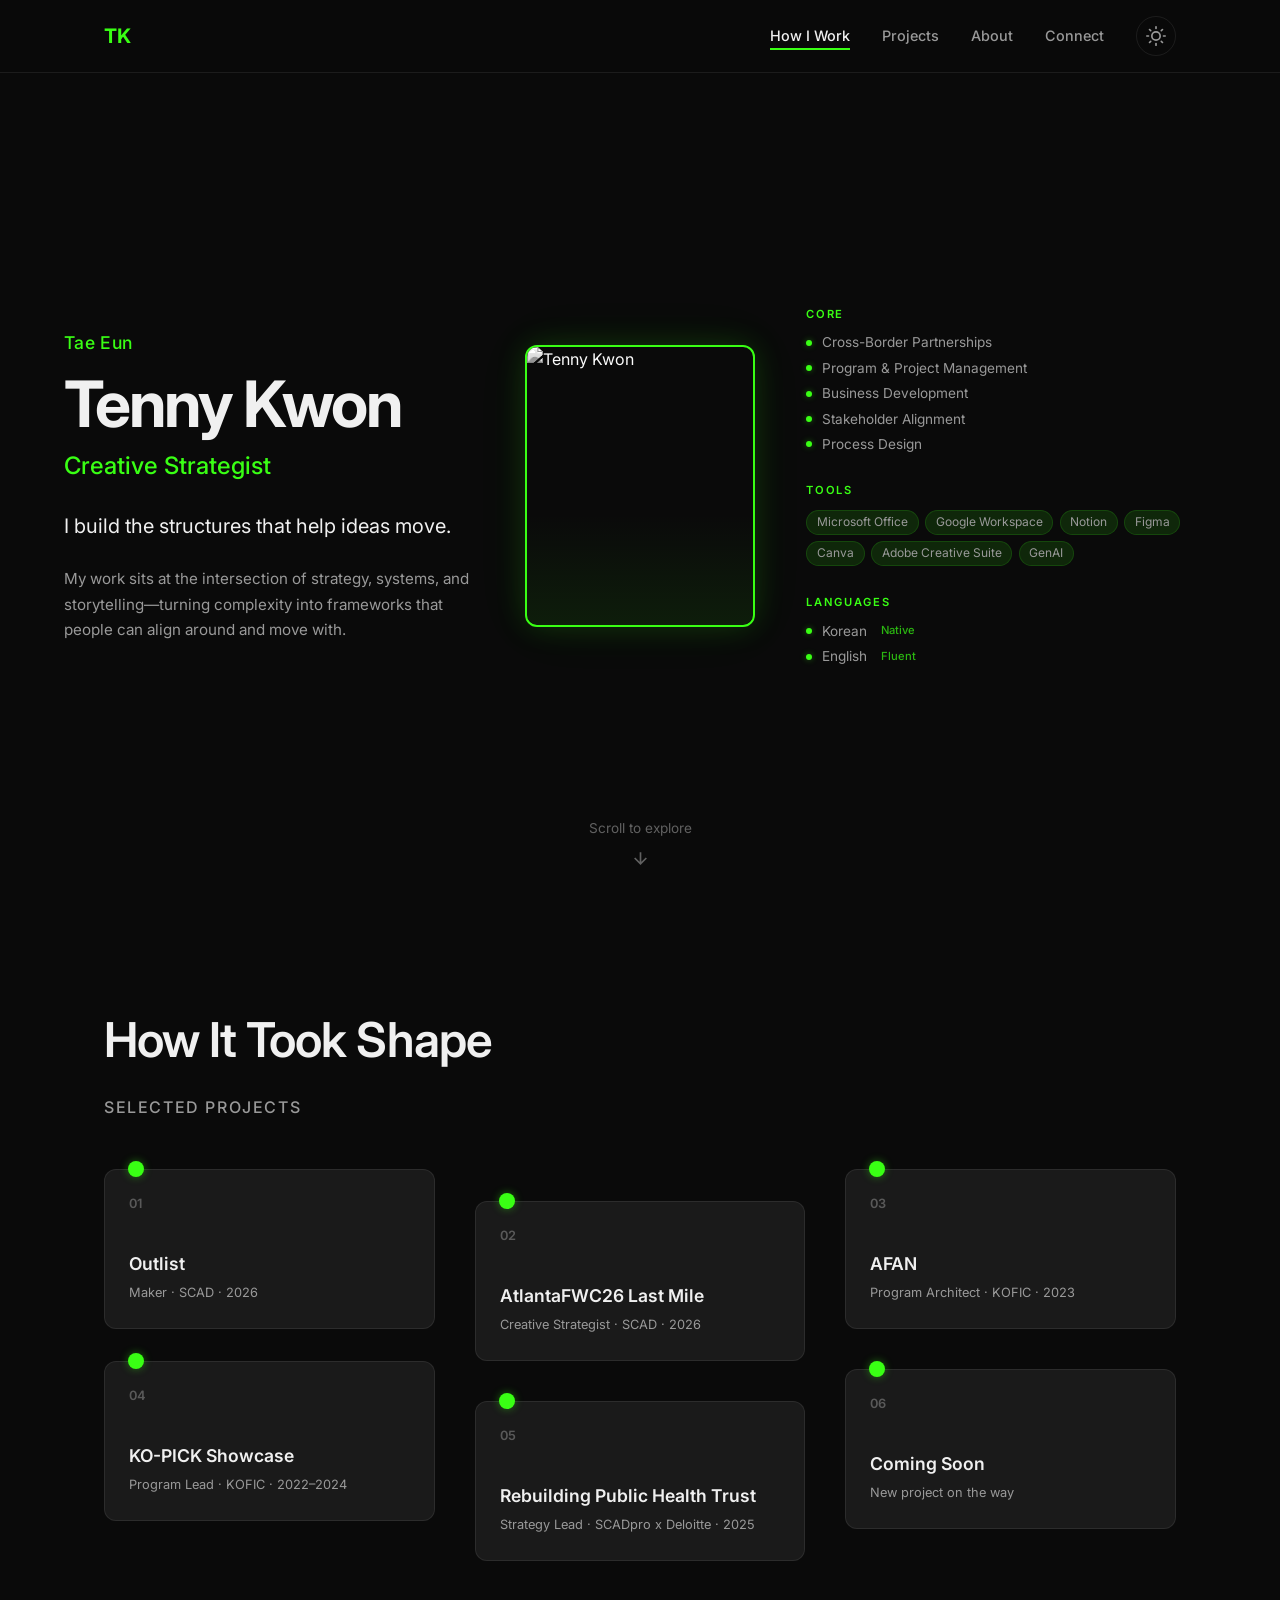
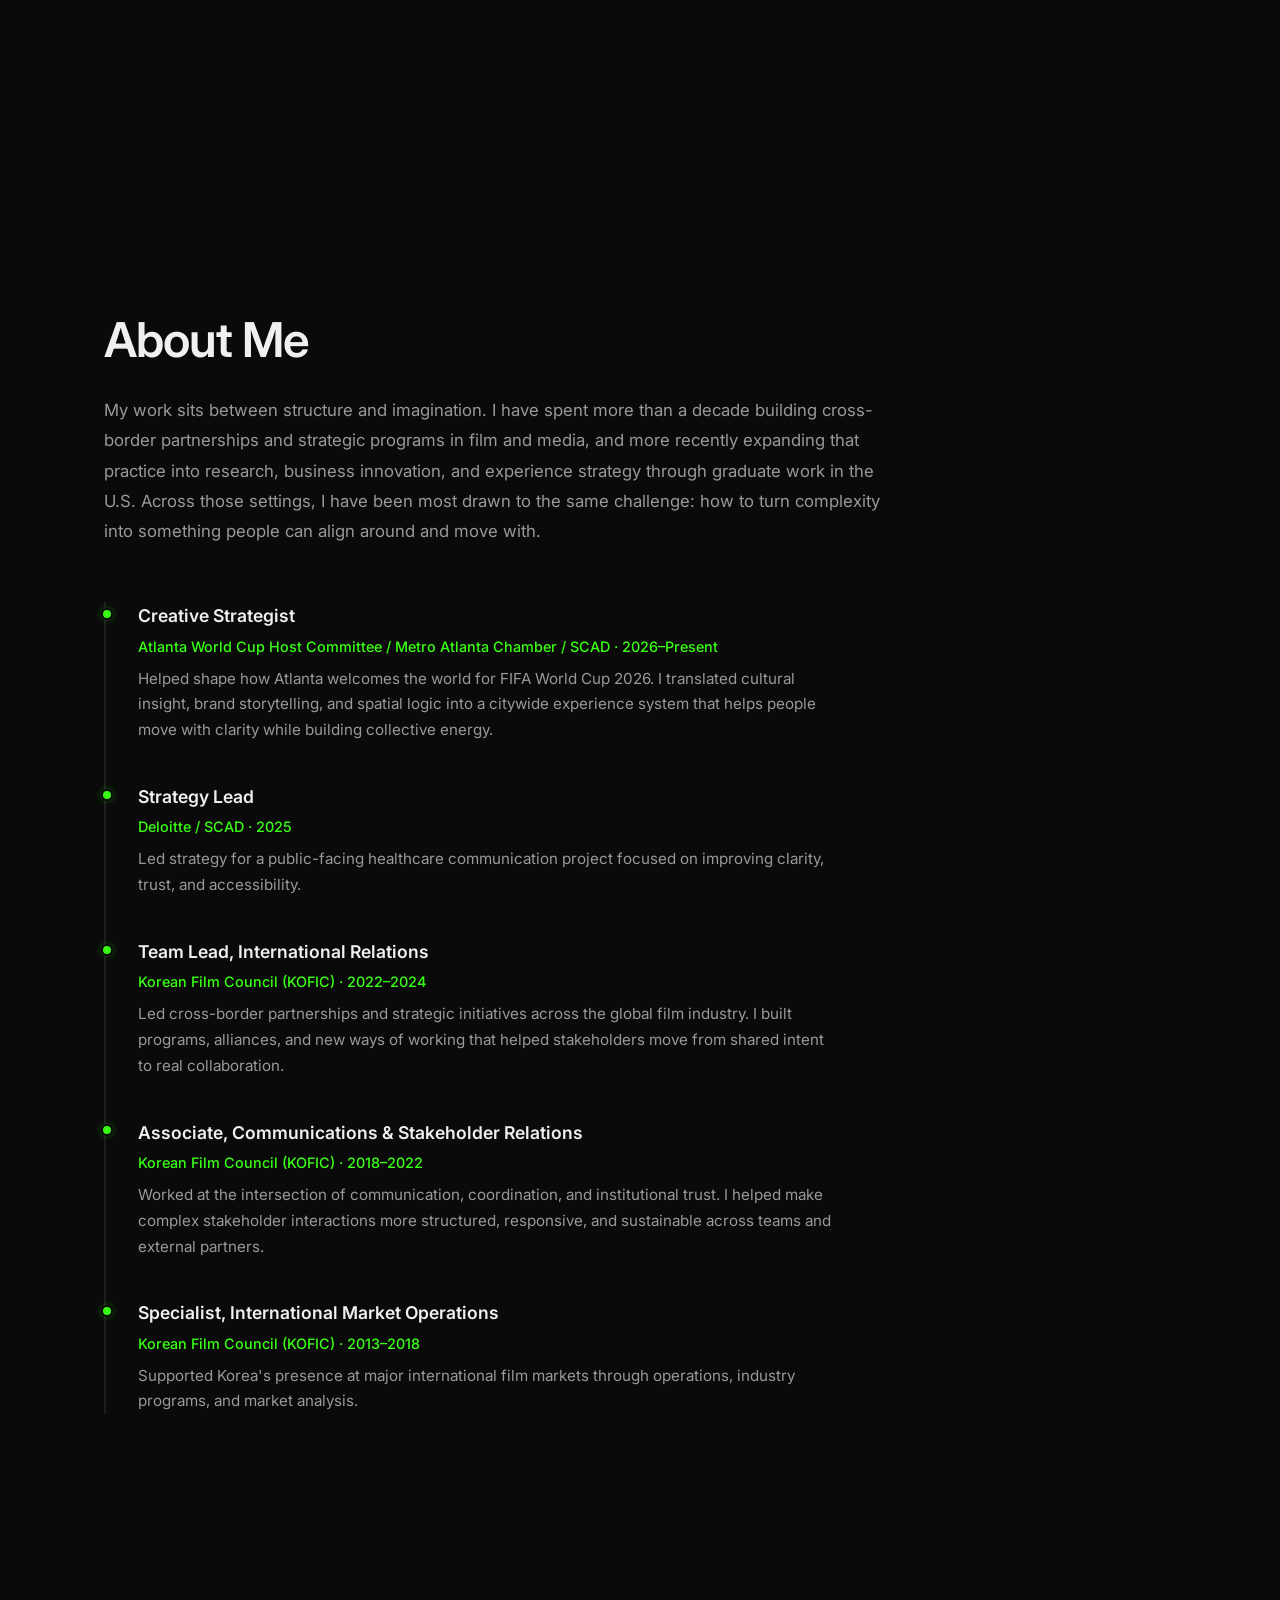
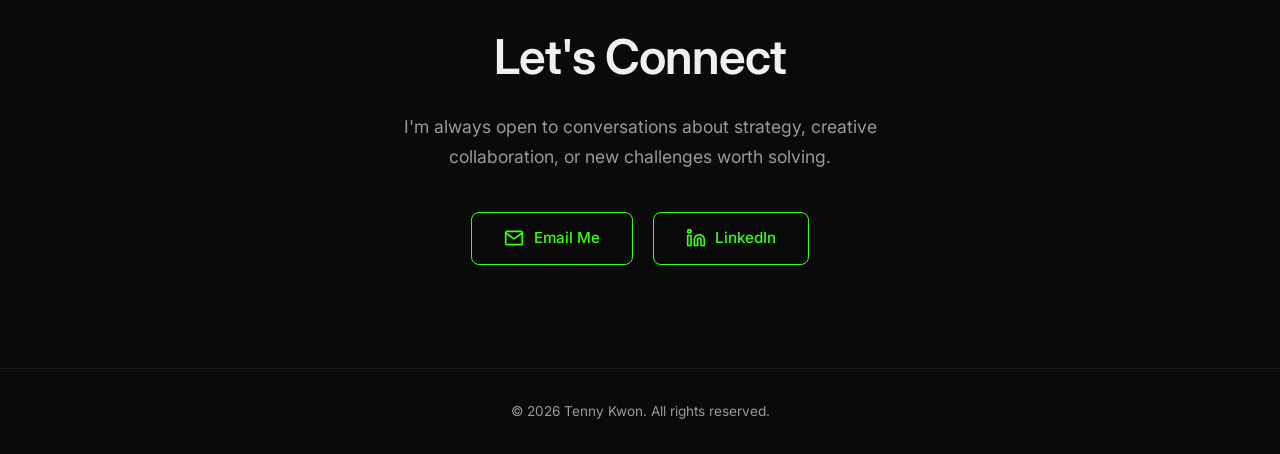
==== index.html @ 4251e23f "Add profile photo and skills section to hero layout Redesign hero as three-column grid: identity (le" ====
<!DOCTYPE html>
<html lang="en" data-theme="dark">
<head>
  <meta charset="UTF-8">
  <meta name="viewport" content="width=device-width, initial-scale=1.0">
  <title>Tenny Kwon — Creative Strategist</title>
  <meta name="description" content="Tenny (Tae Eun) Kwon is a Creative Strategist who builds the structures that help ideas move.">
  <meta property="og:title" content="Tenny Kwon — Creative Strategist">
  <meta property="og:description" content="I build the structures that help ideas move.">
  <meta property="og:type" content="website">
  <link rel="preconnect" href="https://fonts.googleapis.com">
  <link rel="preconnect" href="https://fonts.gstatic.com" crossorigin>
  <link href="https://fonts.googleapis.com/css2?family=Inter:wght@300;400;500;600;700&display=swap" rel="stylesheet">
  <link rel="stylesheet" href="styles/main.css">
</head>
<body>

  <!-- Navigation -->
  <nav class="nav" id="nav">
    <div class="nav__container">
      <a href="#hero" class="nav__logo">TK</a>
      <button class="nav__hamburger" aria-label="Toggle menu" aria-expanded="false">
        <span></span>
        <span></span>
        <span></span>
      </button>
      <div class="nav__menu">
        <ul class="nav__links">
          <li><a href="#hero">How I Work</a></li>
          <li><a href="#projects">Projects</a></li>
          <li><a href="#about">About</a></li>
          <li><a href="#connect">Connect</a></li>
        </ul>
        <button class="nav__theme-toggle" aria-label="Toggle dark/light mode">
          <svg class="icon-sun" xmlns="http://www.w3.org/2000/svg" width="20" height="20" viewBox="0 0 24 24" fill="none" stroke="currentColor" stroke-width="2" stroke-linecap="round" stroke-linejoin="round"><circle cx="12" cy="12" r="5"/><line x1="12" y1="1" x2="12" y2="3"/><line x1="12" y1="21" x2="12" y2="23"/><line x1="4.22" y1="4.22" x2="5.64" y2="5.64"/><line x1="18.36" y1="18.36" x2="19.78" y2="19.78"/><line x1="1" y1="12" x2="3" y2="12"/><line x1="21" y1="12" x2="23" y2="12"/><line x1="4.22" y1="19.78" x2="5.64" y2="18.36"/><line x1="18.36" y1="5.64" x2="19.78" y2="4.22"/></svg>
          <svg class="icon-moon" xmlns="http://www.w3.org/2000/svg" width="20" height="20" viewBox="0 0 24 24" fill="none" stroke="currentColor" stroke-width="2" stroke-linecap="round" stroke-linejoin="round"><path d="M21 12.79A9 9 0 1 1 11.21 3 7 7 0 0 0 21 12.79z"/></svg>
        </button>
      </div>
    </div>
  </nav>

  <!-- Network Canvas (behind everything) -->
  <div class="network-page">
    <canvas id="network-canvas"></canvas>

    <!-- Tooltip for skill dots (positioned by JS) -->
    <div class="skill-tooltip" id="skill-tooltip" aria-hidden="true"></div>

    <!-- Zone 1: Hero + Profile + Skills -->
    <section id="hero" class="zone zone--hero">
      <div class="hero__container">
        <!-- Left: Identity -->
        <div class="hero-text">
          <p class="hero__greeting">Tae Eun</p>
          <h1 class="hero__name">Tenny Kwon</h1>
          <h2 class="hero__title">Creative Strategist</h2>
          <p class="hero__tagline">I build the structures that help ideas move.</p>
          <p class="hero__intro">My work sits at the intersection of strategy, systems, and storytelling&mdash;turning complexity into frameworks that people can align around and move with.</p>
        </div>

        <!-- Center: Profile Photo -->
        <div class="hero__photo">
          <div class="hero__photo-frame">
            <img src="assets/images/profile.jpg" alt="Tenny Kwon" class="hero__photo-img">
          </div>
        </div>

        <!-- Right: Skills -->
        <div class="hero__skills">
          <div class="hero__skill-group">
            <h3 class="hero__skill-heading">Core</h3>
            <ul class="hero__skill-list">
              <li data-skill="crossborder"><span class="hero__skill-dot"></span>Cross-Border Partnerships</li>
              <li data-skill="program"><span class="hero__skill-dot"></span>Program &amp; Project Management</li>
              <li data-skill="bizdev"><span class="hero__skill-dot"></span>Business Development</li>
              <li data-skill="alignment"><span class="hero__skill-dot"></span>Stakeholder Alignment</li>
              <li data-skill="process"><span class="hero__skill-dot"></span>Process Design</li>
            </ul>
          </div>

          <div class="hero__skill-group">
            <h3 class="hero__skill-heading">Tools</h3>
            <ul class="hero__skill-list hero__skill-list--tools">
              <li>Microsoft Office</li>
              <li>Google Workspace</li>
              <li>Notion</li>
              <li>Figma</li>
              <li>Canva</li>
              <li>Adobe Creative Suite</li>
              <li>GenAI</li>
            </ul>
          </div>

          <div class="hero__skill-group">
            <h3 class="hero__skill-heading">Languages</h3>
            <ul class="hero__skill-list hero__skill-list--languages">
              <li><span class="hero__skill-dot"></span>Korean <span class="hero__skill-level">Native</span></li>
              <li><span class="hero__skill-dot"></span>English <span class="hero__skill-level">Fluent</span></li>
            </ul>
          </div>
        </div>
      </div>

      <div class="hero__scroll-hint">
        <span>Scroll to explore</span>
        <svg width="20" height="20" viewBox="0 0 24 24" fill="none" stroke="currentColor" stroke-width="2"><path d="M12 5v14M19 12l-7 7-7-7"/></svg>
      </div>
    </section>

    <!-- Zone 2: Projects as Network Nodes -->
    <section id="projects" class="zone zone--projects">
      <div class="container">
        <h2 class="section__title">How It Took Shape</h2>
        <p class="section__subtitle">Selected Projects</p>

        <div class="project-nodes">
          <a href="projects/outlist.html" class="project-node" data-project="proj-outlist">
            <div class="project-node__dot"></div>
            <div class="project-node__card">
              <span class="project-node__number">01</span>
              <h3 class="project-node__title">Outlist</h3>
              <p class="project-node__meta">Maker &middot; SCAD &middot; 2026</p>
            </div>
            <div class="project-node__overlay">
              <p class="project-node__tagline">Building a Decision Engine with AI-Assisted Prototyping</p>
            </div>
          </a>

          <a href="projects/atlanta-fwc26.html" class="project-node" data-project="proj-atlanta">
            <div class="project-node__dot"></div>
            <div class="project-node__card">
              <span class="project-node__number">02</span>
              <h3 class="project-node__title">AtlantaFWC26 Last Mile</h3>
              <p class="project-node__meta">Creative Strategist &middot; SCAD &middot; 2026</p>
            </div>
            <div class="project-node__overlay">
              <p class="project-node__tagline">Designing the Epicenter System</p>
            </div>
          </a>

          <a href="projects/afan.html" class="project-node" data-project="proj-afan">
            <div class="project-node__dot"></div>
            <div class="project-node__card">
              <span class="project-node__number">03</span>
              <h3 class="project-node__title">AFAN</h3>
              <p class="project-node__meta">Program Architect &middot; KOFIC &middot; 2023</p>
            </div>
            <div class="project-node__overlay">
              <p class="project-node__tagline">Governance as a Creative Act</p>
            </div>
          </a>

          <a href="projects/ko-pick.html" class="project-node" data-project="proj-kopick">
            <div class="project-node__dot"></div>
            <div class="project-node__card">
              <span class="project-node__number">04</span>
              <h3 class="project-node__title">KO-PICK Showcase</h3>
              <p class="project-node__meta">Program Lead &middot; KOFIC &middot; 2022&ndash;2024</p>
            </div>
            <div class="project-node__overlay">
              <p class="project-node__tagline">From Spectacle to Matchmaking</p>
            </div>
          </a>

          <a href="projects/public-health-trust.html" class="project-node" data-project="proj-health">
            <div class="project-node__dot"></div>
            <div class="project-node__card">
              <span class="project-node__number">05</span>
              <h3 class="project-node__title">Rebuilding Public Health Trust</h3>
              <p class="project-node__meta">Strategy Lead &middot; SCADpro x Deloitte &middot; 2025</p>
            </div>
            <div class="project-node__overlay">
              <p class="project-node__tagline">Designing a Communication Framework for Post-Pandemic Recovery</p>
            </div>
          </a>

          <a href="projects/coming-soon.html" class="project-node project-node--placeholder" data-project="proj-soon">
            <div class="project-node__dot"></div>
            <div class="project-node__card">
              <span class="project-node__number">06</span>
              <h3 class="project-node__title">Coming Soon</h3>
              <p class="project-node__meta">New project on the way</p>
            </div>
            <div class="project-node__overlay">
              <p class="project-node__tagline">Stay tuned for more</p>
            </div>
          </a>
        </div>
      </div>
    </section>

    <!-- Zone 3: About -->
    <section id="about" class="zone zone--about">
      <div class="container">
        <h2 class="section__title">About Me</h2>
        <p class="about__bio">My work sits between structure and imagination. I have spent more than a decade building cross-border partnerships and strategic programs in film and media, and more recently expanding that practice into research, business innovation, and experience strategy through graduate work in the U.S. Across those settings, I have been most drawn to the same challenge: how to turn complexity into something people can align around and move with.</p>

        <div class="timeline">
          <div class="timeline__item">
            <div class="timeline__marker"></div>
            <div class="timeline__content">
              <h3 class="timeline__role">Creative Strategist</h3>
              <p class="timeline__org">Atlanta World Cup Host Committee / Metro Atlanta Chamber / SCAD &middot; 2026&ndash;Present</p>
              <p class="timeline__description">Helped shape how Atlanta welcomes the world for FIFA World Cup 2026. I translated cultural insight, brand storytelling, and spatial logic into a citywide experience system that helps people move with clarity while building collective energy.</p>
            </div>
          </div>

          <div class="timeline__item">
            <div class="timeline__marker"></div>
            <div class="timeline__content">
              <h3 class="timeline__role">Strategy Lead</h3>
              <p class="timeline__org">Deloitte / SCAD &middot; 2025</p>
              <p class="timeline__description">Led strategy for a public-facing healthcare communication project focused on improving clarity, trust, and accessibility.</p>
            </div>
          </div>

          <div class="timeline__item">
            <div class="timeline__marker"></div>
            <div class="timeline__content">
              <h3 class="timeline__role">Team Lead, International Relations</h3>
              <p class="timeline__org">Korean Film Council (KOFIC) &middot; 2022&ndash;2024</p>
              <p class="timeline__description">Led cross-border partnerships and strategic initiatives across the global film industry. I built programs, alliances, and new ways of working that helped stakeholders move from shared intent to real collaboration.</p>
            </div>
          </div>

          <div class="timeline__item">
            <div class="timeline__marker"></div>
            <div class="timeline__content">
              <h3 class="timeline__role">Associate, Communications &amp; Stakeholder Relations</h3>
              <p class="timeline__org">Korean Film Council (KOFIC) &middot; 2018&ndash;2022</p>
              <p class="timeline__description">Worked at the intersection of communication, coordination, and institutional trust. I helped make complex stakeholder interactions more structured, responsive, and sustainable across teams and external partners.</p>
            </div>
          </div>

          <div class="timeline__item">
            <div class="timeline__marker"></div>
            <div class="timeline__content">
              <h3 class="timeline__role">Specialist, International Market Operations</h3>
              <p class="timeline__org">Korean Film Council (KOFIC) &middot; 2013&ndash;2018</p>
              <p class="timeline__description">Supported Korea's presence at major international film markets through operations, industry programs, and market analysis.</p>
            </div>
          </div>
        </div>
      </div>
    </section>

    <!-- Zone 3 cont: Connect -->
    <section id="connect" class="zone zone--connect">
      <div class="container">
        <h2 class="section__title">Let's Connect</h2>
        <p class="connect__text">I'm always open to conversations about strategy, creative collaboration, or new challenges worth solving.</p>
        <div class="connect__links">
          <a href="mailto:kw.tenny@gmail.com" class="connect__link">
            <svg xmlns="http://www.w3.org/2000/svg" width="20" height="20" viewBox="0 0 24 24" fill="none" stroke="currentColor" stroke-width="2" stroke-linecap="round" stroke-linejoin="round"><path d="M4 4h16c1.1 0 2 .9 2 2v12c0 1.1-.9 2-2 2H4c-1.1 0-2-.9-2-2V6c0-1.1.9-2 2-2z"/><polyline points="22,6 12,13 2,6"/></svg>
            Email Me
          </a>
          <a href="https://www.linkedin.com/in/tennykwon/" target="_blank" rel="noopener noreferrer" class="connect__link">
            <svg xmlns="http://www.w3.org/2000/svg" width="20" height="20" viewBox="0 0 24 24" fill="none" stroke="currentColor" stroke-width="2" stroke-linecap="round" stroke-linejoin="round"><path d="M16 8a6 6 0 0 1 6 6v7h-4v-7a2 2 0 0 0-2-2 2 2 0 0 0-2 2v7h-4v-7a6 6 0 0 1 6-6z"/><rect x="2" y="9" width="4" height="12"/><circle cx="4" cy="4" r="2"/></svg>
            LinkedIn
          </a>
        </div>
      </div>
    </section>
  </div>

  <!-- Footer -->
  <footer class="footer">
    <div class="container">
      <p>&copy; 2026 Tenny Kwon. All rights reserved.</p>
    </div>
  </footer>

  <script src="js/main.js" defer></script>
</body>
</html>
---- styles/main.css ----
/* ============================================
   TENNY KWON — PORTFOLIO (Network Graph)
   styles/main.css
   ============================================ */

/* --- CSS Custom Properties (Theming) --- */
:root {
  --bg-primary: #0A0A0A;
  --bg-secondary: #111111;
  --bg-card: #1A1A1A;
  --text-primary: #F0F0F0;
  --text-secondary: #999999;
  --accent: #39FF14;
  --accent-rgb: 57, 255, 20;
  --accent-dim: rgba(57, 255, 20, 0.12);
  --accent-hover: rgba(57, 255, 20, 0.25);
  --border: rgba(255, 255, 255, 0.08);
  --nav-bg: rgba(10, 10, 10, 0.88);
  --overlay-bg: rgba(0, 0, 0, 0.88);
  --font-primary: 'Inter', system-ui, -apple-system, sans-serif;
  --container-padding: clamp(1.25rem, 5vw, 6rem);
  --radius: 12px;
  --radius-sm: 8px;
  --transition: 0.3s ease;
}

[data-theme="light"] {
  --bg-primary: #FAFAFA;
  --bg-secondary: #F0F0F0;
  --bg-card: #FFFFFF;
  --text-primary: #1A1A1A;
  --text-secondary: #666666;
  --accent: #1DB954;
  --accent-rgb: 29, 185, 84;
  --accent-dim: rgba(29, 185, 84, 0.1);
  --accent-hover: rgba(29, 185, 84, 0.2);
  --border: rgba(0, 0, 0, 0.08);
  --nav-bg: rgba(250, 250, 250, 0.88);
  --overlay-bg: rgba(0, 0, 0, 0.82);
}

/* --- Reset --- */
*, *::before, *::after {
  box-sizing: border-box;
  margin: 0;
  padding: 0;
}

html {
  scroll-behavior: smooth;
  scroll-padding-top: 80px;
}

body {
  font-family: var(--font-primary);
  background-color: var(--bg-primary);
  color: var(--text-primary);
  line-height: 1.6;
  font-size: 16px;
  -webkit-font-smoothing: antialiased;
  -moz-osx-font-smoothing: grayscale;
  transition: background-color 0.4s ease, color 0.4s ease;
}

a { color: inherit; text-decoration: none; }
ul { list-style: none; }
img { max-width: 100%; display: block; }

.container {
  max-width: 1200px;
  margin: 0 auto;
  padding-left: var(--container-padding);
  padding-right: var(--container-padding);
}

.section__title {
  font-size: clamp(2rem, 4vw, 3rem);
  font-weight: 600;
  letter-spacing: -0.02em;
  margin-bottom: 1rem;
}

.section__subtitle {
  font-size: 1rem;
  color: var(--text-secondary);
  margin-bottom: 3rem;
  text-transform: uppercase;
  letter-spacing: 0.1em;
  font-weight: 500;
}

/* ============================================
   NAVIGATION
   ============================================ */
.nav {
  position: fixed;
  top: 0;
  left: 0;
  width: 100%;
  z-index: 100;
  background: var(--nav-bg);
  backdrop-filter: blur(16px);
  -webkit-backdrop-filter: blur(16px);
  border-bottom: 1px solid var(--border);
  transition: transform 0.3s ease, background-color 0.4s ease, border-color 0.4s ease;
}

.nav--hidden { transform: translateY(-100%); }

.nav__container {
  max-width: 1200px;
  margin: 0 auto;
  padding: 0 var(--container-padding);
  display: flex;
  align-items: center;
  justify-content: space-between;
  height: 72px;
}

.nav__logo {
  font-size: 1.25rem;
  font-weight: 700;
  color: var(--accent);
  letter-spacing: -0.02em;
}

.nav__menu { display: flex; align-items: center; gap: 2rem; }
.nav__links { display: flex; gap: 2rem; }

.nav__links a {
  font-size: 0.9rem;
  font-weight: 500;
  color: var(--text-secondary);
  position: relative;
  padding: 0.25rem 0;
  transition: color var(--transition);
}

.nav__links a::after {
  content: '';
  position: absolute;
  bottom: -2px;
  left: 0;
  width: 0;
  height: 2px;
  background: var(--accent);
  transition: width var(--transition);
}

.nav__links a:hover,
.nav__links a.active { color: var(--text-primary); }

.nav__links a.active::after,
.nav__links a:hover::after { width: 100%; }

.nav__theme-toggle {
  background: none;
  border: 1px solid var(--border);
  border-radius: 50%;
  width: 40px;
  height: 40px;
  cursor: pointer;
  display: flex;
  align-items: center;
  justify-content: center;
  color: var(--text-secondary);
  transition: color var(--transition), border-color var(--transition);
}

.nav__theme-toggle:hover { color: var(--accent); border-color: var(--accent); }
.nav__theme-toggle:focus-visible { outline: 2px solid var(--accent); outline-offset: 2px; }

[data-theme="dark"] .icon-moon { display: none; }
[data-theme="dark"] .icon-sun { display: block; }
[data-theme="light"] .icon-sun { display: none; }
[data-theme="light"] .icon-moon { display: block; }

.nav__hamburger {
  display: none;
  flex-direction: column;
  justify-content: center;
  gap: 5px;
  background: none;
  border: none;
  cursor: pointer;
  padding: 8px;
  z-index: 1001;
}

.nav__hamburger span {
  display: block;
  width: 24px;
  height: 2px;
  background: var(--text-primary);
  transition: transform 0.3s ease, opacity 0.3s ease;
}

.nav__hamburger--active span:nth-child(1) { transform: translateY(7px) rotate(45deg); }
.nav__hamburger--active span:nth-child(2) { opacity: 0; }
.nav__hamburger--active span:nth-child(3) { transform: translateY(-7px) rotate(-45deg); }

/* ============================================
   NETWORK PAGE
   ============================================ */
.network-page {
  position: relative;
  min-height: 100vh;
}

#network-canvas {
  position: absolute;
  top: 0;
  left: 0;
  width: 100%;
  height: 100%;
  z-index: 0;
  pointer-events: none;
}

/* ============================================
   ZONE 1: HERO
   ============================================ */
.zone {
  position: relative;
  z-index: 1;
}

.zone--hero {
  min-height: 100vh;
  display: flex;
  align-items: center;
  padding-top: 72px;
}

.hero__container {
  display: grid;
  grid-template-columns: 1fr auto 1fr;
  align-items: center;
  gap: clamp(2rem, 4vw, 4rem);
  width: 100%;
  max-width: 1300px;
  margin: 0 auto;
  padding: clamp(2rem, 5vw, 4rem) var(--container-padding);
}

.hero-text {
  max-width: 450px;
}

.hero__greeting {
  font-size: 1.1rem;
  color: var(--accent);
  font-weight: 500;
  margin-bottom: 0.75rem;
  letter-spacing: 0.02em;
}

.hero__name {
  font-size: clamp(2.5rem, 5vw, 4.5rem);
  font-weight: 700;
  letter-spacing: -0.03em;
  line-height: 1.1;
  margin-bottom: 0.5rem;
}

.hero__title {
  font-size: clamp(1.15rem, 2vw, 1.5rem);
  font-weight: 500;
  color: var(--accent);
  margin-bottom: 1.5rem;
}

.hero__tagline {
  font-size: clamp(1rem, 1.8vw, 1.25rem);
  font-weight: 400;
  margin-bottom: 1.5rem;
  max-width: 700px;
}

.hero__intro {
  font-size: 0.95rem;
  color: var(--text-secondary);
  max-width: 500px;
  line-height: 1.7;
}

/* --- Profile Photo --- */
.hero__photo {
  display: flex;
  align-items: center;
  justify-content: center;
}

.hero__photo-frame {
  position: relative;
  width: clamp(180px, 18vw, 280px);
  height: clamp(220px, 22vw, 340px);
  border-radius: var(--radius);
  overflow: hidden;
  border: 2px solid var(--accent);
  box-shadow: 0 0 30px rgba(var(--accent-rgb), 0.15), 0 0 60px rgba(var(--accent-rgb), 0.05);
}

.hero__photo-frame::after {
  content: '';
  position: absolute;
  inset: 0;
  border-radius: var(--radius);
  background: linear-gradient(180deg, transparent 60%, rgba(var(--accent-rgb), 0.08) 100%);
  pointer-events: none;
}

.hero__photo-img {
  width: 100%;
  height: 100%;
  object-fit: cover;
  filter: grayscale(100%) contrast(1.1);
  transition: filter 0.5s ease;
}

.hero__photo-frame:hover .hero__photo-img {
  filter: grayscale(0%) contrast(1);
}

/* --- Skills Column --- */
.hero__skills {
  display: flex;
  flex-direction: column;
  gap: 1.75rem;
}

.hero__skill-group {
  position: relative;
}

.hero__skill-heading {
  font-size: 0.7rem;
  font-weight: 600;
  text-transform: uppercase;
  letter-spacing: 0.15em;
  color: var(--accent);
  margin-bottom: 0.6rem;
}

.hero__skill-list {
  display: flex;
  flex-direction: column;
  gap: 0.4rem;
}

.hero__skill-list li {
  display: flex;
  align-items: center;
  gap: 0.6rem;
  font-size: 0.85rem;
  color: var(--text-secondary);
  font-weight: 400;
  line-height: 1.4;
  transition: color 0.3s ease;
}

.hero__skill-list li:hover {
  color: var(--text-primary);
}

.hero__skill-dot {
  display: inline-block;
  width: 6px;
  height: 6px;
  border-radius: 50%;
  background: var(--accent);
  box-shadow: 0 0 6px rgba(var(--accent-rgb), 0.4);
  flex-shrink: 0;
  animation: skillPulse 3s ease-in-out infinite;
}

.hero__skill-list li:nth-child(1) .hero__skill-dot { animation-delay: 0s; }
.hero__skill-list li:nth-child(2) .hero__skill-dot { animation-delay: 0.4s; }
.hero__skill-list li:nth-child(3) .hero__skill-dot { animation-delay: 0.8s; }
.hero__skill-list li:nth-child(4) .hero__skill-dot { animation-delay: 1.2s; }
.hero__skill-list li:nth-child(5) .hero__skill-dot { animation-delay: 1.6s; }

@keyframes skillPulse {
  0%, 100% { box-shadow: 0 0 6px rgba(var(--accent-rgb), 0.4); }
  50% { box-shadow: 0 0 12px rgba(var(--accent-rgb), 0.8); }
}

/* Tools: inline tags */
.hero__skill-list--tools {
  flex-direction: row;
  flex-wrap: wrap;
  gap: 0.4rem;
}

.hero__skill-list--tools li {
  font-size: 0.75rem;
  padding: 0.2rem 0.6rem;
  background: var(--accent-dim);
  border: 1px solid rgba(var(--accent-rgb), 0.15);
  border-radius: 20px;
  color: var(--text-secondary);
  gap: 0;
}

.hero__skill-list--tools li:hover {
  border-color: var(--accent);
  color: var(--accent);
}

/* Languages */
.hero__skill-level {
  font-size: 0.7rem;
  color: var(--accent);
  font-weight: 500;
  opacity: 0.7;
  margin-left: 0.25rem;
}

.hero__scroll-hint {
  position: absolute;
  bottom: 2rem;
  left: 50%;
  transform: translateX(-50%);
  display: flex;
  flex-direction: column;
  align-items: center;
  gap: 0.5rem;
  color: var(--text-secondary);
  font-size: 0.85rem;
  opacity: 0.6;
  animation: bounce 2s infinite;
}

@keyframes bounce {
  0%, 100% { transform: translateX(-50%) translateY(0); }
  50% { transform: translateX(-50%) translateY(8px); }
}

/* Skill dot tooltip */
.skill-tooltip {
  position: absolute;
  z-index: 50;
  background: var(--bg-card);
  color: var(--accent);
  border: 1px solid var(--border);
  padding: 0.4rem 0.75rem;
  border-radius: var(--radius-sm);
  font-size: 0.8rem;
  font-weight: 500;
  white-space: nowrap;
  pointer-events: none;
  opacity: 0;
  transition: opacity 0.2s ease;
  backdrop-filter: blur(8px);
}

.skill-tooltip.visible {
  opacity: 1;
}

/* ============================================
   ZONE 2: PROJECTS
   ============================================ */
.zone--projects {
  padding: clamp(4rem, 8vw, 8rem) 0;
  min-height: 100vh;
}

.project-nodes {
  display: grid;
  grid-template-columns: repeat(3, 1fr);
  gap: 3rem 2.5rem;
  margin-top: 2rem;
}

/* Stagger rows for organic feel */
.project-nodes .project-node:nth-child(2) { transform: translateY(2rem); }
.project-nodes .project-node:nth-child(4) { transform: translateY(-1rem); }
.project-nodes .project-node:nth-child(5) { transform: translateY(1.5rem); }
.project-nodes .project-node:nth-child(6) { transform: translateY(-0.5rem); }

.project-node {
  position: relative;
  display: block;
  text-decoration: none;
  transition: transform var(--transition);
}

.project-node:hover { transform: translateY(-4px) !important; }
.project-node:focus-visible { outline: 2px solid var(--accent); outline-offset: 4px; border-radius: var(--radius); }

/* Anchor dot on each card */
.project-node__dot {
  position: absolute;
  top: -8px;
  left: 24px;
  width: 16px;
  height: 16px;
  border-radius: 50%;
  background: var(--accent);
  box-shadow: 0 0 8px rgba(var(--accent-rgb), 0.4);
  z-index: 2;
  transition: box-shadow var(--transition);
}

.project-node:hover .project-node__dot {
  box-shadow: 0 0 16px rgba(var(--accent-rgb), 0.8);
}

.project-node__card {
  background: var(--bg-card);
  border: 1px solid var(--border);
  border-radius: var(--radius);
  padding: 1.5rem;
  min-height: 160px;
  display: flex;
  flex-direction: column;
  justify-content: flex-end;
  transition: border-color var(--transition), background-color 0.4s ease;
}

.project-node:hover .project-node__card {
  border-color: var(--accent);
}

.project-node__number {
  font-size: 0.8rem;
  font-weight: 600;
  color: var(--text-secondary);
  opacity: 0.5;
  margin-bottom: auto;
}

.project-node__title {
  font-size: 1.1rem;
  font-weight: 600;
  margin-bottom: 0.35rem;
}

.project-node__meta {
  font-size: 0.8rem;
  color: var(--text-secondary);
}

.project-node__overlay {
  position: absolute;
  inset: 0;
  top: 8px;
  background: var(--overlay-bg);
  display: flex;
  align-items: center;
  justify-content: center;
  padding: 1.5rem;
  opacity: 0;
  transition: opacity 0.35s ease;
  border-radius: var(--radius);
  z-index: 3;
}

.project-node:hover .project-node__overlay { opacity: 1; }

.project-node__tagline {
  font-size: 1rem;
  font-weight: 500;
  color: #fff;
  text-align: center;
  line-height: 1.5;
}

/* ============================================
   ZONE 3: ABOUT
   ============================================ */
.zone--about {
  padding: clamp(4rem, 8vw, 8rem) 0;
}

.about__bio {
  font-size: 1.05rem;
  color: var(--text-secondary);
  line-height: 1.8;
  max-width: 800px;
  margin-bottom: 3.5rem;
}

.timeline {
  position: relative;
  padding-left: 2rem;
  border-left: 2px solid var(--border);
  transition: border-color 0.4s ease;
}

.timeline__item {
  position: relative;
  padding-bottom: 2.5rem;
}

.timeline__item:last-child { padding-bottom: 0; }

.timeline__marker {
  position: absolute;
  left: -2rem;
  top: 0.35rem;
  width: 12px;
  height: 12px;
  border-radius: 50%;
  background: var(--accent);
  border: 2px solid var(--bg-primary);
  transform: translateX(calc(-50% + 1px));
  box-shadow: 0 0 6px rgba(var(--accent-rgb), 0.3);
  transition: background-color var(--transition), border-color 0.4s ease;
}

.timeline__role {
  font-size: 1.1rem;
  font-weight: 600;
  margin-bottom: 0.25rem;
}

.timeline__org {
  font-size: 0.9rem;
  color: var(--accent);
  font-weight: 500;
  margin-bottom: 0.5rem;
}

.timeline__description {
  font-size: 0.95rem;
  color: var(--text-secondary);
  line-height: 1.7;
  max-width: 700px;
}

/* ============================================
   CONNECT
   ============================================ */
.zone--connect {
  padding: clamp(4rem, 8vw, 8rem) 0;
  text-align: center;
}

.connect__text {
  font-size: 1.1rem;
  color: var(--text-secondary);
  max-width: 550px;
  margin: 0 auto 2.5rem;
  line-height: 1.7;
}

.connect__links {
  display: flex;
  gap: 1.25rem;
  justify-content: center;
  flex-wrap: wrap;
}

.connect__link {
  display: inline-flex;
  align-items: center;
  gap: 0.6rem;
  padding: 0.85rem 2rem;
  border: 1px solid var(--accent);
  border-radius: var(--radius-sm);
  font-size: 0.95rem;
  font-weight: 500;
  color: var(--accent);
  transition: background-color var(--transition), color var(--transition);
}

.connect__link:hover { background: var(--accent); color: var(--bg-primary); }
.connect__link:focus-visible { outline: 2px solid var(--accent); outline-offset: 4px; }
.connect__link svg { flex-shrink: 0; }

/* ============================================
   FOOTER
   ============================================ */
.footer {
  position: relative;
  z-index: 1;
  padding: 2rem 0;
  border-top: 1px solid var(--border);
  transition: border-color 0.4s ease;
}

.footer .container { text-align: center; }
.footer p { font-size: 0.85rem; color: var(--text-secondary); }

/* ============================================
   PROJECT DETAIL PAGES
   ============================================ */
.project-detail {
  padding-top: calc(72px + 3rem);
  padding-bottom: 5rem;
}

.project-detail__back {
  display: inline-flex;
  align-items: center;
  gap: 0.5rem;
  font-size: 0.9rem;
  font-weight: 500;
  color: var(--text-secondary);
  margin-bottom: 2.5rem;
  transition: color var(--transition);
}

.project-detail__back:hover { color: var(--accent); }

.project-detail__title {
  font-size: clamp(2rem, 5vw, 3.5rem);
  font-weight: 700;
  letter-spacing: -0.02em;
  margin-bottom: 1rem;
  line-height: 1.15;
}

.project-detail__meta { display: flex; flex-wrap: wrap; gap: 1rem; margin-bottom: 1.5rem; }

.project-detail__tag {
  font-size: 0.85rem;
  font-weight: 500;
  padding: 0.35rem 0.85rem;
  background: var(--accent-dim);
  color: var(--accent);
  border-radius: 20px;
}

.project-detail__hook {
  font-size: 1.2rem;
  font-weight: 500;
  color: var(--accent);
  margin-bottom: 1rem;
  font-style: italic;
}

.project-detail__section-title {
  font-size: 1.15rem;
  font-weight: 500;
  color: var(--accent);
  margin-bottom: 2rem;
}

.project-detail__content {
  margin-top: 3rem;
  max-width: 800px;
}

.project-detail__content h2 {
  font-size: 1.5rem;
  font-weight: 600;
  margin-top: 3rem;
  margin-bottom: 1rem;
}

.project-detail__content h2:first-child { margin-top: 0; }

.project-detail__content p {
  font-size: 1rem;
  color: var(--text-secondary);
  line-height: 1.8;
  margin-bottom: 1rem;
}

.project-nav {
  display: flex;
  justify-content: space-between;
  margin-top: 4rem;
  padding-top: 2rem;
  border-top: 1px solid var(--border);
  gap: 1rem;
}

.project-nav__link {
  font-size: 0.95rem;
  font-weight: 500;
  color: var(--text-secondary);
  transition: color var(--transition);
}

.project-nav__link:hover { color: var(--accent); }
.project-nav__link--next { margin-left: auto; text-align: right; }
.project-nav__label { font-size: 0.8rem; color: var(--text-secondary); display: block; margin-bottom: 0.25rem; }
.project-nav__title { color: var(--text-primary); }

/* ============================================
   REDUCED MOTION
   ============================================ */
@media (prefers-reduced-motion: reduce) {
  html { scroll-behavior: auto; }
  .hero__scroll-hint { animation: none; }
  .project-node, .nav { transition: none; }
}

/* ============================================
   RESPONSIVE
   ============================================ */
@media (max-width: 768px) {
  .nav__hamburger { display: flex; }

  .nav__menu {
    position: fixed;
    top: 0;
    right: -100%;
    width: 100%;
    height: 100vh;
    background: var(--bg-primary);
    flex-direction: column;
    justify-content: center;
    align-items: center;
    gap: 2rem;
    transition: right 0.35s ease, background-color 0.4s ease;
    z-index: 999;
  }

  .nav__menu--open { right: 0; }

  .nav__links { flex-direction: column; align-items: center; gap: 1.5rem; }
  .nav__links a { font-size: 1.5rem; }

  .hero__container {
    grid-template-columns: 1fr;
    text-align: center;
    gap: 2.5rem;
  }

  .hero-text { max-width: 100%; }
  .hero__name { font-size: clamp(2.25rem, 8vw, 3.5rem); }
  .hero__intro { margin: 0 auto; }

  .hero__photo-frame {
    width: 200px;
    height: 240px;
    margin: 0 auto;
  }

  .hero__skills {
    text-align: left;
    max-width: 320px;
    margin: 0 auto;
  }

  .project-nodes {
    grid-template-columns: 1fr;
    gap: 2rem;
  }

  .project-nodes .project-node:nth-child(n) {
    transform: none !important;
  }

  .project-nav { flex-direction: column; }
  .project-nav__link--next { text-align: left; }
}

@media (max-width: 480px) {
  .nav__container { height: 60px; }
  html { scroll-padding-top: 60px; }
  .zone--hero { padding-top: 60px; }
  .project-detail { padding-top: calc(60px + 2rem); }

  .connect__links { flex-direction: column; align-items: center; }
  .connect__link { width: 100%; max-width: 280px; justify-content: center; }
}
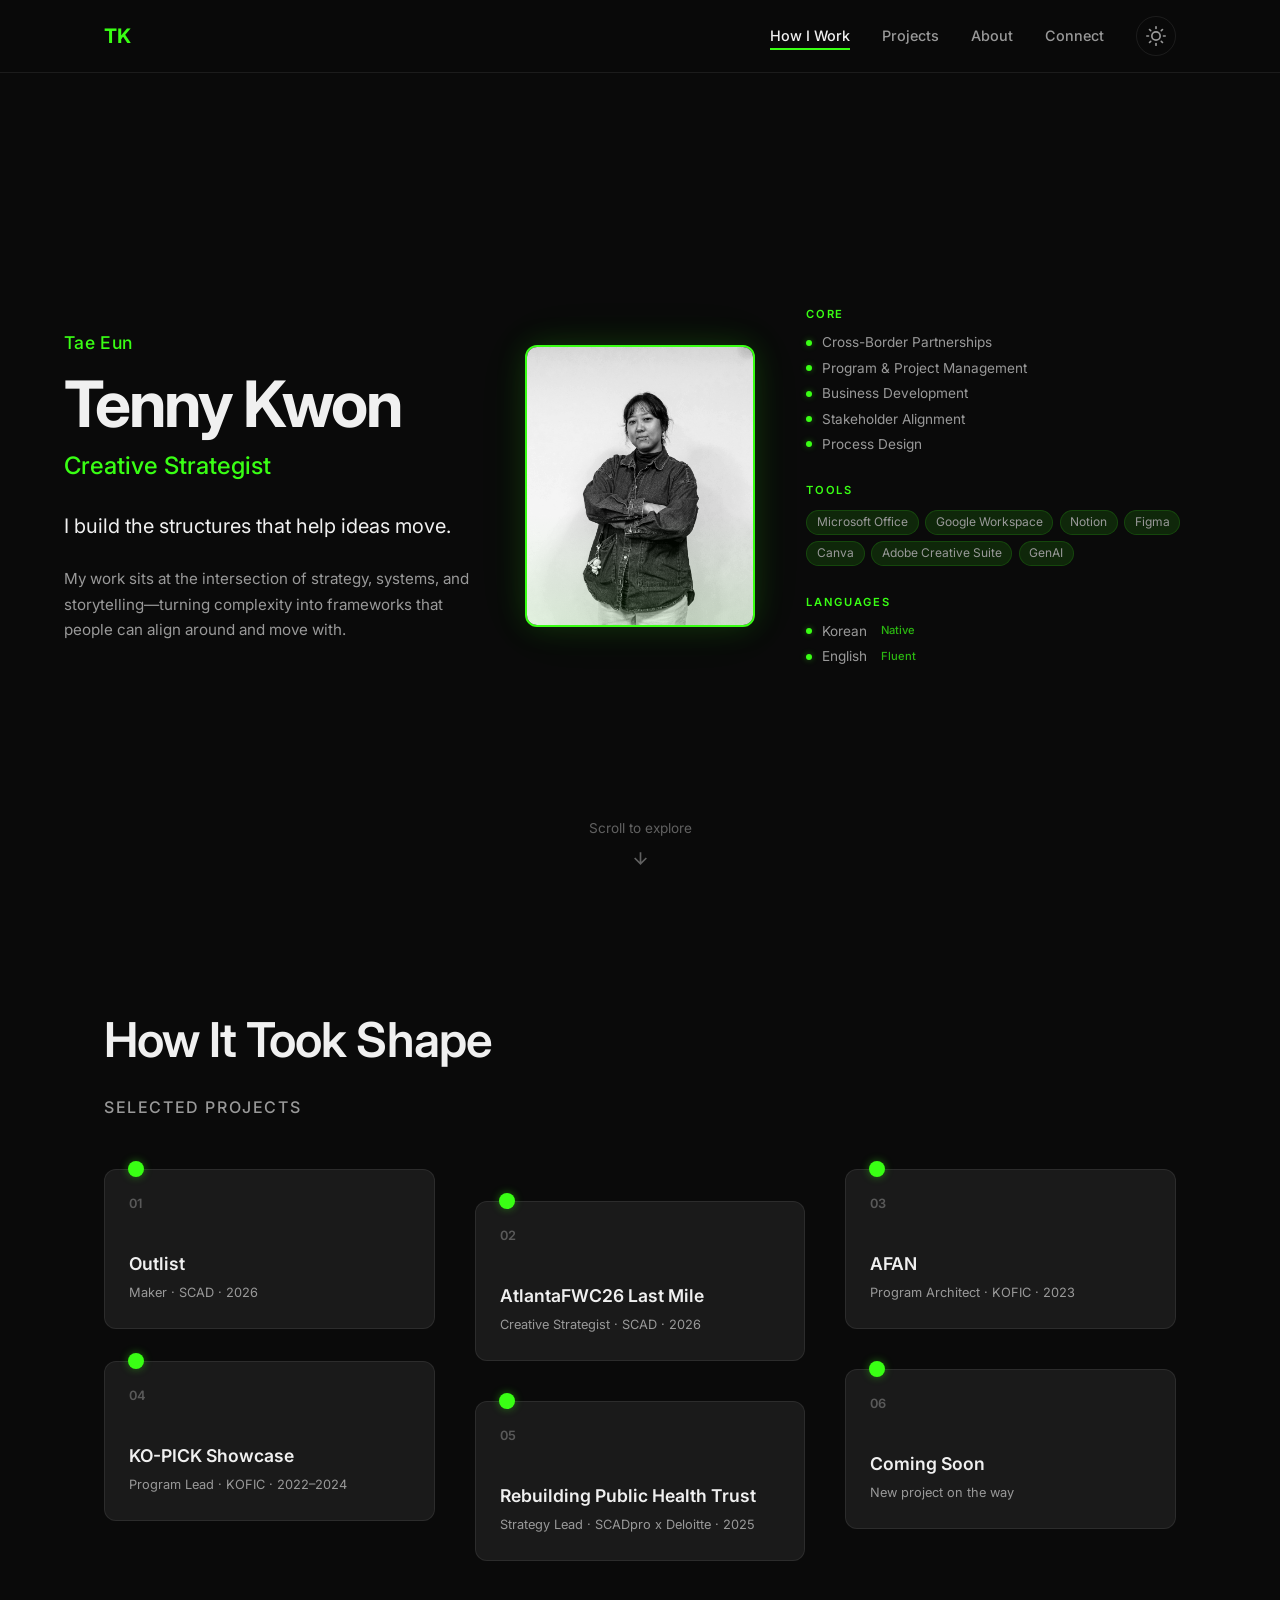
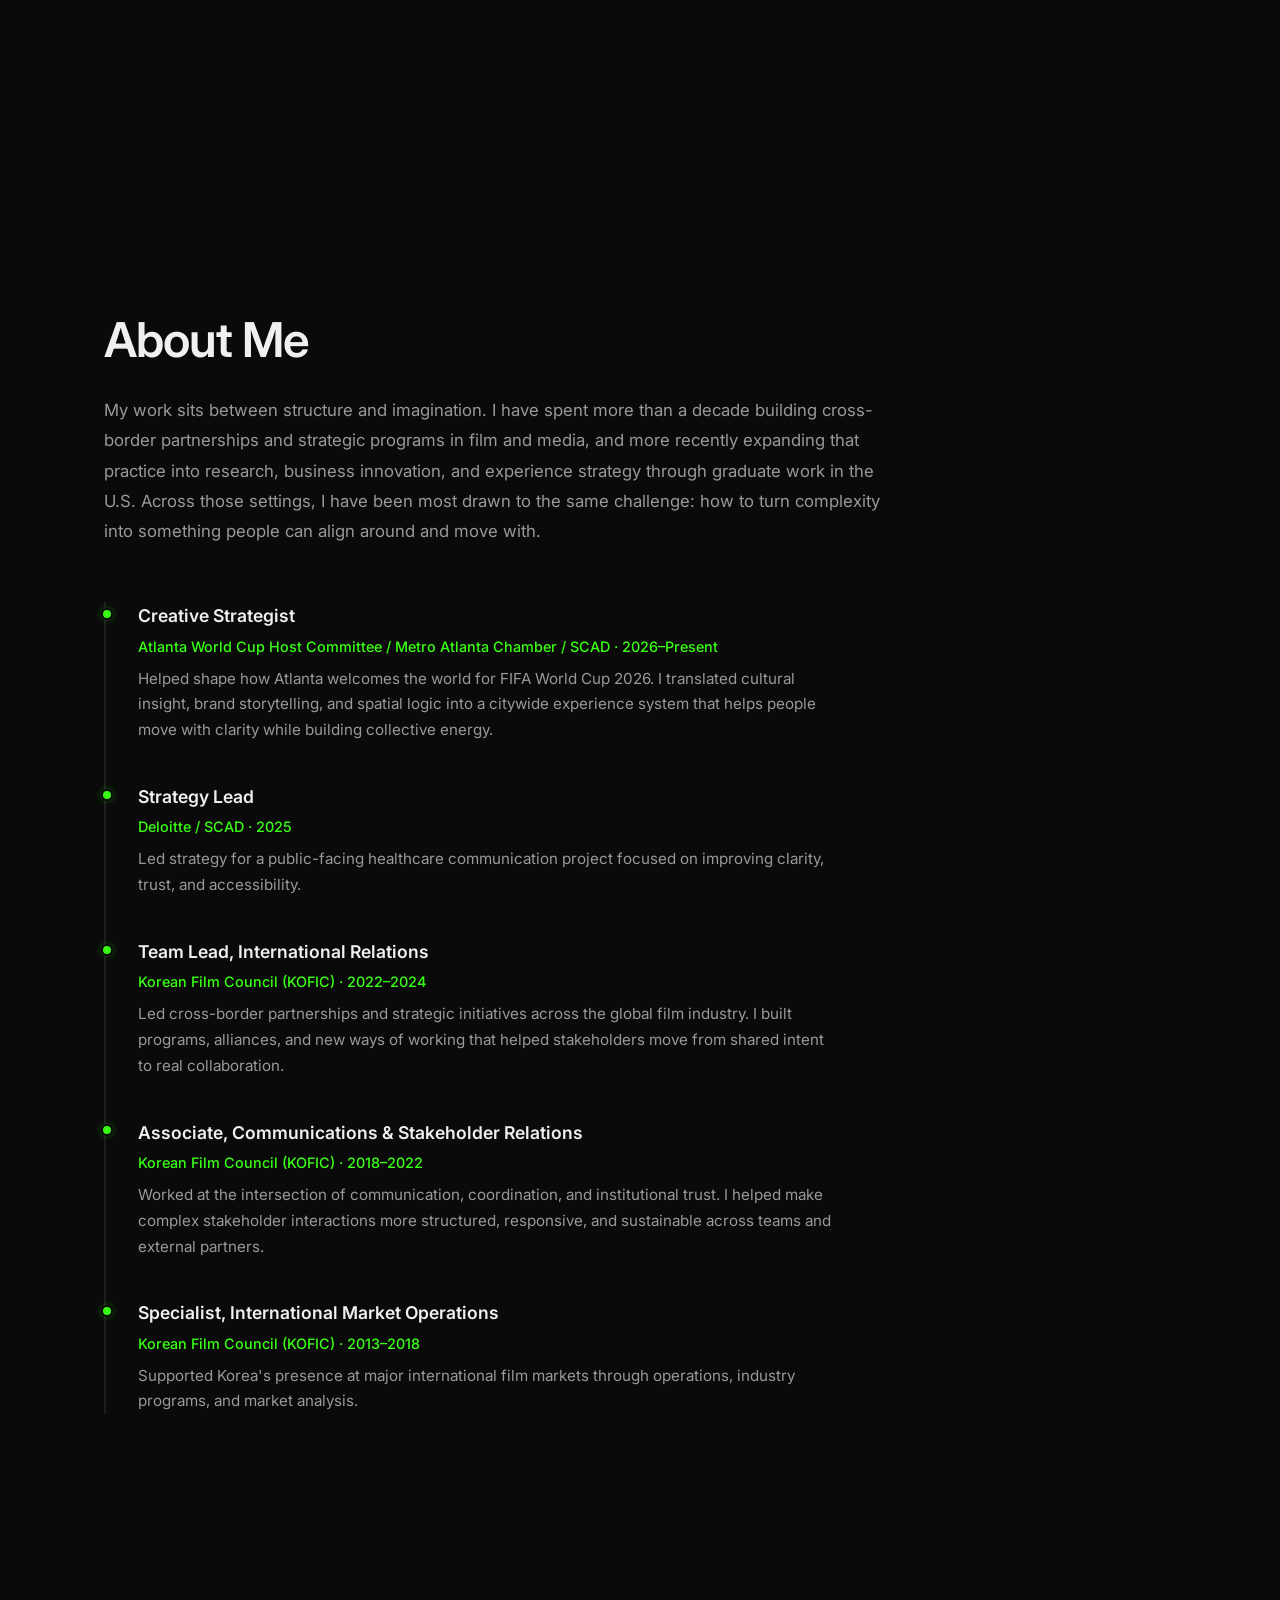
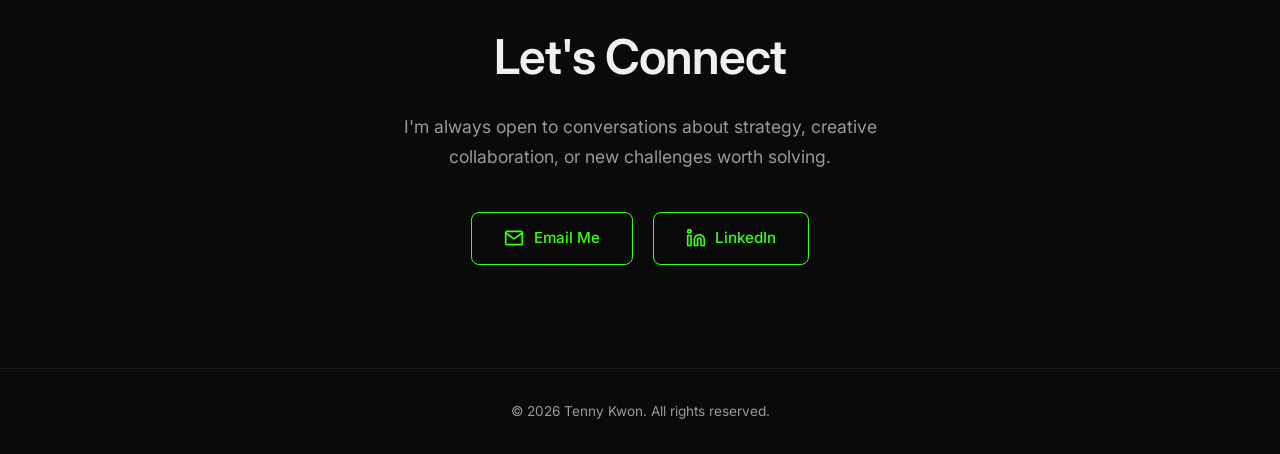
==== commit b7561b4f: "Fix profile image path to match uploaded .png file https://claude.ai/code/session_019t5DAiZWZsJdv2Hy" ====
--- a/index.html
+++ b/index.html
@@ -61,7 +61,7 @@
         <!-- Center: Profile Photo -->
         <div class="hero__photo">
           <div class="hero__photo-frame">
-            <img src="assets/images/profile.jpg" alt="Tenny Kwon" class="hero__photo-img">
+            <img src="assets/images/profile.png" alt="Tenny Kwon" class="hero__photo-img">
           </div>
         </div>
 
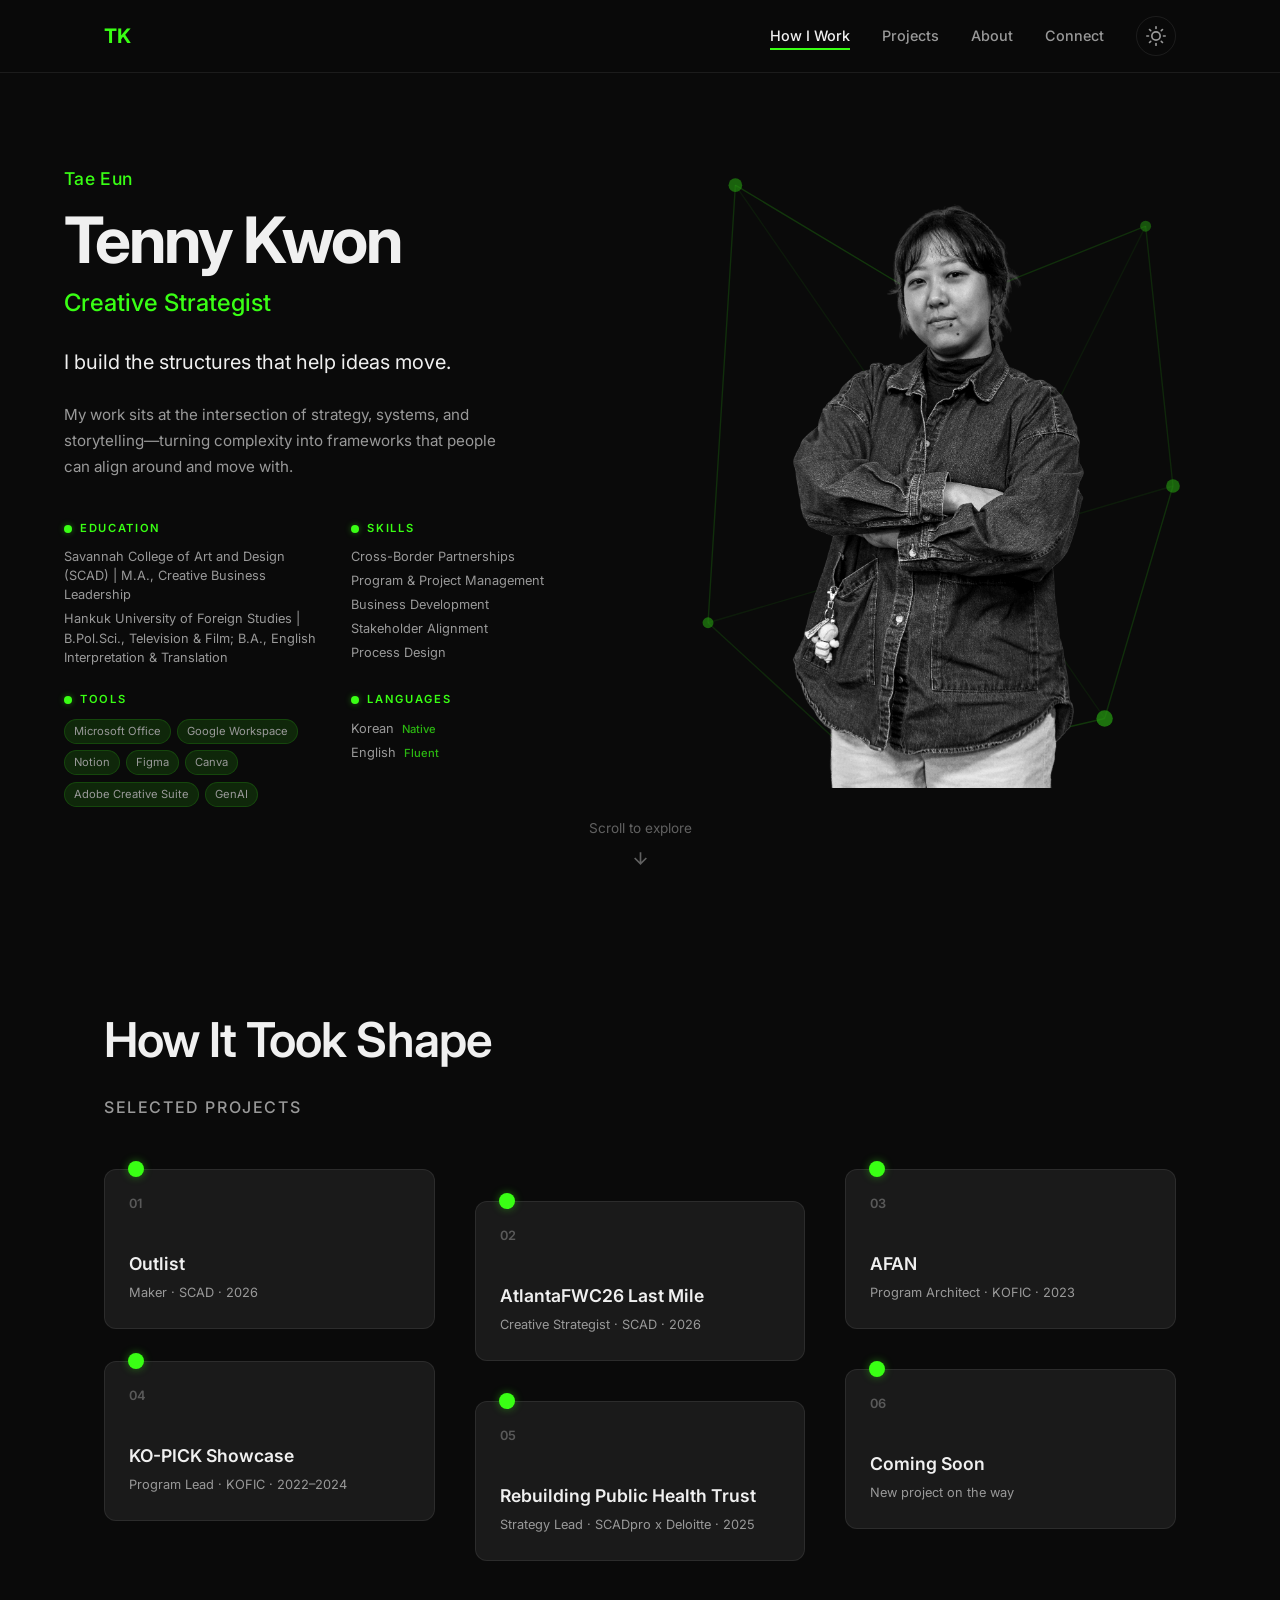
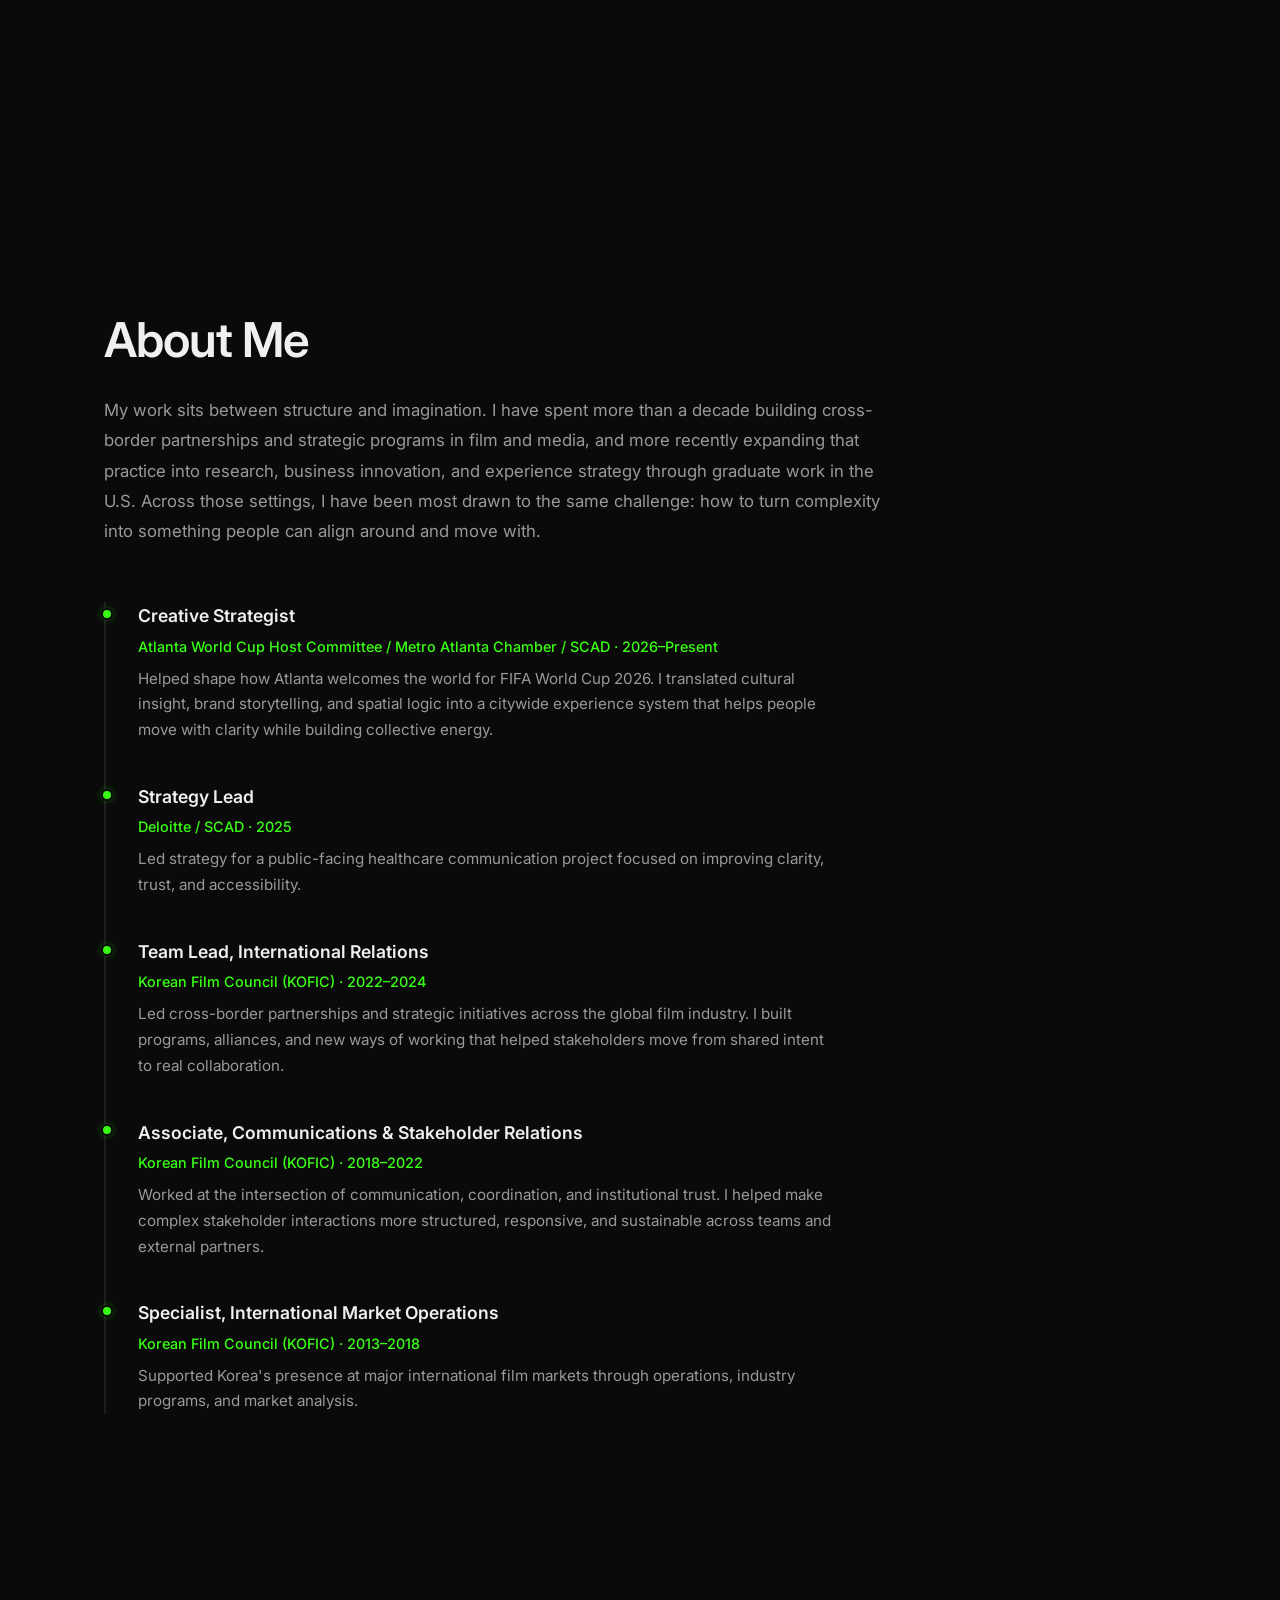
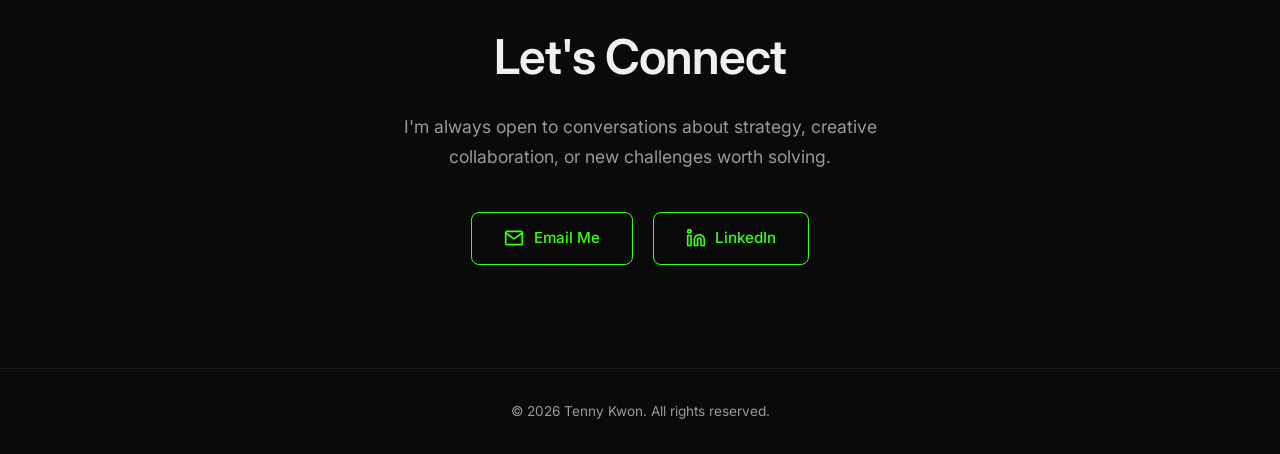
==== commit 75dea294: "Redesign hero section: 2-column layout with 2x2 category grid - Replace 3-column grid with 2-column:" ====
--- a/index.html
+++ b/index.html
@@ -46,58 +46,70 @@
     <!-- Tooltip for skill dots (positioned by JS) -->
     <div class="skill-tooltip" id="skill-tooltip" aria-hidden="true"></div>
 
-    <!-- Zone 1: Hero + Profile + Skills -->
+    <!-- Zone 1: Hero + Profile + Categories -->
     <section id="hero" class="zone zone--hero">
       <div class="hero__container">
-        <!-- Left: Identity -->
-        <div class="hero-text">
-          <p class="hero__greeting">Tae Eun</p>
-          <h1 class="hero__name">Tenny Kwon</h1>
-          <h2 class="hero__title">Creative Strategist</h2>
-          <p class="hero__tagline">I build the structures that help ideas move.</p>
-          <p class="hero__intro">My work sits at the intersection of strategy, systems, and storytelling&mdash;turning complexity into frameworks that people can align around and move with.</p>
-        </div>
-
-        <!-- Center: Profile Photo -->
+        <!-- Left: Identity + 2x2 Category Grid -->
+        <div class="hero__left">
+          <div class="hero-text">
+            <p class="hero__greeting">Tae Eun</p>
+            <h1 class="hero__name">Tenny Kwon</h1>
+            <h2 class="hero__title">Creative Strategist</h2>
+            <p class="hero__tagline">I build the structures that help ideas move.</p>
+            <p class="hero__intro">My work sits at the intersection of strategy, systems, and storytelling&mdash;turning complexity into frameworks that people can align around and move with.</p>
+          </div>
+
+          <div class="hero__categories">
+            <!-- Education -->
+            <div class="hero__category">
+              <h3 class="hero__category-heading"><span class="hero__category-dot"></span>Education</h3>
+              <ul class="hero__category-list">
+                <li>Savannah College of Art and Design (SCAD) | M.A., Creative Business Leadership</li>
+                <li>Hankuk University of Foreign Studies | B.Pol.Sci., Television &amp; Film; B.A., English Interpretation &amp; Translation</li>
+              </ul>
+            </div>
+
+            <!-- Skills -->
+            <div class="hero__category">
+              <h3 class="hero__category-heading"><span class="hero__category-dot"></span>Skills</h3>
+              <ul class="hero__category-list">
+                <li data-skill="crossborder">Cross-Border Partnerships</li>
+                <li data-skill="program">Program &amp; Project Management</li>
+                <li data-skill="bizdev">Business Development</li>
+                <li data-skill="alignment">Stakeholder Alignment</li>
+                <li data-skill="process">Process Design</li>
+              </ul>
+            </div>
+
+            <!-- Tools -->
+            <div class="hero__category">
+              <h3 class="hero__category-heading"><span class="hero__category-dot"></span>Tools</h3>
+              <ul class="hero__category-list hero__category-list--tools">
+                <li>Microsoft Office</li>
+                <li>Google Workspace</li>
+                <li>Notion</li>
+                <li>Figma</li>
+                <li>Canva</li>
+                <li>Adobe Creative Suite</li>
+                <li>GenAI</li>
+              </ul>
+            </div>
+
+            <!-- Languages -->
+            <div class="hero__category">
+              <h3 class="hero__category-heading"><span class="hero__category-dot"></span>Languages</h3>
+              <ul class="hero__category-list">
+                <li>Korean <span class="hero__skill-level">Native</span></li>
+                <li>English <span class="hero__skill-level">Fluent</span></li>
+              </ul>
+            </div>
+          </div>
+        </div>
+
+        <!-- Right: Profile Photo with network lines behind -->
         <div class="hero__photo">
-          <div class="hero__photo-frame">
-            <img src="assets/images/profile.png" alt="Tenny Kwon" class="hero__photo-img">
-          </div>
-        </div>
-
-        <!-- Right: Skills -->
-        <div class="hero__skills">
-          <div class="hero__skill-group">
-            <h3 class="hero__skill-heading">Core</h3>
-            <ul class="hero__skill-list">
-              <li data-skill="crossborder"><span class="hero__skill-dot"></span>Cross-Border Partnerships</li>
-              <li data-skill="program"><span class="hero__skill-dot"></span>Program &amp; Project Management</li>
-              <li data-skill="bizdev"><span class="hero__skill-dot"></span>Business Development</li>
-              <li data-skill="alignment"><span class="hero__skill-dot"></span>Stakeholder Alignment</li>
-              <li data-skill="process"><span class="hero__skill-dot"></span>Process Design</li>
-            </ul>
-          </div>
-
-          <div class="hero__skill-group">
-            <h3 class="hero__skill-heading">Tools</h3>
-            <ul class="hero__skill-list hero__skill-list--tools">
-              <li>Microsoft Office</li>
-              <li>Google Workspace</li>
-              <li>Notion</li>
-              <li>Figma</li>
-              <li>Canva</li>
-              <li>Adobe Creative Suite</li>
-              <li>GenAI</li>
-            </ul>
-          </div>
-
-          <div class="hero__skill-group">
-            <h3 class="hero__skill-heading">Languages</h3>
-            <ul class="hero__skill-list hero__skill-list--languages">
-              <li><span class="hero__skill-dot"></span>Korean <span class="hero__skill-level">Native</span></li>
-              <li><span class="hero__skill-dot"></span>English <span class="hero__skill-level">Fluent</span></li>
-            </ul>
-          </div>
+          <div class="hero__photo-network"></div>
+          <img src="assets/images/profile.jpg.png" alt="Tenny Kwon" class="hero__photo-img">
         </div>
       </div>
 
--- a/styles/main.css
+++ b/styles/main.css
@@ -234,13 +234,19 @@
 
 .hero__container {
   display: grid;
-  grid-template-columns: 1fr auto 1fr;
+  grid-template-columns: 1fr 1fr;
   align-items: center;
   gap: clamp(2rem, 4vw, 4rem);
   width: 100%;
   max-width: 1300px;
   margin: 0 auto;
   padding: clamp(2rem, 5vw, 4rem) var(--container-padding);
+}
+
+.hero__left {
+  display: flex;
+  flex-direction: column;
+  gap: 2.5rem;
 }
 
 .hero-text {
@@ -284,56 +290,17 @@
   line-height: 1.7;
 }
 
-/* --- Profile Photo --- */
-.hero__photo {
-  display: flex;
-  align-items: center;
-  justify-content: center;
-}
-
-.hero__photo-frame {
-  position: relative;
-  width: clamp(180px, 18vw, 280px);
-  height: clamp(220px, 22vw, 340px);
-  border-radius: var(--radius);
-  overflow: hidden;
-  border: 2px solid var(--accent);
-  box-shadow: 0 0 30px rgba(var(--accent-rgb), 0.15), 0 0 60px rgba(var(--accent-rgb), 0.05);
-}
-
-.hero__photo-frame::after {
-  content: '';
-  position: absolute;
-  inset: 0;
-  border-radius: var(--radius);
-  background: linear-gradient(180deg, transparent 60%, rgba(var(--accent-rgb), 0.08) 100%);
-  pointer-events: none;
-}
-
-.hero__photo-img {
-  width: 100%;
-  height: 100%;
-  object-fit: cover;
-  filter: grayscale(100%) contrast(1.1);
-  transition: filter 0.5s ease;
-}
-
-.hero__photo-frame:hover .hero__photo-img {
-  filter: grayscale(0%) contrast(1);
-}
-
-/* --- Skills Column --- */
-.hero__skills {
-  display: flex;
-  flex-direction: column;
-  gap: 1.75rem;
-}
-
-.hero__skill-group {
-  position: relative;
-}
-
-.hero__skill-heading {
+/* --- 2x2 Category Grid --- */
+.hero__categories {
+  display: grid;
+  grid-template-columns: 1fr 1fr;
+  gap: 1.5rem;
+}
+
+.hero__category-heading {
+  display: flex;
+  align-items: center;
+  gap: 0.5rem;
   font-size: 0.7rem;
   font-weight: 600;
   text-transform: uppercase;
@@ -342,31 +309,10 @@
   margin-bottom: 0.6rem;
 }
 
-.hero__skill-list {
-  display: flex;
-  flex-direction: column;
-  gap: 0.4rem;
-}
-
-.hero__skill-list li {
-  display: flex;
-  align-items: center;
-  gap: 0.6rem;
-  font-size: 0.85rem;
-  color: var(--text-secondary);
-  font-weight: 400;
-  line-height: 1.4;
-  transition: color 0.3s ease;
-}
-
-.hero__skill-list li:hover {
-  color: var(--text-primary);
-}
-
-.hero__skill-dot {
+.hero__category-dot {
   display: inline-block;
-  width: 6px;
-  height: 6px;
+  width: 8px;
+  height: 8px;
   border-radius: 50%;
   background: var(--accent);
   box-shadow: 0 0 6px rgba(var(--accent-rgb), 0.4);
@@ -374,46 +320,99 @@
   animation: skillPulse 3s ease-in-out infinite;
 }
 
-.hero__skill-list li:nth-child(1) .hero__skill-dot { animation-delay: 0s; }
-.hero__skill-list li:nth-child(2) .hero__skill-dot { animation-delay: 0.4s; }
-.hero__skill-list li:nth-child(3) .hero__skill-dot { animation-delay: 0.8s; }
-.hero__skill-list li:nth-child(4) .hero__skill-dot { animation-delay: 1.2s; }
-.hero__skill-list li:nth-child(5) .hero__skill-dot { animation-delay: 1.6s; }
+.hero__category:nth-child(2) .hero__category-dot { animation-delay: 0.5s; }
+.hero__category:nth-child(3) .hero__category-dot { animation-delay: 1s; }
+.hero__category:nth-child(4) .hero__category-dot { animation-delay: 1.5s; }
 
 @keyframes skillPulse {
   0%, 100% { box-shadow: 0 0 6px rgba(var(--accent-rgb), 0.4); }
   50% { box-shadow: 0 0 12px rgba(var(--accent-rgb), 0.8); }
 }
 
+.hero__category-list {
+  display: flex;
+  flex-direction: column;
+  gap: 0.3rem;
+}
+
+.hero__category-list li {
+  font-size: 0.8rem;
+  color: var(--text-secondary);
+  font-weight: 400;
+  line-height: 1.5;
+  transition: color 0.3s ease;
+}
+
+.hero__category-list li:hover {
+  color: var(--text-primary);
+}
+
 /* Tools: inline tags */
-.hero__skill-list--tools {
+.hero__category-list--tools {
   flex-direction: row;
   flex-wrap: wrap;
   gap: 0.4rem;
 }
 
-.hero__skill-list--tools li {
-  font-size: 0.75rem;
-  padding: 0.2rem 0.6rem;
+.hero__category-list--tools li {
+  font-size: 0.7rem;
+  padding: 0.2rem 0.55rem;
   background: var(--accent-dim);
   border: 1px solid rgba(var(--accent-rgb), 0.15);
   border-radius: 20px;
   color: var(--text-secondary);
-  gap: 0;
-}
-
-.hero__skill-list--tools li:hover {
+}
+
+.hero__category-list--tools li:hover {
   border-color: var(--accent);
   color: var(--accent);
 }
 
-/* Languages */
+/* Languages level label */
 .hero__skill-level {
   font-size: 0.7rem;
   color: var(--accent);
   font-weight: 500;
   opacity: 0.7;
   margin-left: 0.25rem;
+}
+
+/* --- Profile Photo (no frame) --- */
+.hero__photo {
+  position: relative;
+  display: flex;
+  align-items: center;
+  justify-content: center;
+}
+
+.hero__photo-img {
+  position: relative;
+  z-index: 1;
+  width: clamp(300px, 32vw, 500px);
+  height: auto;
+  filter: grayscale(100%) contrast(1.1);
+  transition: filter 0.5s ease;
+}
+
+.hero__photo:hover .hero__photo-img {
+  filter: grayscale(0%) contrast(1);
+}
+
+/* --- Network lines behind photo --- */
+.hero__photo-network {
+  position: absolute;
+  inset: -40px;
+  z-index: 0;
+  opacity: 0.6;
+  background-image: url("data:image/svg+xml,%3Csvg xmlns='http://www.w3.org/2000/svg' viewBox='0 0 400 500'%3E%3Cline x1='50' y1='30' x2='200' y2='120' stroke='%2339FF14' stroke-width='1' opacity='0.3'/%3E%3Cline x1='200' y1='120' x2='350' y2='60' stroke='%2339FF14' stroke-width='1' opacity='0.25'/%3E%3Cline x1='350' y1='60' x2='370' y2='250' stroke='%2339FF14' stroke-width='1' opacity='0.2'/%3E%3Cline x1='370' y1='250' x2='320' y2='420' stroke='%2339FF14' stroke-width='1' opacity='0.25'/%3E%3Cline x1='320' y1='420' x2='150' y2='460' stroke='%2339FF14' stroke-width='1' opacity='0.3'/%3E%3Cline x1='150' y1='460' x2='30' y2='350' stroke='%2339FF14' stroke-width='1' opacity='0.2'/%3E%3Cline x1='30' y1='350' x2='50' y2='30' stroke='%2339FF14' stroke-width='1' opacity='0.25'/%3E%3Cline x1='200' y1='120' x2='150' y2='460' stroke='%2339FF14' stroke-width='1' opacity='0.15'/%3E%3Cline x1='350' y1='60' x2='150' y2='460' stroke='%2339FF14' stroke-width='1' opacity='0.1'/%3E%3Cline x1='30' y1='350' x2='370' y2='250' stroke='%2339FF14' stroke-width='1' opacity='0.12'/%3E%3Cline x1='50' y1='30' x2='320' y2='420' stroke='%2339FF14' stroke-width='1' opacity='0.1'/%3E%3Ccircle cx='50' cy='30' r='5' fill='%2339FF14' opacity='0.6'/%3E%3Ccircle cx='200' cy='120' r='6' fill='%2339FF14' opacity='0.7'/%3E%3Ccircle cx='350' cy='60' r='4' fill='%2339FF14' opacity='0.5'/%3E%3Ccircle cx='370' cy='250' r='5' fill='%2339FF14' opacity='0.6'/%3E%3Ccircle cx='320' cy='420' r='6' fill='%2339FF14' opacity='0.7'/%3E%3Ccircle cx='150' cy='460' r='5' fill='%2339FF14' opacity='0.5'/%3E%3Ccircle cx='30' cy='350' r='4' fill='%2339FF14' opacity='0.6'/%3E%3Ccircle cx='190' cy='290' r='3' fill='%2339FF14' opacity='0.4'/%3E%3C/svg%3E");
+  background-size: contain;
+  background-repeat: no-repeat;
+  background-position: center;
+  pointer-events: none;
+}
+
+[data-theme="light"] .hero__photo-network {
+  background-image: url("data:image/svg+xml,%3Csvg xmlns='http://www.w3.org/2000/svg' viewBox='0 0 400 500'%3E%3Cline x1='50' y1='30' x2='200' y2='120' stroke='%231DB954' stroke-width='1' opacity='0.3'/%3E%3Cline x1='200' y1='120' x2='350' y2='60' stroke='%231DB954' stroke-width='1' opacity='0.25'/%3E%3Cline x1='350' y1='60' x2='370' y2='250' stroke='%231DB954' stroke-width='1' opacity='0.2'/%3E%3Cline x1='370' y1='250' x2='320' y2='420' stroke='%231DB954' stroke-width='1' opacity='0.25'/%3E%3Cline x1='320' y1='420' x2='150' y2='460' stroke='%231DB954' stroke-width='1' opacity='0.3'/%3E%3Cline x1='150' y1='460' x2='30' y2='350' stroke='%231DB954' stroke-width='1' opacity='0.2'/%3E%3Cline x1='30' y1='350' x2='50' y2='30' stroke='%231DB954' stroke-width='1' opacity='0.25'/%3E%3Cline x1='200' y1='120' x2='150' y2='460' stroke='%231DB954' stroke-width='1' opacity='0.15'/%3E%3Cline x1='350' y1='60' x2='150' y2='460' stroke='%231DB954' stroke-width='1' opacity='0.1'/%3E%3Cline x1='30' y1='350' x2='370' y2='250' stroke='%231DB954' stroke-width='1' opacity='0.12'/%3E%3Cline x1='50' y1='30' x2='320' y2='420' stroke='%231DB954' stroke-width='1' opacity='0.1'/%3E%3Ccircle cx='50' cy='30' r='5' fill='%231DB954' opacity='0.6'/%3E%3Ccircle cx='200' cy='120' r='6' fill='%231DB954' opacity='0.7'/%3E%3Ccircle cx='350' cy='60' r='4' fill='%231DB954' opacity='0.5'/%3E%3Ccircle cx='370' cy='250' r='5' fill='%231DB954' opacity='0.6'/%3E%3Ccircle cx='320' cy='420' r='6' fill='%231DB954' opacity='0.7'/%3E%3Ccircle cx='150' cy='460' r='5' fill='%231DB954' opacity='0.5'/%3E%3Ccircle cx='30' cy='350' r='4' fill='%231DB954' opacity='0.6'/%3E%3Ccircle cx='190' cy='290' r='3' fill='%231DB954' opacity='0.4'/%3E%3C/svg%3E");
 }
 
 .hero__scroll-hint {
@@ -822,19 +821,20 @@
     gap: 2.5rem;
   }
 
+  .hero__left { order: 2; }
+  .hero__photo { order: 1; }
+
   .hero-text { max-width: 100%; }
   .hero__name { font-size: clamp(2.25rem, 8vw, 3.5rem); }
   .hero__intro { margin: 0 auto; }
 
-  .hero__photo-frame {
-    width: 200px;
-    height: 240px;
-    margin: 0 auto;
+  .hero__photo-img {
+    width: clamp(220px, 50vw, 320px);
   }
 
-  .hero__skills {
+  .hero__categories {
     text-align: left;
-    max-width: 320px;
+    max-width: 400px;
     margin: 0 auto;
   }
 
@@ -857,6 +857,8 @@
   .zone--hero { padding-top: 60px; }
   .project-detail { padding-top: calc(60px + 2rem); }
 
+  .hero__categories { grid-template-columns: 1fr; }
+
   .connect__links { flex-direction: column; align-items: center; }
   .connect__link { width: 100%; max-width: 280px; justify-content: center; }
 }
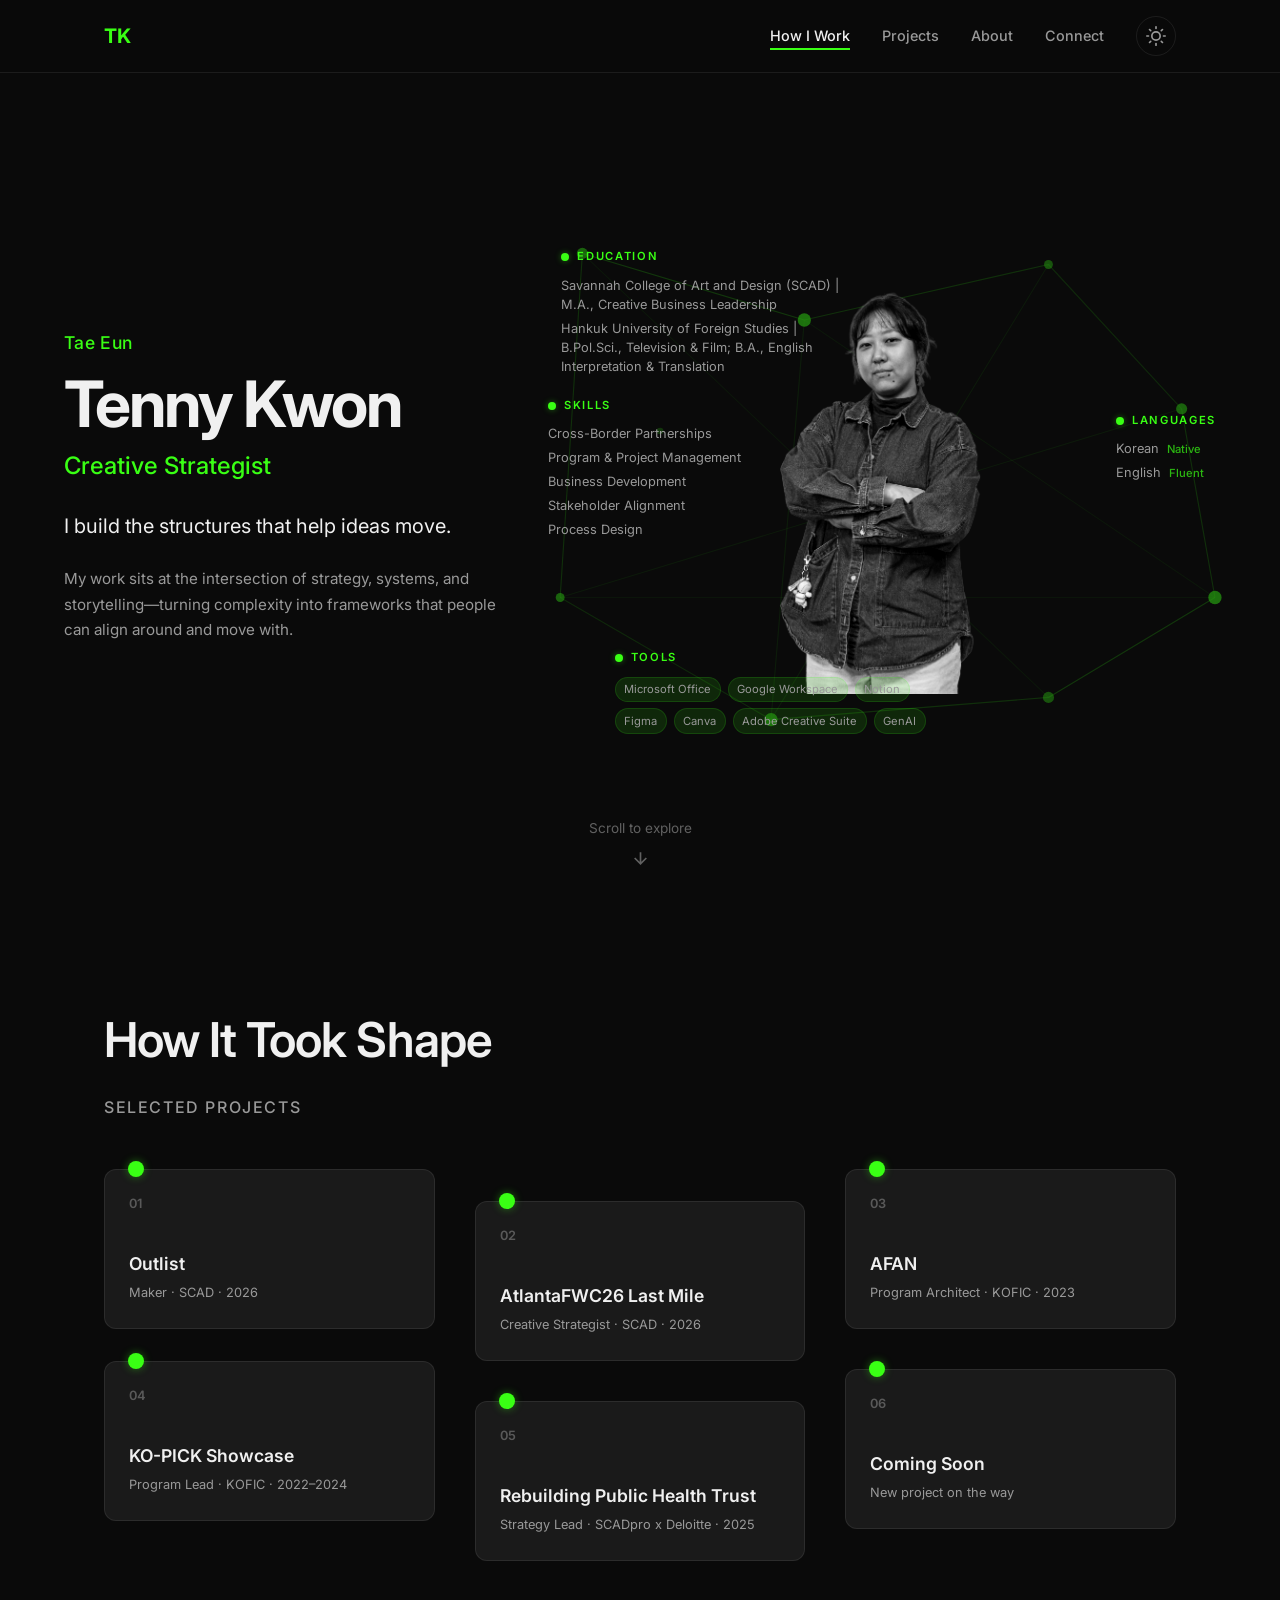
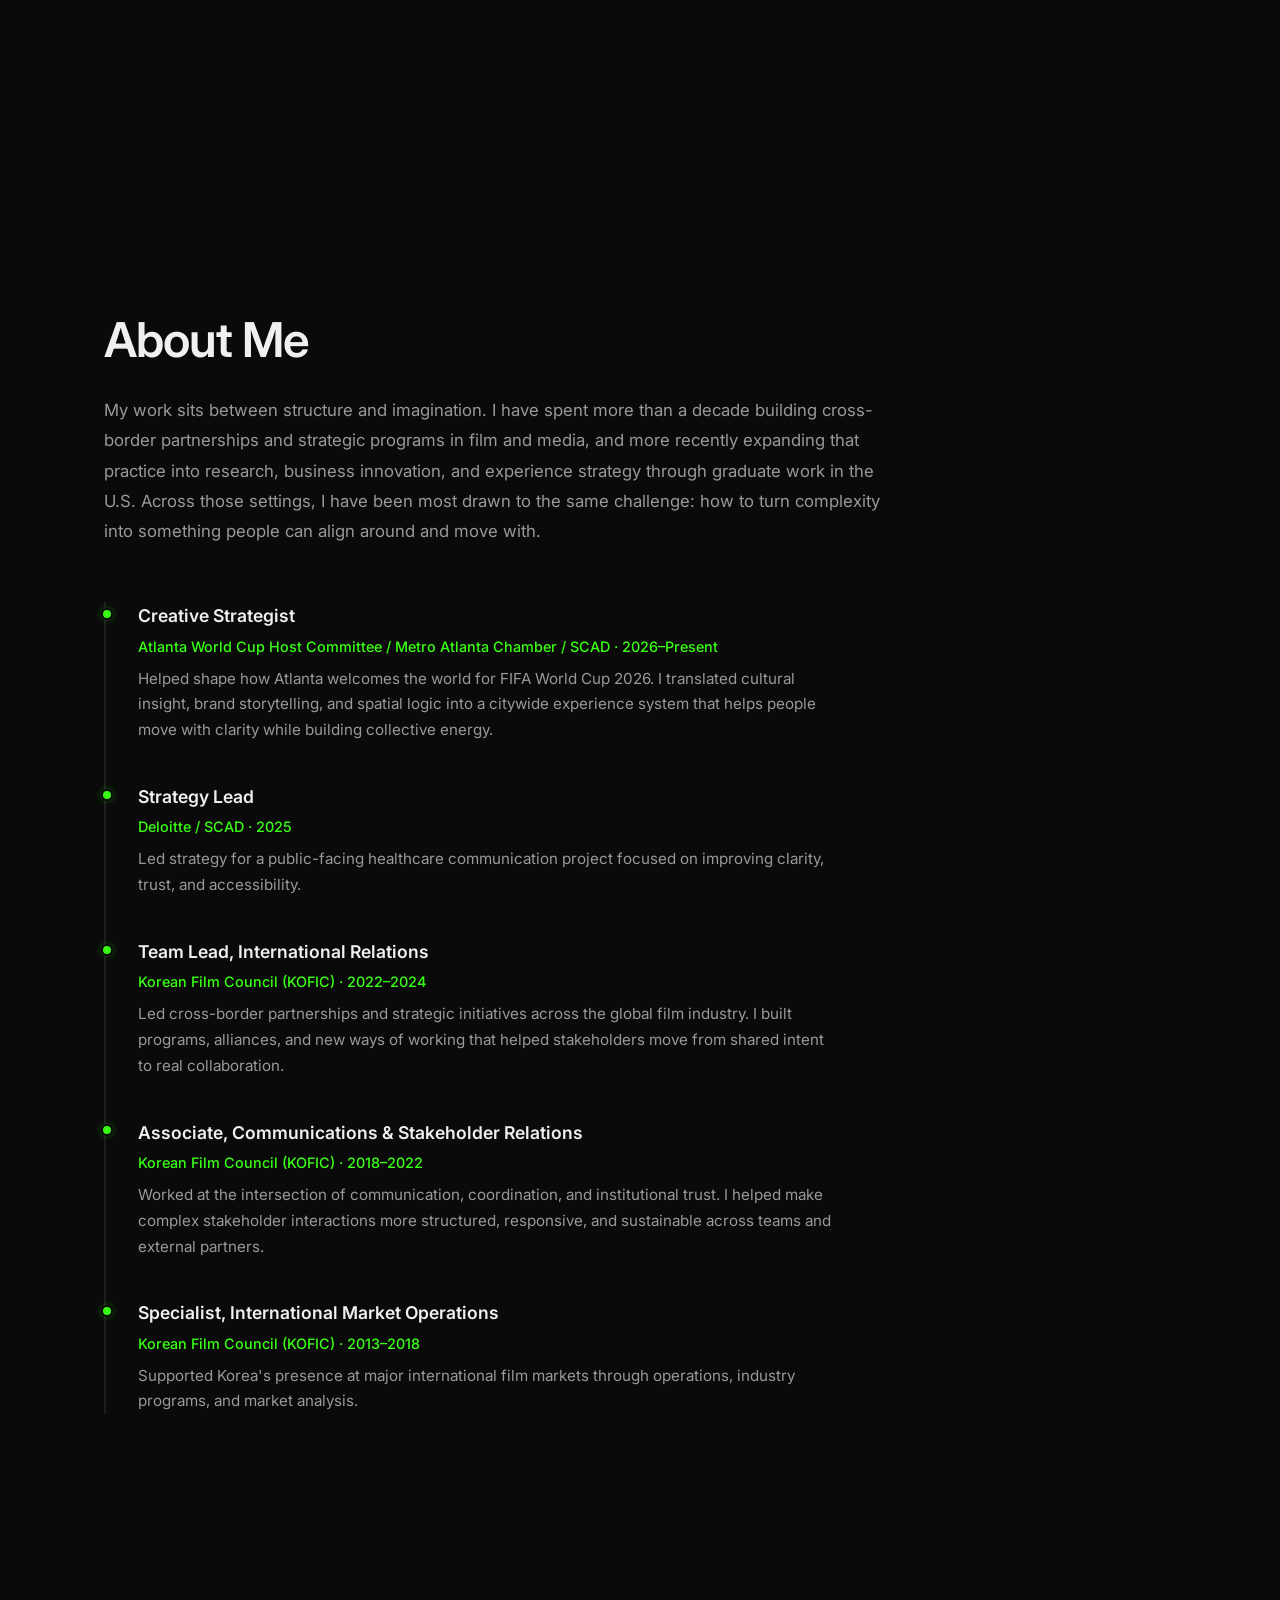
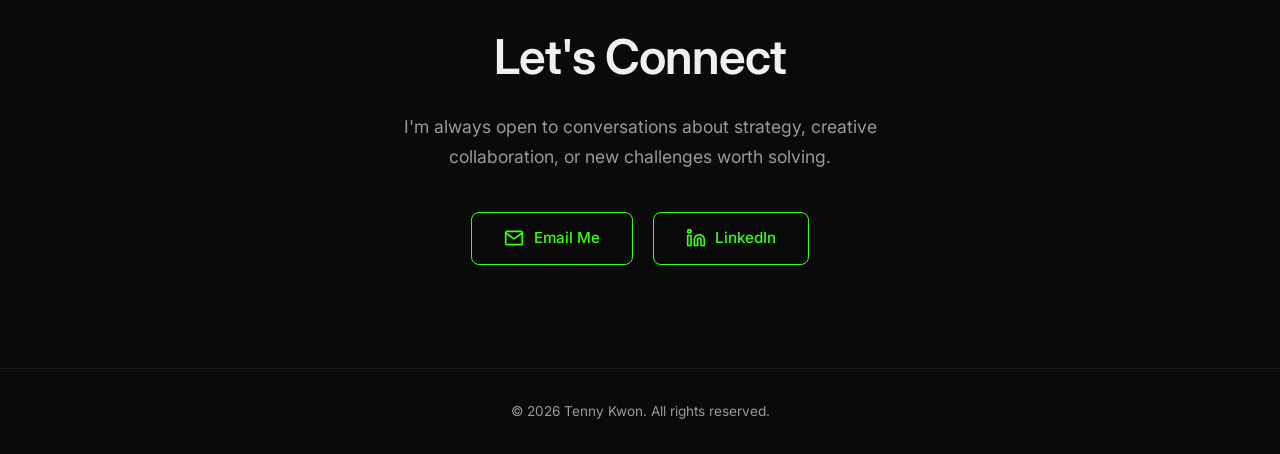
==== commit b03e91e2: "Scatter categories around photo with wider network lines - Position Education, Skills, Tools, Langua" ====
--- a/index.html
+++ b/index.html
@@ -49,67 +49,63 @@
     <!-- Zone 1: Hero + Profile + Categories -->
     <section id="hero" class="zone zone--hero">
       <div class="hero__container">
-        <!-- Left: Identity + 2x2 Category Grid -->
-        <div class="hero__left">
-          <div class="hero-text">
-            <p class="hero__greeting">Tae Eun</p>
-            <h1 class="hero__name">Tenny Kwon</h1>
-            <h2 class="hero__title">Creative Strategist</h2>
-            <p class="hero__tagline">I build the structures that help ideas move.</p>
-            <p class="hero__intro">My work sits at the intersection of strategy, systems, and storytelling&mdash;turning complexity into frameworks that people can align around and move with.</p>
-          </div>
-
-          <div class="hero__categories">
-            <!-- Education -->
-            <div class="hero__category">
-              <h3 class="hero__category-heading"><span class="hero__category-dot"></span>Education</h3>
-              <ul class="hero__category-list">
-                <li>Savannah College of Art and Design (SCAD) | M.A., Creative Business Leadership</li>
-                <li>Hankuk University of Foreign Studies | B.Pol.Sci., Television &amp; Film; B.A., English Interpretation &amp; Translation</li>
-              </ul>
-            </div>
-
-            <!-- Skills -->
-            <div class="hero__category">
-              <h3 class="hero__category-heading"><span class="hero__category-dot"></span>Skills</h3>
-              <ul class="hero__category-list">
-                <li data-skill="crossborder">Cross-Border Partnerships</li>
-                <li data-skill="program">Program &amp; Project Management</li>
-                <li data-skill="bizdev">Business Development</li>
-                <li data-skill="alignment">Stakeholder Alignment</li>
-                <li data-skill="process">Process Design</li>
-              </ul>
-            </div>
-
-            <!-- Tools -->
-            <div class="hero__category">
-              <h3 class="hero__category-heading"><span class="hero__category-dot"></span>Tools</h3>
-              <ul class="hero__category-list hero__category-list--tools">
-                <li>Microsoft Office</li>
-                <li>Google Workspace</li>
-                <li>Notion</li>
-                <li>Figma</li>
-                <li>Canva</li>
-                <li>Adobe Creative Suite</li>
-                <li>GenAI</li>
-              </ul>
-            </div>
-
-            <!-- Languages -->
-            <div class="hero__category">
-              <h3 class="hero__category-heading"><span class="hero__category-dot"></span>Languages</h3>
-              <ul class="hero__category-list">
-                <li>Korean <span class="hero__skill-level">Native</span></li>
-                <li>English <span class="hero__skill-level">Fluent</span></li>
-              </ul>
-            </div>
-          </div>
-        </div>
-
-        <!-- Right: Profile Photo with network lines behind -->
-        <div class="hero__photo">
+        <!-- Left: Identity text -->
+        <div class="hero-text">
+          <p class="hero__greeting">Tae Eun</p>
+          <h1 class="hero__name">Tenny Kwon</h1>
+          <h2 class="hero__title">Creative Strategist</h2>
+          <p class="hero__tagline">I build the structures that help ideas move.</p>
+          <p class="hero__intro">My work sits at the intersection of strategy, systems, and storytelling&mdash;turning complexity into frameworks that people can align around and move with.</p>
+        </div>
+
+        <!-- Right: Photo + scattered categories -->
+        <div class="hero__right">
           <div class="hero__photo-network"></div>
           <img src="assets/images/profile.jpg.png" alt="Tenny Kwon" class="hero__photo-img">
+
+          <!-- Education: top-left -->
+          <div class="hero__category hero__category--education">
+            <h3 class="hero__category-heading"><span class="hero__category-dot"></span>Education</h3>
+            <ul class="hero__category-list">
+              <li>Savannah College of Art and Design (SCAD) | M.A., Creative Business Leadership</li>
+              <li>Hankuk University of Foreign Studies | B.Pol.Sci., Television &amp; Film; B.A., English Interpretation &amp; Translation</li>
+            </ul>
+          </div>
+
+          <!-- Skills: left of photo, middle -->
+          <div class="hero__category hero__category--skills">
+            <h3 class="hero__category-heading"><span class="hero__category-dot"></span>Skills</h3>
+            <ul class="hero__category-list">
+              <li data-skill="crossborder">Cross-Border Partnerships</li>
+              <li data-skill="program">Program &amp; Project Management</li>
+              <li data-skill="bizdev">Business Development</li>
+              <li data-skill="alignment">Stakeholder Alignment</li>
+              <li data-skill="process">Process Design</li>
+            </ul>
+          </div>
+
+          <!-- Tools: bottom center -->
+          <div class="hero__category hero__category--tools">
+            <h3 class="hero__category-heading"><span class="hero__category-dot"></span>Tools</h3>
+            <ul class="hero__category-list hero__category-list--tools">
+              <li>Microsoft Office</li>
+              <li>Google Workspace</li>
+              <li>Notion</li>
+              <li>Figma</li>
+              <li>Canva</li>
+              <li>Adobe Creative Suite</li>
+              <li>GenAI</li>
+            </ul>
+          </div>
+
+          <!-- Languages: far right -->
+          <div class="hero__category hero__category--languages">
+            <h3 class="hero__category-heading"><span class="hero__category-dot"></span>Languages</h3>
+            <ul class="hero__category-list">
+              <li>Korean <span class="hero__skill-level">Native</span></li>
+              <li>English <span class="hero__skill-level">Fluent</span></li>
+            </ul>
+          </div>
         </div>
       </div>
 
--- a/styles/main.css
+++ b/styles/main.css
@@ -234,19 +234,13 @@
 
 .hero__container {
   display: grid;
-  grid-template-columns: 1fr 1fr;
-  align-items: center;
-  gap: clamp(2rem, 4vw, 4rem);
+  grid-template-columns: 1fr 1.5fr;
+  align-items: center;
+  gap: clamp(1.5rem, 3vw, 3rem);
   width: 100%;
-  max-width: 1300px;
+  max-width: 1400px;
   margin: 0 auto;
   padding: clamp(2rem, 5vw, 4rem) var(--container-padding);
-}
-
-.hero__left {
-  display: flex;
-  flex-direction: column;
-  gap: 2.5rem;
 }
 
 .hero-text {
@@ -290,11 +284,53 @@
   line-height: 1.7;
 }
 
-/* --- 2x2 Category Grid --- */
-.hero__categories {
-  display: grid;
-  grid-template-columns: 1fr 1fr;
-  gap: 1.5rem;
+/* --- Right side: photo + scattered categories --- */
+.hero__right {
+  position: relative;
+  display: flex;
+  align-items: center;
+  justify-content: center;
+  min-height: clamp(450px, 55vh, 700px);
+}
+
+/* --- Profile Photo (no frame, smaller) --- */
+.hero__photo-img {
+  position: relative;
+  z-index: 1;
+  width: clamp(200px, 22vw, 320px);
+  height: auto;
+  filter: grayscale(100%) contrast(1.1);
+  transition: filter 0.5s ease;
+}
+
+.hero__right:hover .hero__photo-img {
+  filter: grayscale(0%) contrast(1);
+}
+
+/* --- Network lines behind photo (wider) --- */
+.hero__photo-network {
+  position: absolute;
+  top: -30px;
+  bottom: -30px;
+  left: -80px;
+  right: -80px;
+  z-index: 0;
+  opacity: 0.6;
+  background-image: url("data:image/svg+xml,%3Csvg xmlns='http://www.w3.org/2000/svg' viewBox='0 0 700 500'%3E%3Cline x1='80' y1='40' x2='280' y2='100' stroke='%2339FF14' stroke-width='1' opacity='0.3'/%3E%3Cline x1='280' y1='100' x2='500' y2='50' stroke='%2339FF14' stroke-width='1' opacity='0.25'/%3E%3Cline x1='500' y1='50' x2='620' y2='180' stroke='%2339FF14' stroke-width='1' opacity='0.2'/%3E%3Cline x1='620' y1='180' x2='650' y2='350' stroke='%2339FF14' stroke-width='1' opacity='0.25'/%3E%3Cline x1='650' y1='350' x2='500' y2='440' stroke='%2339FF14' stroke-width='1' opacity='0.3'/%3E%3Cline x1='500' y1='440' x2='250' y2='460' stroke='%2339FF14' stroke-width='1' opacity='0.25'/%3E%3Cline x1='250' y1='460' x2='60' y2='350' stroke='%2339FF14' stroke-width='1' opacity='0.2'/%3E%3Cline x1='60' y1='350' x2='80' y2='40' stroke='%2339FF14' stroke-width='1' opacity='0.25'/%3E%3Cline x1='280' y1='100' x2='250' y2='460' stroke='%2339FF14' stroke-width='1' opacity='0.12'/%3E%3Cline x1='500' y1='50' x2='250' y2='460' stroke='%2339FF14' stroke-width='1' opacity='0.1'/%3E%3Cline x1='60' y1='350' x2='650' y2='350' stroke='%2339FF14' stroke-width='1' opacity='0.08'/%3E%3Cline x1='80' y1='40' x2='500' y2='440' stroke='%2339FF14' stroke-width='1' opacity='0.08'/%3E%3Cline x1='620' y1='180' x2='60' y2='350' stroke='%2339FF14' stroke-width='1' opacity='0.1'/%3E%3Cline x1='280' y1='100' x2='650' y2='350' stroke='%2339FF14' stroke-width='1' opacity='0.08'/%3E%3Ccircle cx='80' cy='40' r='5' fill='%2339FF14' opacity='0.6'/%3E%3Ccircle cx='280' cy='100' r='6' fill='%2339FF14' opacity='0.7'/%3E%3Ccircle cx='500' cy='50' r='4' fill='%2339FF14' opacity='0.5'/%3E%3Ccircle cx='620' cy='180' r='5' fill='%2339FF14' opacity='0.6'/%3E%3Ccircle cx='650' cy='350' r='6' fill='%2339FF14' opacity='0.7'/%3E%3Ccircle cx='500' cy='440' r='5' fill='%2339FF14' opacity='0.5'/%3E%3Ccircle cx='250' cy='460' r='6' fill='%2339FF14' opacity='0.6'/%3E%3Ccircle cx='60' cy='350' r='4' fill='%2339FF14' opacity='0.6'/%3E%3Ccircle cx='350' cy='250' r='3' fill='%2339FF14' opacity='0.3'/%3E%3Ccircle cx='150' cy='200' r='3' fill='%2339FF14' opacity='0.3'/%3E%3C/svg%3E");
+  background-size: 100% 100%;
+  background-repeat: no-repeat;
+  background-position: center;
+  pointer-events: none;
+}
+
+[data-theme="light"] .hero__photo-network {
+  background-image: url("data:image/svg+xml,%3Csvg xmlns='http://www.w3.org/2000/svg' viewBox='0 0 700 500'%3E%3Cline x1='80' y1='40' x2='280' y2='100' stroke='%231DB954' stroke-width='1' opacity='0.3'/%3E%3Cline x1='280' y1='100' x2='500' y2='50' stroke='%231DB954' stroke-width='1' opacity='0.25'/%3E%3Cline x1='500' y1='50' x2='620' y2='180' stroke='%231DB954' stroke-width='1' opacity='0.2'/%3E%3Cline x1='620' y1='180' x2='650' y2='350' stroke='%231DB954' stroke-width='1' opacity='0.25'/%3E%3Cline x1='650' y1='350' x2='500' y2='440' stroke='%231DB954' stroke-width='1' opacity='0.3'/%3E%3Cline x1='500' y1='440' x2='250' y2='460' stroke='%231DB954' stroke-width='1' opacity='0.25'/%3E%3Cline x1='250' y1='460' x2='60' y2='350' stroke='%231DB954' stroke-width='1' opacity='0.2'/%3E%3Cline x1='60' y1='350' x2='80' y2='40' stroke='%231DB954' stroke-width='1' opacity='0.25'/%3E%3Cline x1='280' y1='100' x2='250' y2='460' stroke='%231DB954' stroke-width='1' opacity='0.12'/%3E%3Cline x1='500' y1='50' x2='250' y2='460' stroke='%231DB954' stroke-width='1' opacity='0.1'/%3E%3Cline x1='60' y1='350' x2='650' y2='350' stroke='%231DB954' stroke-width='1' opacity='0.08'/%3E%3Cline x1='80' y1='40' x2='500' y2='440' stroke='%231DB954' stroke-width='1' opacity='0.08'/%3E%3Cline x1='620' y1='180' x2='60' y2='350' stroke='%231DB954' stroke-width='1' opacity='0.1'/%3E%3Cline x1='280' y1='100' x2='650' y2='350' stroke='%231DB954' stroke-width='1' opacity='0.08'/%3E%3Ccircle cx='80' cy='40' r='5' fill='%231DB954' opacity='0.6'/%3E%3Ccircle cx='280' cy='100' r='6' fill='%231DB954' opacity='0.7'/%3E%3Ccircle cx='500' cy='50' r='4' fill='%231DB954' opacity='0.5'/%3E%3Ccircle cx='620' cy='180' r='5' fill='%231DB954' opacity='0.6'/%3E%3Ccircle cx='650' cy='350' r='6' fill='%231DB954' opacity='0.7'/%3E%3Ccircle cx='500' cy='440' r='5' fill='%231DB954' opacity='0.5'/%3E%3Ccircle cx='250' cy='460' r='6' fill='%231DB954' opacity='0.6'/%3E%3Ccircle cx='60' cy='350' r='4' fill='%231DB954' opacity='0.6'/%3E%3Ccircle cx='350' cy='250' r='3' fill='%231DB954' opacity='0.3'/%3E%3Ccircle cx='150' cy='200' r='3' fill='%231DB954' opacity='0.3'/%3E%3C/svg%3E");
+}
+
+/* --- Scattered categories (positioned around photo) --- */
+.hero__category {
+  position: absolute;
+  z-index: 2;
 }
 
 .hero__category-heading {
@@ -320,9 +356,9 @@
   animation: skillPulse 3s ease-in-out infinite;
 }
 
-.hero__category:nth-child(2) .hero__category-dot { animation-delay: 0.5s; }
-.hero__category:nth-child(3) .hero__category-dot { animation-delay: 1s; }
-.hero__category:nth-child(4) .hero__category-dot { animation-delay: 1.5s; }
+.hero__category--skills .hero__category-dot { animation-delay: 0.5s; }
+.hero__category--tools .hero__category-dot { animation-delay: 1s; }
+.hero__category--languages .hero__category-dot { animation-delay: 1.5s; }
 
 @keyframes skillPulse {
   0%, 100% { box-shadow: 0 0 6px rgba(var(--accent-rgb), 0.4); }
@@ -345,6 +381,29 @@
 
 .hero__category-list li:hover {
   color: var(--text-primary);
+}
+
+/* Category positions */
+.hero__category--education {
+  top: 2%;
+  left: 2%;
+  max-width: 280px;
+}
+
+.hero__category--skills {
+  top: 32%;
+  left: 0;
+}
+
+.hero__category--tools {
+  bottom: 0;
+  left: 10%;
+  max-width: 320px;
+}
+
+.hero__category--languages {
+  top: 35%;
+  right: 0;
 }
 
 /* Tools: inline tags */
@@ -375,44 +434,6 @@
   font-weight: 500;
   opacity: 0.7;
   margin-left: 0.25rem;
-}
-
-/* --- Profile Photo (no frame) --- */
-.hero__photo {
-  position: relative;
-  display: flex;
-  align-items: center;
-  justify-content: center;
-}
-
-.hero__photo-img {
-  position: relative;
-  z-index: 1;
-  width: clamp(300px, 32vw, 500px);
-  height: auto;
-  filter: grayscale(100%) contrast(1.1);
-  transition: filter 0.5s ease;
-}
-
-.hero__photo:hover .hero__photo-img {
-  filter: grayscale(0%) contrast(1);
-}
-
-/* --- Network lines behind photo --- */
-.hero__photo-network {
-  position: absolute;
-  inset: -40px;
-  z-index: 0;
-  opacity: 0.6;
-  background-image: url("data:image/svg+xml,%3Csvg xmlns='http://www.w3.org/2000/svg' viewBox='0 0 400 500'%3E%3Cline x1='50' y1='30' x2='200' y2='120' stroke='%2339FF14' stroke-width='1' opacity='0.3'/%3E%3Cline x1='200' y1='120' x2='350' y2='60' stroke='%2339FF14' stroke-width='1' opacity='0.25'/%3E%3Cline x1='350' y1='60' x2='370' y2='250' stroke='%2339FF14' stroke-width='1' opacity='0.2'/%3E%3Cline x1='370' y1='250' x2='320' y2='420' stroke='%2339FF14' stroke-width='1' opacity='0.25'/%3E%3Cline x1='320' y1='420' x2='150' y2='460' stroke='%2339FF14' stroke-width='1' opacity='0.3'/%3E%3Cline x1='150' y1='460' x2='30' y2='350' stroke='%2339FF14' stroke-width='1' opacity='0.2'/%3E%3Cline x1='30' y1='350' x2='50' y2='30' stroke='%2339FF14' stroke-width='1' opacity='0.25'/%3E%3Cline x1='200' y1='120' x2='150' y2='460' stroke='%2339FF14' stroke-width='1' opacity='0.15'/%3E%3Cline x1='350' y1='60' x2='150' y2='460' stroke='%2339FF14' stroke-width='1' opacity='0.1'/%3E%3Cline x1='30' y1='350' x2='370' y2='250' stroke='%2339FF14' stroke-width='1' opacity='0.12'/%3E%3Cline x1='50' y1='30' x2='320' y2='420' stroke='%2339FF14' stroke-width='1' opacity='0.1'/%3E%3Ccircle cx='50' cy='30' r='5' fill='%2339FF14' opacity='0.6'/%3E%3Ccircle cx='200' cy='120' r='6' fill='%2339FF14' opacity='0.7'/%3E%3Ccircle cx='350' cy='60' r='4' fill='%2339FF14' opacity='0.5'/%3E%3Ccircle cx='370' cy='250' r='5' fill='%2339FF14' opacity='0.6'/%3E%3Ccircle cx='320' cy='420' r='6' fill='%2339FF14' opacity='0.7'/%3E%3Ccircle cx='150' cy='460' r='5' fill='%2339FF14' opacity='0.5'/%3E%3Ccircle cx='30' cy='350' r='4' fill='%2339FF14' opacity='0.6'/%3E%3Ccircle cx='190' cy='290' r='3' fill='%2339FF14' opacity='0.4'/%3E%3C/svg%3E");
-  background-size: contain;
-  background-repeat: no-repeat;
-  background-position: center;
-  pointer-events: none;
-}
-
-[data-theme="light"] .hero__photo-network {
-  background-image: url("data:image/svg+xml,%3Csvg xmlns='http://www.w3.org/2000/svg' viewBox='0 0 400 500'%3E%3Cline x1='50' y1='30' x2='200' y2='120' stroke='%231DB954' stroke-width='1' opacity='0.3'/%3E%3Cline x1='200' y1='120' x2='350' y2='60' stroke='%231DB954' stroke-width='1' opacity='0.25'/%3E%3Cline x1='350' y1='60' x2='370' y2='250' stroke='%231DB954' stroke-width='1' opacity='0.2'/%3E%3Cline x1='370' y1='250' x2='320' y2='420' stroke='%231DB954' stroke-width='1' opacity='0.25'/%3E%3Cline x1='320' y1='420' x2='150' y2='460' stroke='%231DB954' stroke-width='1' opacity='0.3'/%3E%3Cline x1='150' y1='460' x2='30' y2='350' stroke='%231DB954' stroke-width='1' opacity='0.2'/%3E%3Cline x1='30' y1='350' x2='50' y2='30' stroke='%231DB954' stroke-width='1' opacity='0.25'/%3E%3Cline x1='200' y1='120' x2='150' y2='460' stroke='%231DB954' stroke-width='1' opacity='0.15'/%3E%3Cline x1='350' y1='60' x2='150' y2='460' stroke='%231DB954' stroke-width='1' opacity='0.1'/%3E%3Cline x1='30' y1='350' x2='370' y2='250' stroke='%231DB954' stroke-width='1' opacity='0.12'/%3E%3Cline x1='50' y1='30' x2='320' y2='420' stroke='%231DB954' stroke-width='1' opacity='0.1'/%3E%3Ccircle cx='50' cy='30' r='5' fill='%231DB954' opacity='0.6'/%3E%3Ccircle cx='200' cy='120' r='6' fill='%231DB954' opacity='0.7'/%3E%3Ccircle cx='350' cy='60' r='4' fill='%231DB954' opacity='0.5'/%3E%3Ccircle cx='370' cy='250' r='5' fill='%231DB954' opacity='0.6'/%3E%3Ccircle cx='320' cy='420' r='6' fill='%231DB954' opacity='0.7'/%3E%3Ccircle cx='150' cy='460' r='5' fill='%231DB954' opacity='0.5'/%3E%3Ccircle cx='30' cy='350' r='4' fill='%231DB954' opacity='0.6'/%3E%3Ccircle cx='190' cy='290' r='3' fill='%231DB954' opacity='0.4'/%3E%3C/svg%3E");
 }
 
 .hero__scroll-hint {
@@ -821,21 +842,37 @@
     gap: 2.5rem;
   }
 
-  .hero__left { order: 2; }
-  .hero__photo { order: 1; }
-
-  .hero-text { max-width: 100%; }
+  .hero-text { max-width: 100%; order: 2; }
+  .hero__right { order: 1; }
   .hero__name { font-size: clamp(2.25rem, 8vw, 3.5rem); }
   .hero__intro { margin: 0 auto; }
 
+  .hero__right {
+    position: static;
+    display: flex;
+    flex-direction: column;
+    align-items: center;
+    gap: 2rem;
+    min-height: auto;
+  }
+
   .hero__photo-img {
-    width: clamp(220px, 50vw, 320px);
+    width: clamp(180px, 40vw, 260px);
   }
 
-  .hero__categories {
+  .hero__photo-network {
+    display: none;
+  }
+
+  .hero__category {
+    position: static;
+    max-width: 100% !important;
     text-align: left;
-    max-width: 400px;
-    margin: 0 auto;
+  }
+
+  .hero__right > .hero__category {
+    width: 100%;
+    max-width: 320px;
   }
 
   .project-nodes {
@@ -857,8 +894,6 @@
   .zone--hero { padding-top: 60px; }
   .project-detail { padding-top: calc(60px + 2rem); }
 
-  .hero__categories { grid-template-columns: 1fr; }
-
   .connect__links { flex-direction: column; align-items: center; }
   .connect__link { width: 100%; max-width: 280px; justify-content: center; }
 }
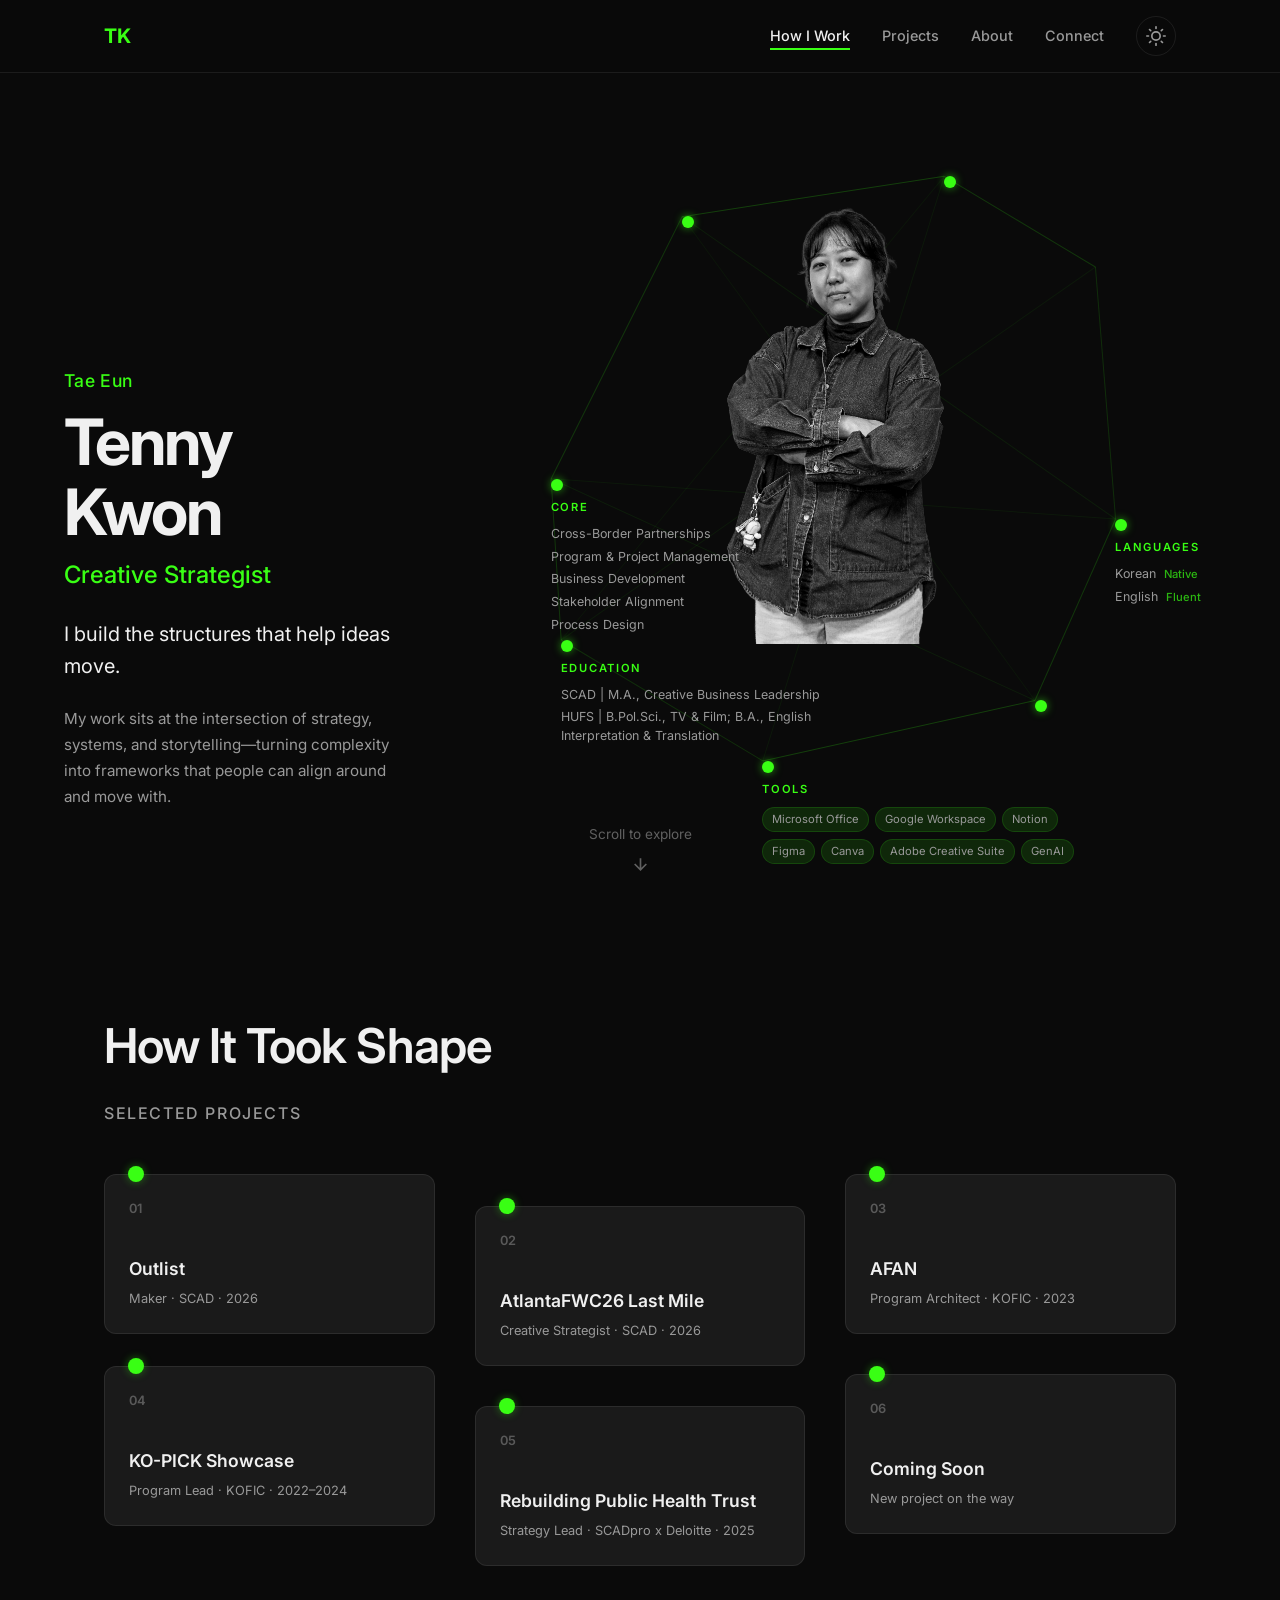
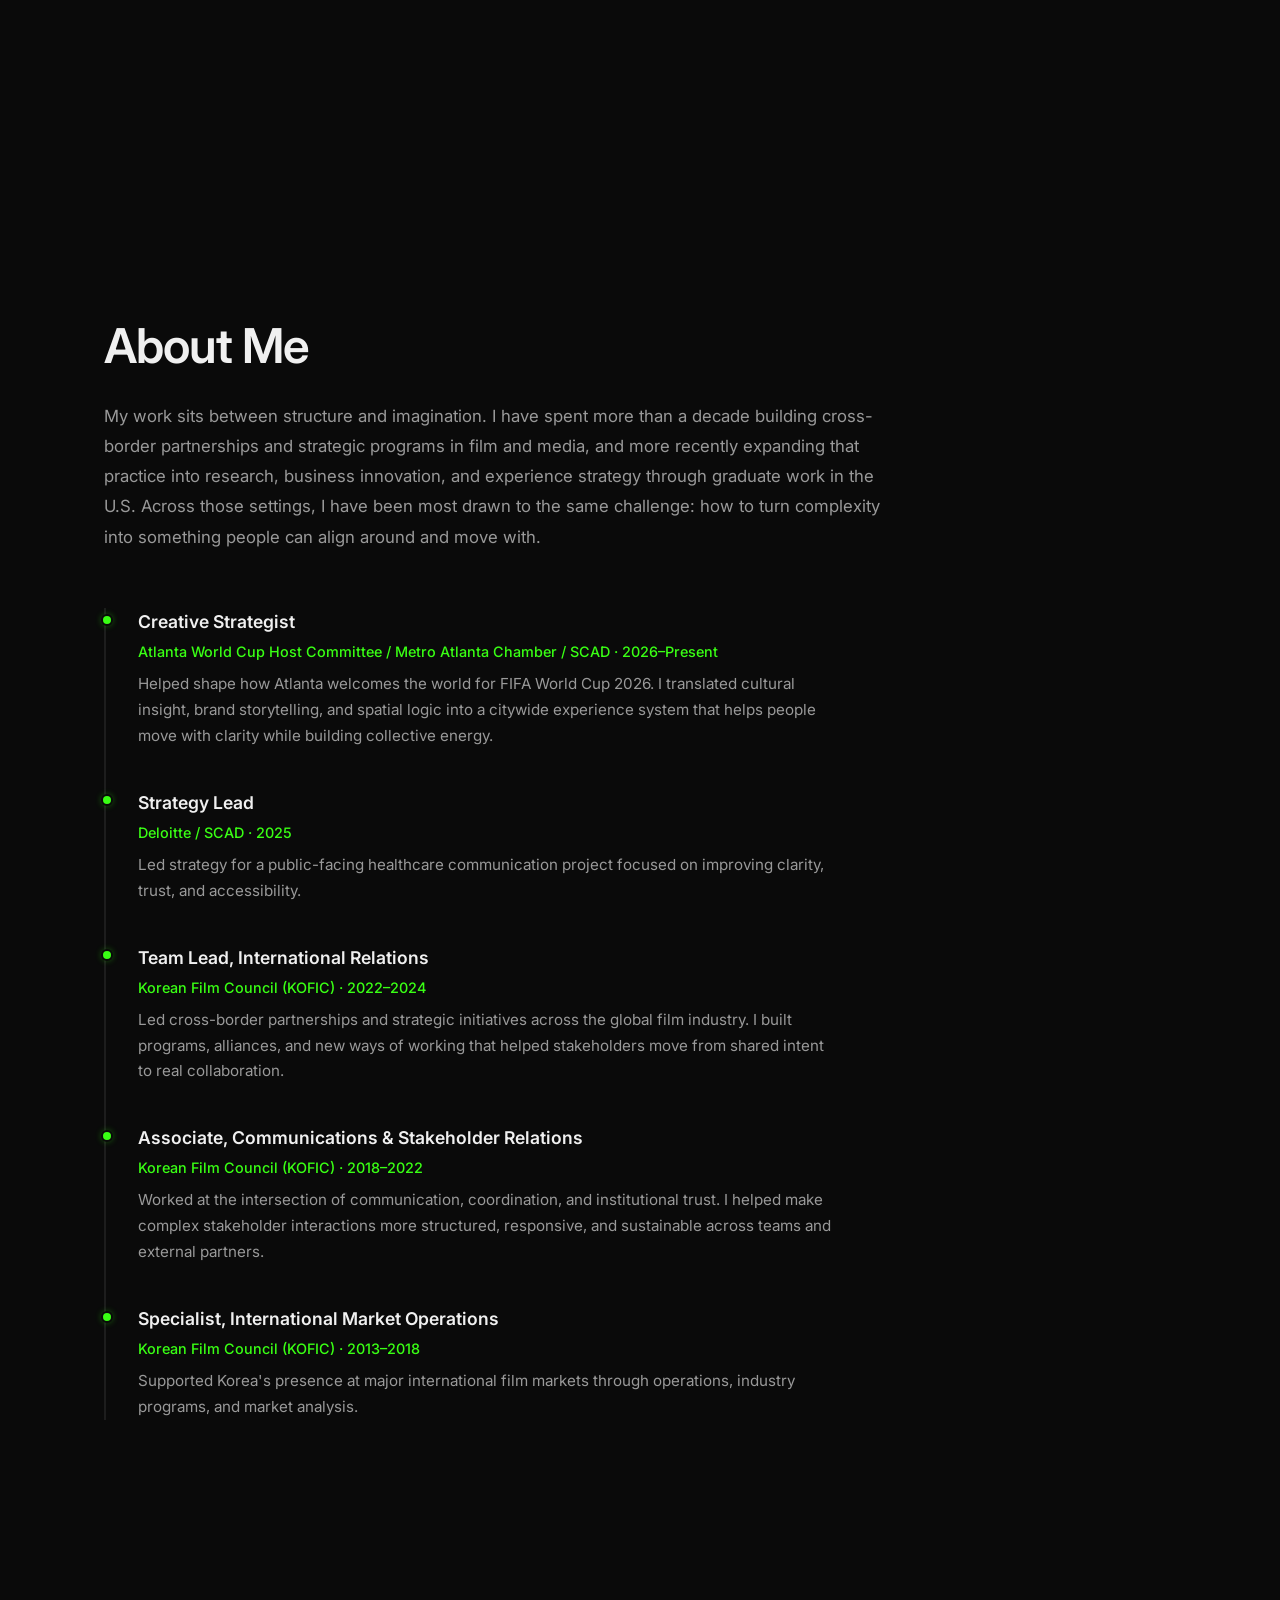
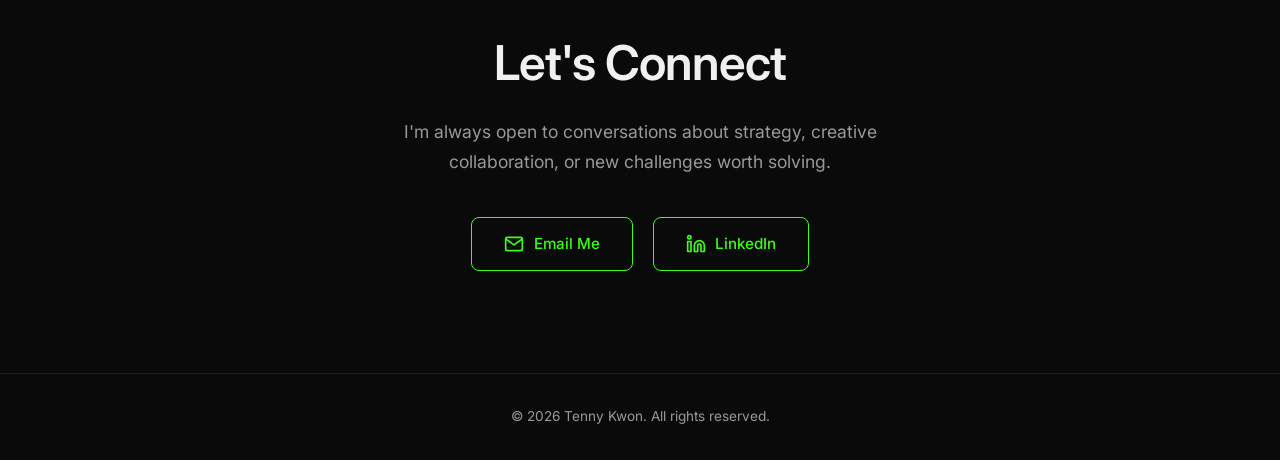
==== commit a605952c: "Redesign hero to match reference: 30/70 layout with 7 network dot-nodes - Left 30%: identity text, b" ====
--- a/index.html
+++ b/index.html
@@ -49,62 +49,110 @@
     <!-- Zone 1: Hero + Profile + Categories -->
     <section id="hero" class="zone zone--hero">
       <div class="hero__container">
-        <!-- Left: Identity text -->
+        <!-- Left 30%: Identity text -->
         <div class="hero-text">
           <p class="hero__greeting">Tae Eun</p>
-          <h1 class="hero__name">Tenny Kwon</h1>
+          <h1 class="hero__name">Tenny<br>Kwon</h1>
           <h2 class="hero__title">Creative Strategist</h2>
           <p class="hero__tagline">I build the structures that help ideas move.</p>
           <p class="hero__intro">My work sits at the intersection of strategy, systems, and storytelling&mdash;turning complexity into frameworks that people can align around and move with.</p>
         </div>
 
-        <!-- Right: Photo + scattered categories -->
-        <div class="hero__right">
-          <div class="hero__photo-network"></div>
+        <!-- Right 70%: Network + Photo + 7 Dot-Nodes -->
+        <div class="hero__network">
+          <!-- SVG network lines (behind everything) -->
+          <svg class="hero__network-lines" viewBox="0 0 800 700" preserveAspectRatio="xMidYMid meet" aria-hidden="true">
+            <!-- Outer constellation -->
+            <line x1="270" y1="80" x2="530" y2="40" stroke="currentColor" stroke-width="1" opacity="0.3"/>
+            <line x1="530" y1="40" x2="680" y2="130" stroke="currentColor" stroke-width="1" opacity="0.25"/>
+            <line x1="680" y1="130" x2="700" y2="380" stroke="currentColor" stroke-width="1" opacity="0.2"/>
+            <line x1="700" y1="380" x2="620" y2="560" stroke="currentColor" stroke-width="1" opacity="0.25"/>
+            <line x1="620" y1="560" x2="350" y2="620" stroke="currentColor" stroke-width="1" opacity="0.3"/>
+            <line x1="350" y1="620" x2="150" y2="500" stroke="currentColor" stroke-width="1" opacity="0.2"/>
+            <line x1="150" y1="500" x2="140" y2="340" stroke="currentColor" stroke-width="1" opacity="0.25"/>
+            <line x1="140" y1="340" x2="270" y2="80" stroke="currentColor" stroke-width="1" opacity="0.25"/>
+            <!-- Cross lines -->
+            <line x1="270" y1="80" x2="700" y2="380" stroke="currentColor" stroke-width="1" opacity="0.1"/>
+            <line x1="530" y1="40" x2="350" y2="620" stroke="currentColor" stroke-width="1" opacity="0.08"/>
+            <line x1="140" y1="340" x2="620" y2="560" stroke="currentColor" stroke-width="1" opacity="0.1"/>
+            <line x1="150" y1="500" x2="680" y2="130" stroke="currentColor" stroke-width="1" opacity="0.08"/>
+            <line x1="270" y1="80" x2="620" y2="560" stroke="currentColor" stroke-width="1" opacity="0.06"/>
+            <line x1="530" y1="40" x2="150" y2="500" stroke="currentColor" stroke-width="1" opacity="0.06"/>
+            <line x1="140" y1="340" x2="700" y2="380" stroke="currentColor" stroke-width="1" opacity="0.08"/>
+          </svg>
+
+          <!-- Photo -->
           <img src="assets/images/profile.jpg.png" alt="Tenny Kwon" class="hero__photo-img">
 
-          <!-- Education: top-left -->
-          <div class="hero__category hero__category--education">
-            <h3 class="hero__category-heading"><span class="hero__category-dot"></span>Education</h3>
-            <ul class="hero__category-list">
-              <li>Savannah College of Art and Design (SCAD) | M.A., Creative Business Leadership</li>
-              <li>Hankuk University of Foreign Studies | B.Pol.Sci., Television &amp; Film; B.A., English Interpretation &amp; Translation</li>
-            </ul>
-          </div>
-
-          <!-- Skills: left of photo, middle -->
-          <div class="hero__category hero__category--skills">
-            <h3 class="hero__category-heading"><span class="hero__category-dot"></span>Skills</h3>
-            <ul class="hero__category-list">
-              <li data-skill="crossborder">Cross-Border Partnerships</li>
-              <li data-skill="program">Program &amp; Project Management</li>
-              <li data-skill="bizdev">Business Development</li>
-              <li data-skill="alignment">Stakeholder Alignment</li>
-              <li data-skill="process">Process Design</li>
-            </ul>
-          </div>
-
-          <!-- Tools: bottom center -->
-          <div class="hero__category hero__category--tools">
-            <h3 class="hero__category-heading"><span class="hero__category-dot"></span>Tools</h3>
-            <ul class="hero__category-list hero__category-list--tools">
-              <li>Microsoft Office</li>
-              <li>Google Workspace</li>
-              <li>Notion</li>
-              <li>Figma</li>
-              <li>Canva</li>
-              <li>Adobe Creative Suite</li>
-              <li>GenAI</li>
-            </ul>
-          </div>
-
-          <!-- Languages: far right -->
-          <div class="hero__category hero__category--languages">
-            <h3 class="hero__category-heading"><span class="hero__category-dot"></span>Languages</h3>
-            <ul class="hero__category-list">
-              <li>Korean <span class="hero__skill-level">Native</span></li>
-              <li>English <span class="hero__skill-level">Fluent</span></li>
-            </ul>
+          <!-- Dot 1: top-center-left (decorative) -->
+          <div class="hero__node hero__node--1">
+            <span class="hero__node-dot"></span>
+          </div>
+
+          <!-- Dot 2: top-right (decorative) -->
+          <div class="hero__node hero__node--2">
+            <span class="hero__node-dot"></span>
+          </div>
+
+          <!-- Dot 3: left mid — CORE (Skills) -->
+          <div class="hero__node hero__node--3">
+            <span class="hero__node-dot"></span>
+            <div class="hero__node-content">
+              <h3 class="hero__category-heading">Core</h3>
+              <ul class="hero__category-list">
+                <li data-skill="crossborder">Cross-Border Partnerships</li>
+                <li data-skill="program">Program &amp; Project Management</li>
+                <li data-skill="bizdev">Business Development</li>
+                <li data-skill="alignment">Stakeholder Alignment</li>
+                <li data-skill="process">Process Design</li>
+              </ul>
+            </div>
+          </div>
+
+          <!-- Dot 4: center-left — EDUCATION -->
+          <div class="hero__node hero__node--4">
+            <span class="hero__node-dot"></span>
+            <div class="hero__node-content">
+              <h3 class="hero__category-heading">Education</h3>
+              <ul class="hero__category-list">
+                <li>SCAD | M.A., Creative Business Leadership</li>
+                <li>HUFS | B.Pol.Sci., TV &amp; Film; B.A., English Interpretation &amp; Translation</li>
+              </ul>
+            </div>
+          </div>
+
+          <!-- Dot 5: right edge — LANGUAGES -->
+          <div class="hero__node hero__node--5">
+            <span class="hero__node-dot"></span>
+            <div class="hero__node-content">
+              <h3 class="hero__category-heading">Languages</h3>
+              <ul class="hero__category-list">
+                <li>Korean <span class="hero__skill-level">Native</span></li>
+                <li>English <span class="hero__skill-level">Fluent</span></li>
+              </ul>
+            </div>
+          </div>
+
+          <!-- Dot 6: bottom-right (decorative) -->
+          <div class="hero__node hero__node--6">
+            <span class="hero__node-dot"></span>
+          </div>
+
+          <!-- Dot 7: bottom-left — TOOLS -->
+          <div class="hero__node hero__node--7">
+            <span class="hero__node-dot"></span>
+            <div class="hero__node-content">
+              <h3 class="hero__category-heading">Tools</h3>
+              <ul class="hero__category-list hero__category-list--tools">
+                <li>Microsoft Office</li>
+                <li>Google Workspace</li>
+                <li>Notion</li>
+                <li>Figma</li>
+                <li>Canva</li>
+                <li>Adobe Creative Suite</li>
+                <li>GenAI</li>
+              </ul>
+            </div>
           </div>
         </div>
       </div>
--- a/styles/main.css
+++ b/styles/main.css
@@ -232,11 +232,11 @@
   padding-top: 72px;
 }
 
+/* --- Hero: 30/70 Grid Layout --- */
 .hero__container {
   display: grid;
-  grid-template-columns: 1fr 1.5fr;
-  align-items: center;
-  gap: clamp(1.5rem, 3vw, 3rem);
+  grid-template-columns: 30% 70%;
+  align-items: end;
   width: 100%;
   max-width: 1400px;
   margin: 0 auto;
@@ -244,7 +244,9 @@
 }
 
 .hero-text {
-  max-width: 450px;
+  max-width: 420px;
+  align-self: end;
+  padding-bottom: 2rem;
 }
 
 .hero__greeting {
@@ -284,95 +286,114 @@
   line-height: 1.7;
 }
 
-/* --- Right side: photo + scattered categories --- */
-.hero__right {
+/* --- Right 70%: Network area --- */
+.hero__network {
   position: relative;
-  display: flex;
-  align-items: center;
-  justify-content: center;
-  min-height: clamp(450px, 55vh, 700px);
-}
-
-/* --- Profile Photo (no frame, smaller) --- */
+  width: 100%;
+  aspect-ratio: 800 / 700;
+  max-height: 80vh;
+}
+
+/* SVG network lines */
+.hero__network-lines {
+  position: absolute;
+  inset: 0;
+  width: 100%;
+  height: 100%;
+  z-index: 0;
+  color: var(--accent);
+  opacity: 0.7;
+}
+
+/* Photo */
 .hero__photo-img {
-  position: relative;
+  position: absolute;
+  top: 8%;
+  left: 50%;
+  transform: translateX(-42%);
+  width: 38%;
+  height: auto;
   z-index: 1;
-  width: clamp(200px, 22vw, 320px);
-  height: auto;
   filter: grayscale(100%) contrast(1.1);
   transition: filter 0.5s ease;
 }
 
-.hero__right:hover .hero__photo-img {
+.hero__network:hover .hero__photo-img {
   filter: grayscale(0%) contrast(1);
 }
 
-/* --- Network lines behind photo (wider) --- */
-.hero__photo-network {
+/* --- Node dots (all 7) --- */
+.hero__node {
   position: absolute;
-  top: -30px;
-  bottom: -30px;
-  left: -80px;
-  right: -80px;
-  z-index: 0;
-  opacity: 0.6;
-  background-image: url("data:image/svg+xml,%3Csvg xmlns='http://www.w3.org/2000/svg' viewBox='0 0 700 500'%3E%3Cline x1='80' y1='40' x2='280' y2='100' stroke='%2339FF14' stroke-width='1' opacity='0.3'/%3E%3Cline x1='280' y1='100' x2='500' y2='50' stroke='%2339FF14' stroke-width='1' opacity='0.25'/%3E%3Cline x1='500' y1='50' x2='620' y2='180' stroke='%2339FF14' stroke-width='1' opacity='0.2'/%3E%3Cline x1='620' y1='180' x2='650' y2='350' stroke='%2339FF14' stroke-width='1' opacity='0.25'/%3E%3Cline x1='650' y1='350' x2='500' y2='440' stroke='%2339FF14' stroke-width='1' opacity='0.3'/%3E%3Cline x1='500' y1='440' x2='250' y2='460' stroke='%2339FF14' stroke-width='1' opacity='0.25'/%3E%3Cline x1='250' y1='460' x2='60' y2='350' stroke='%2339FF14' stroke-width='1' opacity='0.2'/%3E%3Cline x1='60' y1='350' x2='80' y2='40' stroke='%2339FF14' stroke-width='1' opacity='0.25'/%3E%3Cline x1='280' y1='100' x2='250' y2='460' stroke='%2339FF14' stroke-width='1' opacity='0.12'/%3E%3Cline x1='500' y1='50' x2='250' y2='460' stroke='%2339FF14' stroke-width='1' opacity='0.1'/%3E%3Cline x1='60' y1='350' x2='650' y2='350' stroke='%2339FF14' stroke-width='1' opacity='0.08'/%3E%3Cline x1='80' y1='40' x2='500' y2='440' stroke='%2339FF14' stroke-width='1' opacity='0.08'/%3E%3Cline x1='620' y1='180' x2='60' y2='350' stroke='%2339FF14' stroke-width='1' opacity='0.1'/%3E%3Cline x1='280' y1='100' x2='650' y2='350' stroke='%2339FF14' stroke-width='1' opacity='0.08'/%3E%3Ccircle cx='80' cy='40' r='5' fill='%2339FF14' opacity='0.6'/%3E%3Ccircle cx='280' cy='100' r='6' fill='%2339FF14' opacity='0.7'/%3E%3Ccircle cx='500' cy='50' r='4' fill='%2339FF14' opacity='0.5'/%3E%3Ccircle cx='620' cy='180' r='5' fill='%2339FF14' opacity='0.6'/%3E%3Ccircle cx='650' cy='350' r='6' fill='%2339FF14' opacity='0.7'/%3E%3Ccircle cx='500' cy='440' r='5' fill='%2339FF14' opacity='0.5'/%3E%3Ccircle cx='250' cy='460' r='6' fill='%2339FF14' opacity='0.6'/%3E%3Ccircle cx='60' cy='350' r='4' fill='%2339FF14' opacity='0.6'/%3E%3Ccircle cx='350' cy='250' r='3' fill='%2339FF14' opacity='0.3'/%3E%3Ccircle cx='150' cy='200' r='3' fill='%2339FF14' opacity='0.3'/%3E%3C/svg%3E");
-  background-size: 100% 100%;
-  background-repeat: no-repeat;
-  background-position: center;
-  pointer-events: none;
-}
-
-[data-theme="light"] .hero__photo-network {
-  background-image: url("data:image/svg+xml,%3Csvg xmlns='http://www.w3.org/2000/svg' viewBox='0 0 700 500'%3E%3Cline x1='80' y1='40' x2='280' y2='100' stroke='%231DB954' stroke-width='1' opacity='0.3'/%3E%3Cline x1='280' y1='100' x2='500' y2='50' stroke='%231DB954' stroke-width='1' opacity='0.25'/%3E%3Cline x1='500' y1='50' x2='620' y2='180' stroke='%231DB954' stroke-width='1' opacity='0.2'/%3E%3Cline x1='620' y1='180' x2='650' y2='350' stroke='%231DB954' stroke-width='1' opacity='0.25'/%3E%3Cline x1='650' y1='350' x2='500' y2='440' stroke='%231DB954' stroke-width='1' opacity='0.3'/%3E%3Cline x1='500' y1='440' x2='250' y2='460' stroke='%231DB954' stroke-width='1' opacity='0.25'/%3E%3Cline x1='250' y1='460' x2='60' y2='350' stroke='%231DB954' stroke-width='1' opacity='0.2'/%3E%3Cline x1='60' y1='350' x2='80' y2='40' stroke='%231DB954' stroke-width='1' opacity='0.25'/%3E%3Cline x1='280' y1='100' x2='250' y2='460' stroke='%231DB954' stroke-width='1' opacity='0.12'/%3E%3Cline x1='500' y1='50' x2='250' y2='460' stroke='%231DB954' stroke-width='1' opacity='0.1'/%3E%3Cline x1='60' y1='350' x2='650' y2='350' stroke='%231DB954' stroke-width='1' opacity='0.08'/%3E%3Cline x1='80' y1='40' x2='500' y2='440' stroke='%231DB954' stroke-width='1' opacity='0.08'/%3E%3Cline x1='620' y1='180' x2='60' y2='350' stroke='%231DB954' stroke-width='1' opacity='0.1'/%3E%3Cline x1='280' y1='100' x2='650' y2='350' stroke='%231DB954' stroke-width='1' opacity='0.08'/%3E%3Ccircle cx='80' cy='40' r='5' fill='%231DB954' opacity='0.6'/%3E%3Ccircle cx='280' cy='100' r='6' fill='%231DB954' opacity='0.7'/%3E%3Ccircle cx='500' cy='50' r='4' fill='%231DB954' opacity='0.5'/%3E%3Ccircle cx='620' cy='180' r='5' fill='%231DB954' opacity='0.6'/%3E%3Ccircle cx='650' cy='350' r='6' fill='%231DB954' opacity='0.7'/%3E%3Ccircle cx='500' cy='440' r='5' fill='%231DB954' opacity='0.5'/%3E%3Ccircle cx='250' cy='460' r='6' fill='%231DB954' opacity='0.6'/%3E%3Ccircle cx='60' cy='350' r='4' fill='%231DB954' opacity='0.6'/%3E%3Ccircle cx='350' cy='250' r='3' fill='%231DB954' opacity='0.3'/%3E%3Ccircle cx='150' cy='200' r='3' fill='%231DB954' opacity='0.3'/%3E%3C/svg%3E");
-}
-
-/* --- Scattered categories (positioned around photo) --- */
-.hero__category {
-  position: absolute;
-  z-index: 2;
-}
-
+  z-index: 3;
+}
+
+.hero__node-dot {
+  display: block;
+  width: 12px;
+  height: 12px;
+  border-radius: 50%;
+  background: var(--accent);
+  box-shadow: 0 0 8px rgba(var(--accent-rgb), 0.6);
+  animation: skillPulse 3s ease-in-out infinite;
+}
+
+.hero__node--2 .hero__node-dot { animation-delay: 0.4s; }
+.hero__node--3 .hero__node-dot { animation-delay: 0.8s; }
+.hero__node--4 .hero__node-dot { animation-delay: 1.2s; }
+.hero__node--5 .hero__node-dot { animation-delay: 1.6s; }
+.hero__node--6 .hero__node-dot { animation-delay: 2.0s; }
+.hero__node--7 .hero__node-dot { animation-delay: 2.4s; }
+
+@keyframes skillPulse {
+  0%, 100% { box-shadow: 0 0 6px rgba(var(--accent-rgb), 0.4); }
+  50% { box-shadow: 0 0 12px rgba(var(--accent-rgb), 0.8); }
+}
+
+/* Node positions — matching SVG line endpoints (as % of 800x700) */
+.hero__node--1 { top: 11.4%; left: 33.75%; }  /* 270,80 — decorative */
+.hero__node--2 { top: 5.7%;  left: 66.25%; }  /* 530,40 — decorative */
+.hero__node--3 { top: 48.6%; left: 17.5%;  }  /* 140,340 — Skills/Core */
+.hero__node--4 { top: 71.4%; left: 18.75%; }  /* 150,500 — Education */
+.hero__node--5 { top: 54.3%; left: 87.5%;  }  /* 700,380 — Languages */
+.hero__node--6 { top: 80%;   left: 77.5%;  }  /* 620,560 — decorative */
+.hero__node--7 { top: 88.6%; left: 43.75%; }  /* 350,620 — Tools */
+
+/* Node content (categories below dots) */
+.hero__node-content {
+  margin-top: 0.5rem;
+  white-space: nowrap;
+}
+
+.hero__node--4 .hero__node-content {
+  max-width: 260px;
+  white-space: normal;
+}
+
+.hero__node--7 .hero__node-content {
+  max-width: 320px;
+  white-space: normal;
+}
+
+/* Category heading */
 .hero__category-heading {
-  display: flex;
-  align-items: center;
-  gap: 0.5rem;
   font-size: 0.7rem;
   font-weight: 600;
   text-transform: uppercase;
   letter-spacing: 0.15em;
   color: var(--accent);
-  margin-bottom: 0.6rem;
-}
-
-.hero__category-dot {
-  display: inline-block;
-  width: 8px;
-  height: 8px;
-  border-radius: 50%;
-  background: var(--accent);
-  box-shadow: 0 0 6px rgba(var(--accent-rgb), 0.4);
-  flex-shrink: 0;
-  animation: skillPulse 3s ease-in-out infinite;
-}
-
-.hero__category--skills .hero__category-dot { animation-delay: 0.5s; }
-.hero__category--tools .hero__category-dot { animation-delay: 1s; }
-.hero__category--languages .hero__category-dot { animation-delay: 1.5s; }
-
-@keyframes skillPulse {
-  0%, 100% { box-shadow: 0 0 6px rgba(var(--accent-rgb), 0.4); }
-  50% { box-shadow: 0 0 12px rgba(var(--accent-rgb), 0.8); }
-}
-
+  margin-bottom: 0.5rem;
+}
+
+/* Category lists */
 .hero__category-list {
   display: flex;
   flex-direction: column;
-  gap: 0.3rem;
+  gap: 0.25rem;
 }
 
 .hero__category-list li {
-  font-size: 0.8rem;
+  font-size: 0.78rem;
   color: var(--text-secondary);
   font-weight: 400;
   line-height: 1.5;
@@ -381,29 +402,6 @@
 
 .hero__category-list li:hover {
   color: var(--text-primary);
-}
-
-/* Category positions */
-.hero__category--education {
-  top: 2%;
-  left: 2%;
-  max-width: 280px;
-}
-
-.hero__category--skills {
-  top: 32%;
-  left: 0;
-}
-
-.hero__category--tools {
-  bottom: 0;
-  left: 10%;
-  max-width: 320px;
-}
-
-.hero__category--languages {
-  top: 35%;
-  right: 0;
 }
 
 /* Tools: inline tags */
@@ -839,40 +837,52 @@
   .hero__container {
     grid-template-columns: 1fr;
     text-align: center;
-    gap: 2.5rem;
+    gap: 2rem;
   }
 
-  .hero-text { max-width: 100%; order: 2; }
-  .hero__right { order: 1; }
+  .hero-text {
+    max-width: 100%;
+    align-self: auto;
+    padding-bottom: 0;
+    order: 1;
+  }
+
   .hero__name { font-size: clamp(2.25rem, 8vw, 3.5rem); }
   .hero__intro { margin: 0 auto; }
 
-  .hero__right {
-    position: static;
+  .hero__network {
+    order: 2;
+    aspect-ratio: auto;
     display: flex;
     flex-direction: column;
     align-items: center;
     gap: 2rem;
-    min-height: auto;
   }
 
+  .hero__network-lines { display: none; }
+
   .hero__photo-img {
-    width: clamp(180px, 40vw, 260px);
+    position: static;
+    transform: none;
+    width: clamp(200px, 50vw, 300px);
   }
 
-  .hero__photo-network {
+  .hero__node {
+    position: static;
+    text-align: left;
+    width: 100%;
+    max-width: 320px;
+  }
+
+  .hero__node--1,
+  .hero__node--2,
+  .hero__node--6 {
     display: none;
   }
 
-  .hero__category {
-    position: static;
+  .hero__node-content {
+    white-space: normal !important;
     max-width: 100% !important;
-    text-align: left;
-  }
-
-  .hero__right > .hero__category {
-    width: 100%;
-    max-width: 320px;
   }
 
   .project-nodes {
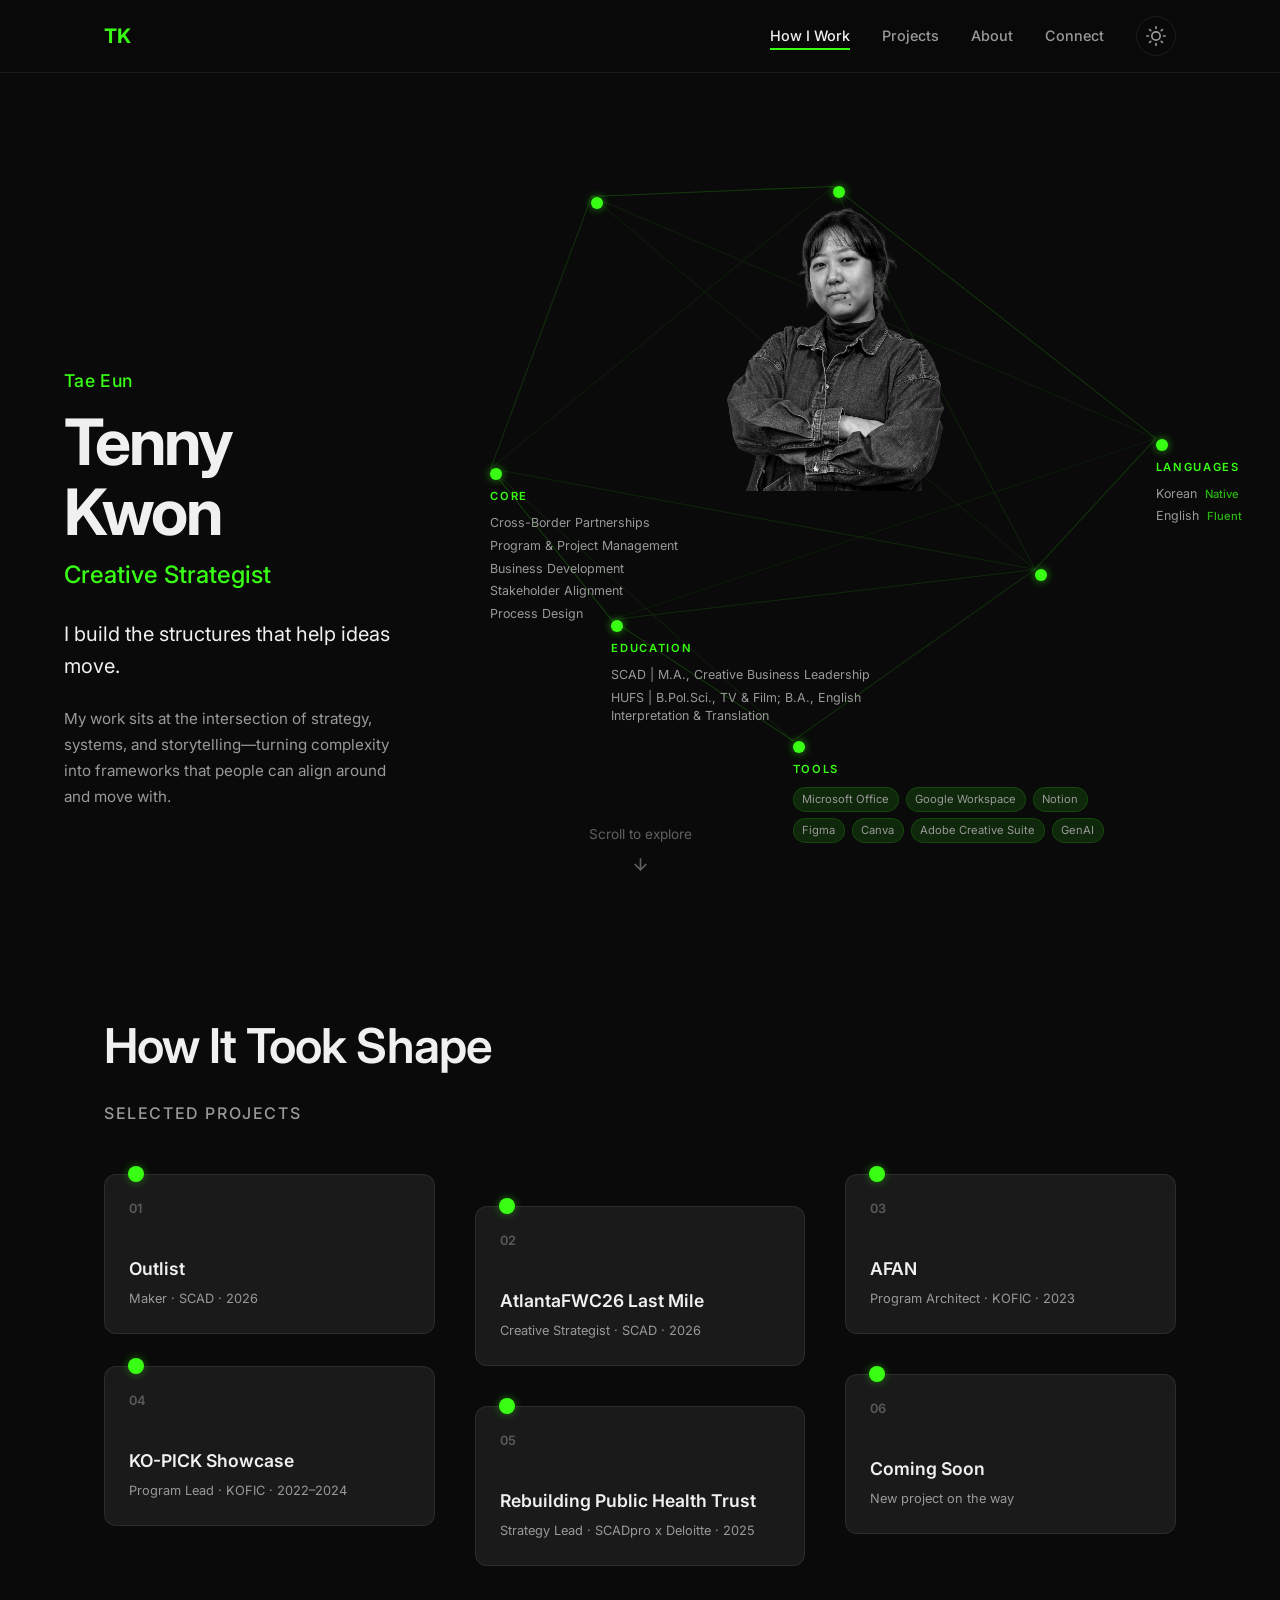
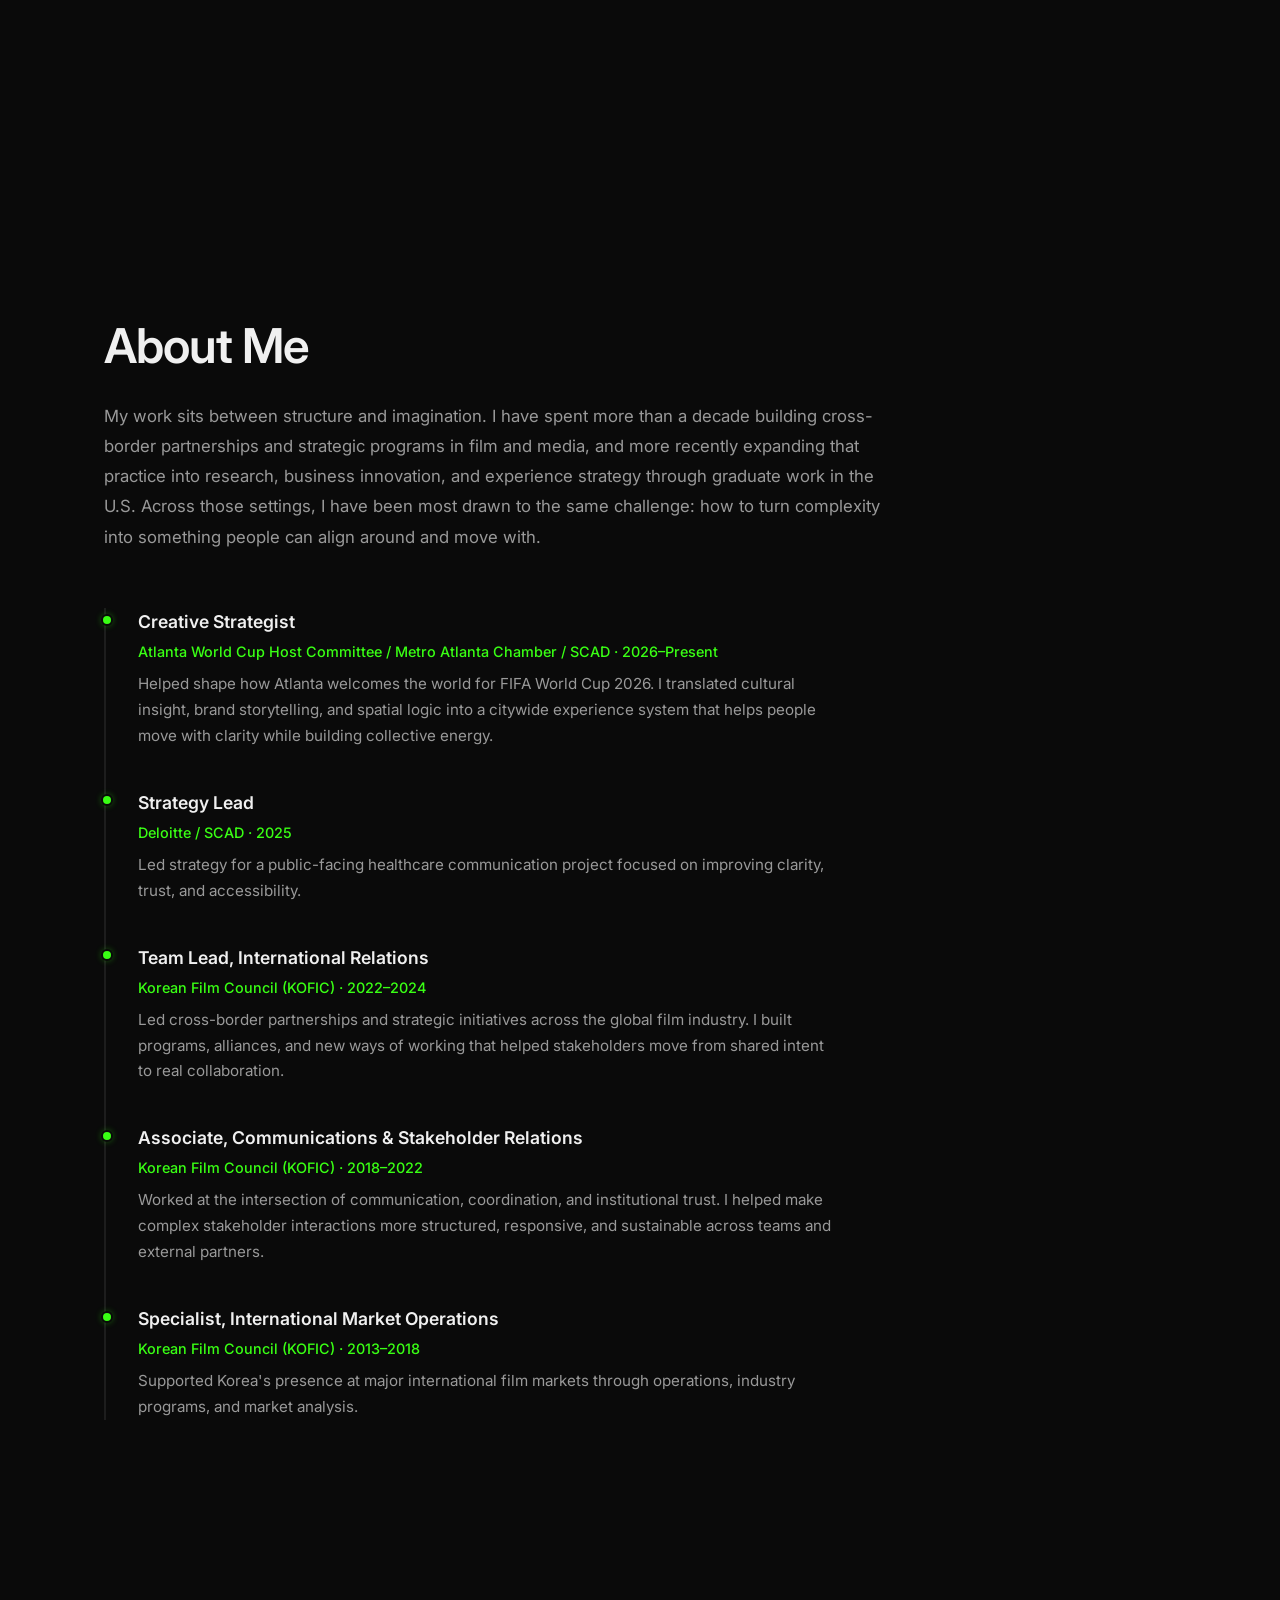
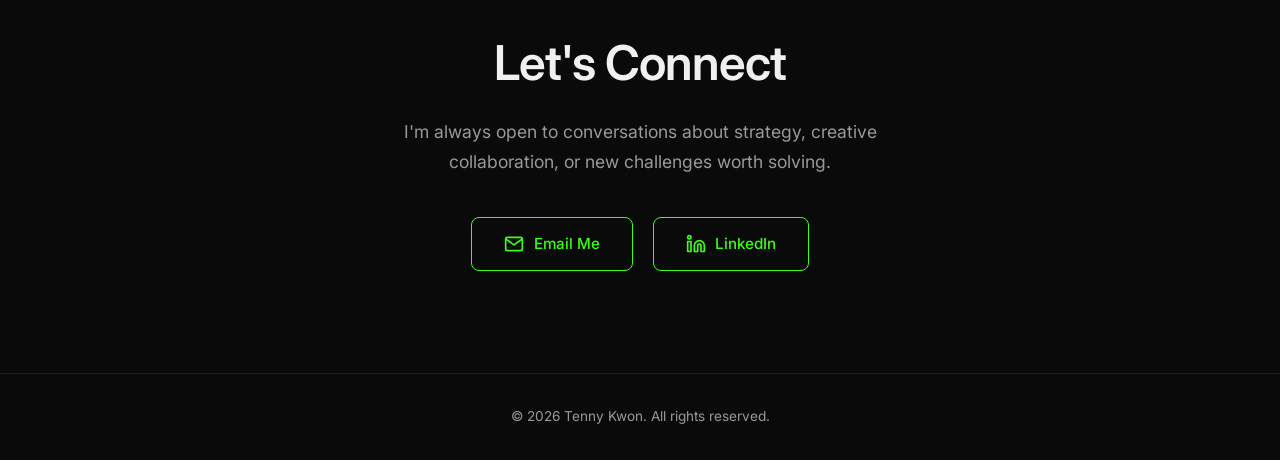
==== commit ea52af05: "Scatter network lines asymmetrically + update to newprofile.png - Redesign 7 dot positions: clustere" ====
--- a/index.html
+++ b/index.html
@@ -62,27 +62,32 @@
         <div class="hero__network">
           <!-- SVG network lines (behind everything) -->
           <svg class="hero__network-lines" viewBox="0 0 800 700" preserveAspectRatio="xMidYMid meet" aria-hidden="true">
-            <!-- Outer constellation -->
-            <line x1="270" y1="80" x2="530" y2="40" stroke="currentColor" stroke-width="1" opacity="0.3"/>
-            <line x1="530" y1="40" x2="680" y2="130" stroke="currentColor" stroke-width="1" opacity="0.25"/>
-            <line x1="680" y1="130" x2="700" y2="380" stroke="currentColor" stroke-width="1" opacity="0.2"/>
-            <line x1="700" y1="380" x2="620" y2="560" stroke="currentColor" stroke-width="1" opacity="0.25"/>
-            <line x1="620" y1="560" x2="350" y2="620" stroke="currentColor" stroke-width="1" opacity="0.3"/>
-            <line x1="350" y1="620" x2="150" y2="500" stroke="currentColor" stroke-width="1" opacity="0.2"/>
-            <line x1="150" y1="500" x2="140" y2="340" stroke="currentColor" stroke-width="1" opacity="0.25"/>
-            <line x1="140" y1="340" x2="270" y2="80" stroke="currentColor" stroke-width="1" opacity="0.25"/>
-            <!-- Cross lines -->
-            <line x1="270" y1="80" x2="700" y2="380" stroke="currentColor" stroke-width="1" opacity="0.1"/>
-            <line x1="530" y1="40" x2="350" y2="620" stroke="currentColor" stroke-width="1" opacity="0.08"/>
-            <line x1="140" y1="340" x2="620" y2="560" stroke="currentColor" stroke-width="1" opacity="0.1"/>
-            <line x1="150" y1="500" x2="680" y2="130" stroke="currentColor" stroke-width="1" opacity="0.08"/>
-            <line x1="270" y1="80" x2="620" y2="560" stroke="currentColor" stroke-width="1" opacity="0.06"/>
-            <line x1="530" y1="40" x2="150" y2="500" stroke="currentColor" stroke-width="1" opacity="0.06"/>
-            <line x1="140" y1="340" x2="700" y2="380" stroke="currentColor" stroke-width="1" opacity="0.08"/>
+            <!-- Dense asymmetric web — 15 crossing lines -->
+            <!-- From dot 1 (180,60) -->
+            <line x1="180" y1="60" x2="420" y2="50" stroke="currentColor" stroke-width="1" opacity="0.28"/>
+            <line x1="180" y1="60" x2="80" y2="330" stroke="currentColor" stroke-width="1" opacity="0.22"/>
+            <line x1="180" y1="60" x2="740" y2="300" stroke="currentColor" stroke-width="1" opacity="0.12"/>
+            <line x1="180" y1="60" x2="620" y2="430" stroke="currentColor" stroke-width="1" opacity="0.1"/>
+            <!-- From dot 2 (420,50) -->
+            <line x1="420" y1="50" x2="740" y2="300" stroke="currentColor" stroke-width="1" opacity="0.25"/>
+            <line x1="420" y1="50" x2="620" y2="430" stroke="currentColor" stroke-width="1" opacity="0.15"/>
+            <line x1="420" y1="50" x2="80" y2="330" stroke="currentColor" stroke-width="1" opacity="0.1"/>
+            <!-- From dot 3 (80,330) -->
+            <line x1="80" y1="330" x2="200" y2="480" stroke="currentColor" stroke-width="1" opacity="0.3"/>
+            <line x1="80" y1="330" x2="620" y2="430" stroke="currentColor" stroke-width="1" opacity="0.15"/>
+            <line x1="80" y1="330" x2="380" y2="600" stroke="currentColor" stroke-width="1" opacity="0.12"/>
+            <!-- From dot 4 (200,480) -->
+            <line x1="200" y1="480" x2="380" y2="600" stroke="currentColor" stroke-width="1" opacity="0.28"/>
+            <line x1="200" y1="480" x2="620" y2="430" stroke="currentColor" stroke-width="1" opacity="0.18"/>
+            <line x1="200" y1="480" x2="740" y2="300" stroke="currentColor" stroke-width="1" opacity="0.1"/>
+            <!-- From dot 5 (740,300) to dot 6 (620,430) -->
+            <line x1="740" y1="300" x2="620" y2="430" stroke="currentColor" stroke-width="1" opacity="0.25"/>
+            <!-- From dot 6 (620,430) to dot 7 (380,600) -->
+            <line x1="620" y1="430" x2="380" y2="600" stroke="currentColor" stroke-width="1" opacity="0.2"/>
           </svg>
 
           <!-- Photo -->
-          <img src="assets/images/profile.jpg.png" alt="Tenny Kwon" class="hero__photo-img">
+          <img src="assets/images/newprofile.png" alt="Tenny Kwon" class="hero__photo-img">
 
           <!-- Dot 1: top-center-left (decorative) -->
           <div class="hero__node hero__node--1">
--- a/styles/main.css
+++ b/styles/main.css
@@ -350,14 +350,14 @@
   50% { box-shadow: 0 0 12px rgba(var(--accent-rgb), 0.8); }
 }
 
-/* Node positions — matching SVG line endpoints (as % of 800x700) */
-.hero__node--1 { top: 11.4%; left: 33.75%; }  /* 270,80 — decorative */
-.hero__node--2 { top: 5.7%;  left: 66.25%; }  /* 530,40 — decorative */
-.hero__node--3 { top: 48.6%; left: 17.5%;  }  /* 140,340 — Skills/Core */
-.hero__node--4 { top: 71.4%; left: 18.75%; }  /* 150,500 — Education */
-.hero__node--5 { top: 54.3%; left: 87.5%;  }  /* 700,380 — Languages */
-.hero__node--6 { top: 80%;   left: 77.5%;  }  /* 620,560 — decorative */
-.hero__node--7 { top: 88.6%; left: 43.75%; }  /* 350,620 — Tools */
+/* Node positions — asymmetric scattered layout (800x700 viewBox) */
+.hero__node--1 { top: 8.6%;  left: 22.5%;  }  /* (180,60) — decorative, top-left */
+.hero__node--2 { top: 7.1%;  left: 52.5%;  }  /* (420,50) — decorative, top-center */
+.hero__node--3 { top: 47.1%; left: 10%;    }  /* (80,330) — Core/Skills, left-center */
+.hero__node--4 { top: 68.6%; left: 25%;    }  /* (200,480) — Education, lower-left cluster */
+.hero__node--5 { top: 42.9%; left: 92.5%;  }  /* (740,300) — Languages, far-right */
+.hero__node--6 { top: 61.4%; left: 77.5%;  }  /* (620,430) — decorative, right-center */
+.hero__node--7 { top: 85.7%; left: 47.5%;  }  /* (380,600) — Tools, bottom-center */
 
 /* Node content (categories below dots) */
 .hero__node-content {
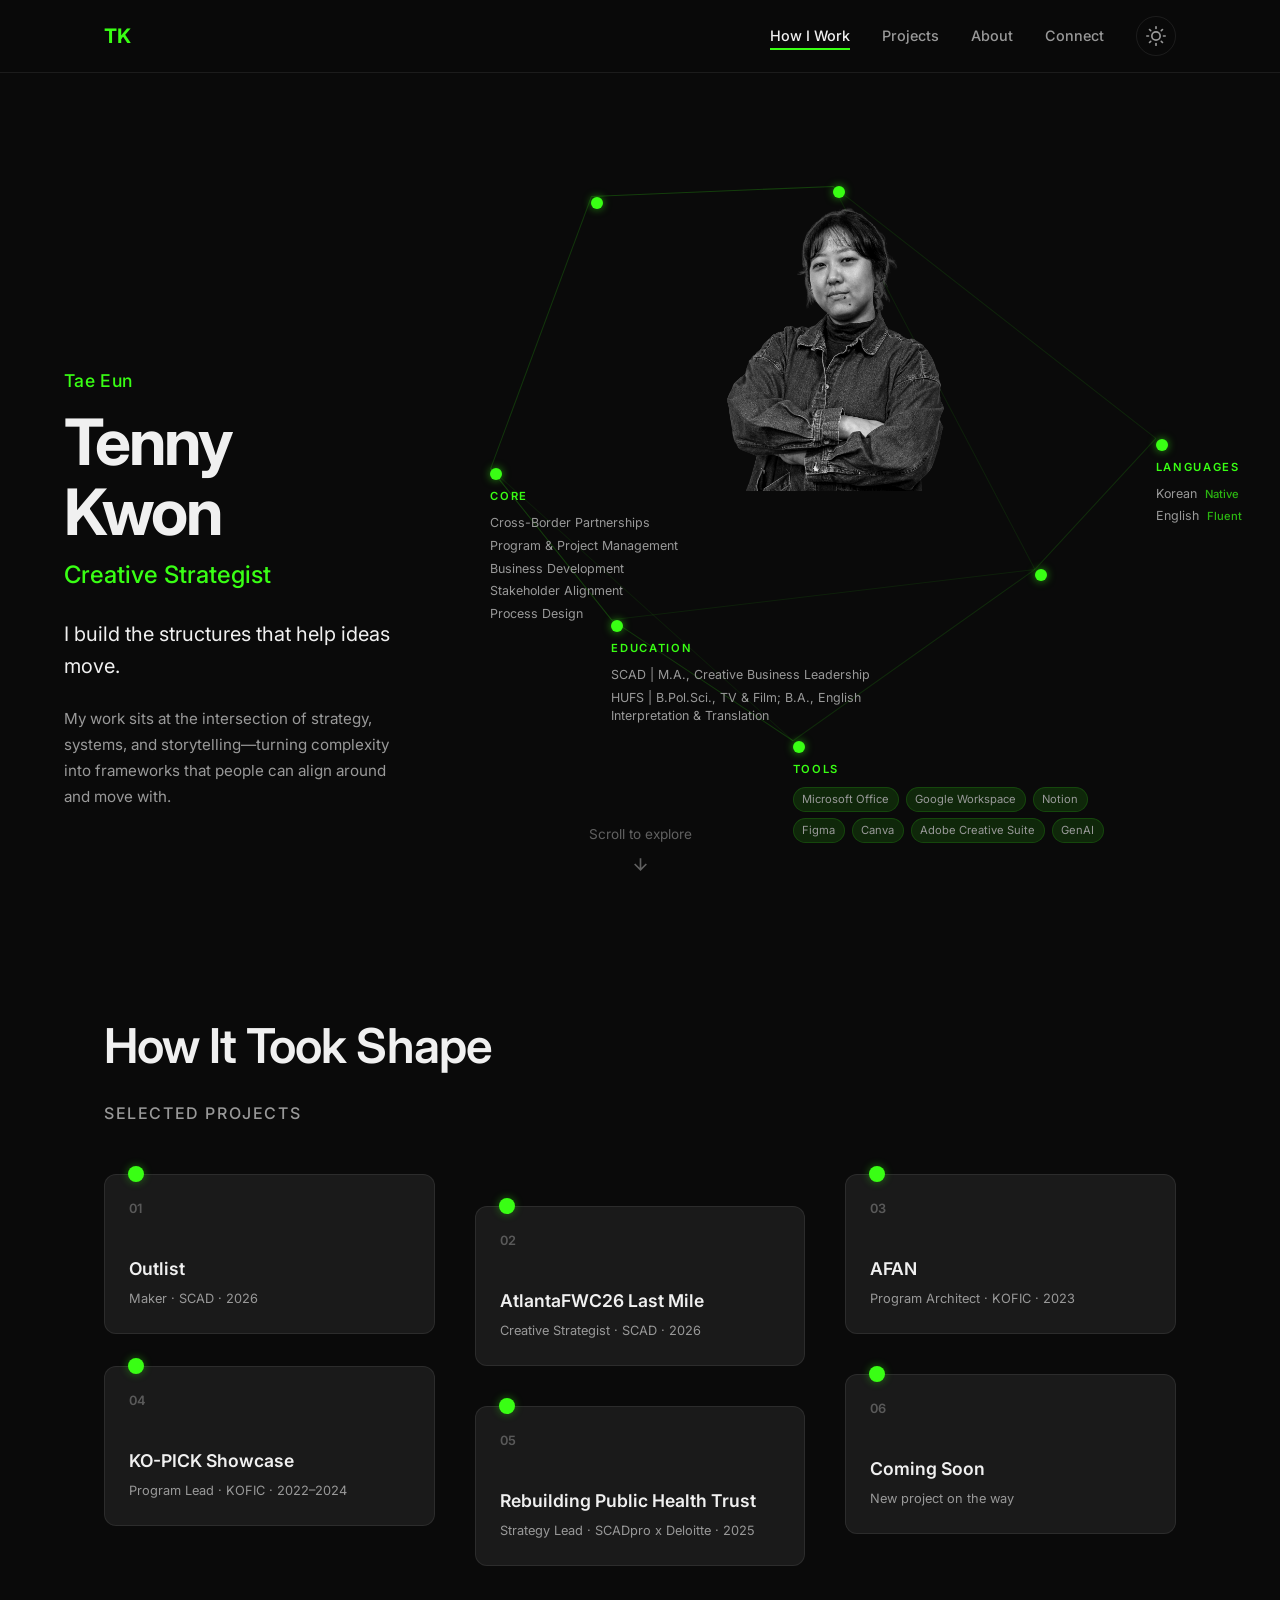
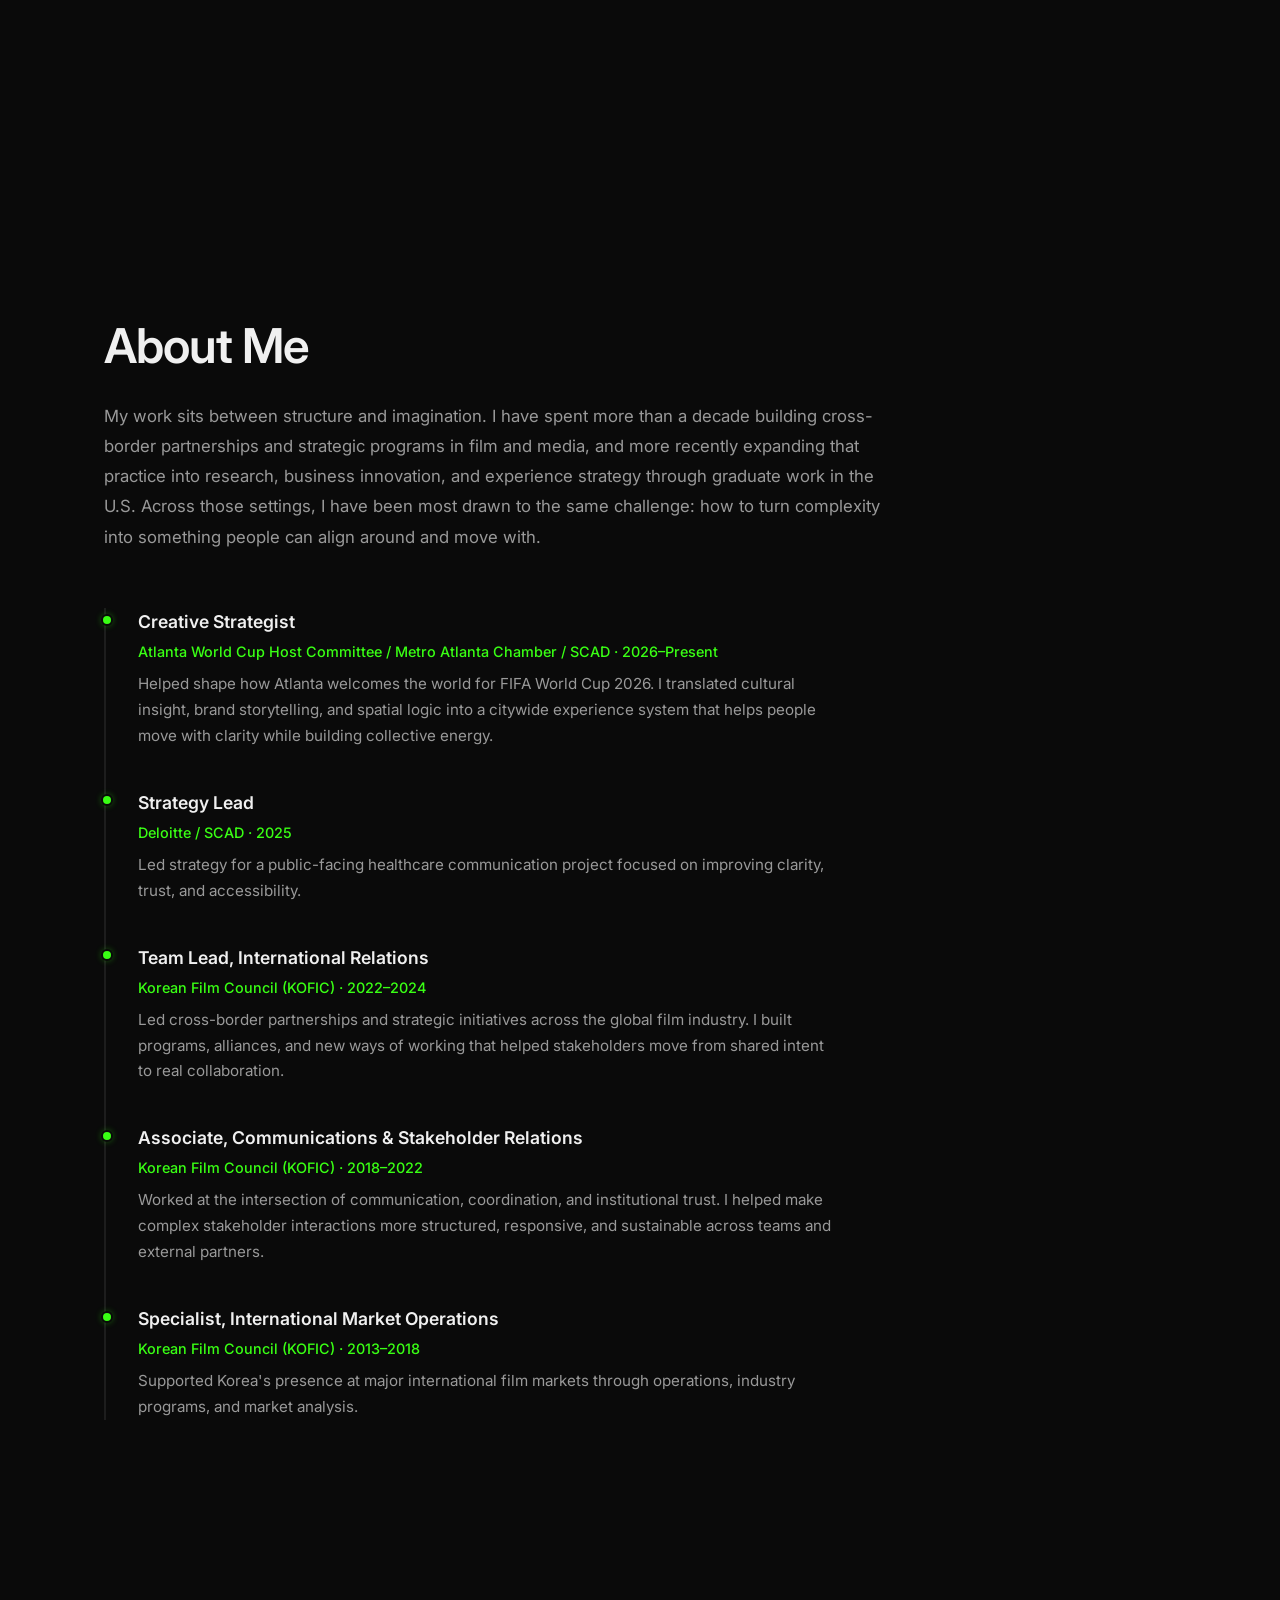
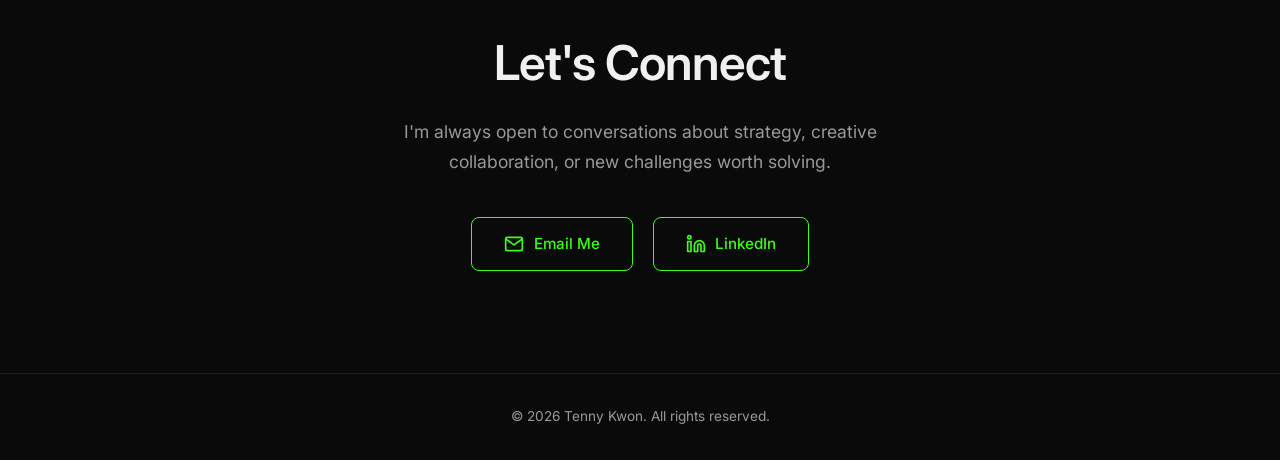
==== commit 0bebddea: "Remove outer diagonal network lines and adjust opacity for depth - Remove 5 long diagonal lines span" ====
--- a/index.html
+++ b/index.html
@@ -62,28 +62,26 @@
         <div class="hero__network">
           <!-- SVG network lines (behind everything) -->
           <svg class="hero__network-lines" viewBox="0 0 800 700" preserveAspectRatio="xMidYMid meet" aria-hidden="true">
-            <!-- Dense asymmetric web — 15 crossing lines -->
-            <!-- From dot 1 (180,60) -->
-            <line x1="180" y1="60" x2="420" y2="50" stroke="currentColor" stroke-width="1" opacity="0.28"/>
-            <line x1="180" y1="60" x2="80" y2="330" stroke="currentColor" stroke-width="1" opacity="0.22"/>
-            <line x1="180" y1="60" x2="740" y2="300" stroke="currentColor" stroke-width="1" opacity="0.12"/>
-            <line x1="180" y1="60" x2="620" y2="430" stroke="currentColor" stroke-width="1" opacity="0.1"/>
-            <!-- From dot 2 (420,50) -->
-            <line x1="420" y1="50" x2="740" y2="300" stroke="currentColor" stroke-width="1" opacity="0.25"/>
-            <line x1="420" y1="50" x2="620" y2="430" stroke="currentColor" stroke-width="1" opacity="0.15"/>
-            <line x1="420" y1="50" x2="80" y2="330" stroke="currentColor" stroke-width="1" opacity="0.1"/>
-            <!-- From dot 3 (80,330) -->
+            <!-- 1→2 top horizontal -->
+            <line x1="180" y1="60" x2="420" y2="50" stroke="currentColor" stroke-width="1" opacity="0.3"/>
+            <!-- 1→3 left side -->
+            <line x1="180" y1="60" x2="80" y2="330" stroke="currentColor" stroke-width="1" opacity="0.25"/>
+            <!-- 2→5 top-right diagonal -->
+            <line x1="420" y1="50" x2="740" y2="300" stroke="currentColor" stroke-width="1" opacity="0.15"/>
+            <!-- 2→6 center diagonal -->
+            <line x1="420" y1="50" x2="620" y2="430" stroke="currentColor" stroke-width="1" opacity="0.12"/>
+            <!-- 3→4 left cluster -->
             <line x1="80" y1="330" x2="200" y2="480" stroke="currentColor" stroke-width="1" opacity="0.3"/>
-            <line x1="80" y1="330" x2="620" y2="430" stroke="currentColor" stroke-width="1" opacity="0.15"/>
-            <line x1="80" y1="330" x2="380" y2="600" stroke="currentColor" stroke-width="1" opacity="0.12"/>
-            <!-- From dot 4 (200,480) -->
-            <line x1="200" y1="480" x2="380" y2="600" stroke="currentColor" stroke-width="1" opacity="0.28"/>
-            <line x1="200" y1="480" x2="620" y2="430" stroke="currentColor" stroke-width="1" opacity="0.18"/>
-            <line x1="200" y1="480" x2="740" y2="300" stroke="currentColor" stroke-width="1" opacity="0.1"/>
-            <!-- From dot 5 (740,300) to dot 6 (620,430) -->
-            <line x1="740" y1="300" x2="620" y2="430" stroke="currentColor" stroke-width="1" opacity="0.25"/>
-            <!-- From dot 6 (620,430) to dot 7 (380,600) -->
-            <line x1="620" y1="430" x2="380" y2="600" stroke="currentColor" stroke-width="1" opacity="0.2"/>
+            <!-- 3→7 left to bottom -->
+            <line x1="80" y1="330" x2="380" y2="600" stroke="currentColor" stroke-width="1" opacity="0.1"/>
+            <!-- 4→7 bottom-left -->
+            <line x1="200" y1="480" x2="380" y2="600" stroke="currentColor" stroke-width="1" opacity="0.25"/>
+            <!-- 4→6 center cross -->
+            <line x1="200" y1="480" x2="620" y2="430" stroke="currentColor" stroke-width="1" opacity="0.12"/>
+            <!-- 5→6 right cluster -->
+            <line x1="740" y1="300" x2="620" y2="430" stroke="currentColor" stroke-width="1" opacity="0.2"/>
+            <!-- 6→7 bottom-right -->
+            <line x1="620" y1="430" x2="380" y2="600" stroke="currentColor" stroke-width="1" opacity="0.18"/>
           </svg>
 
           <!-- Photo -->
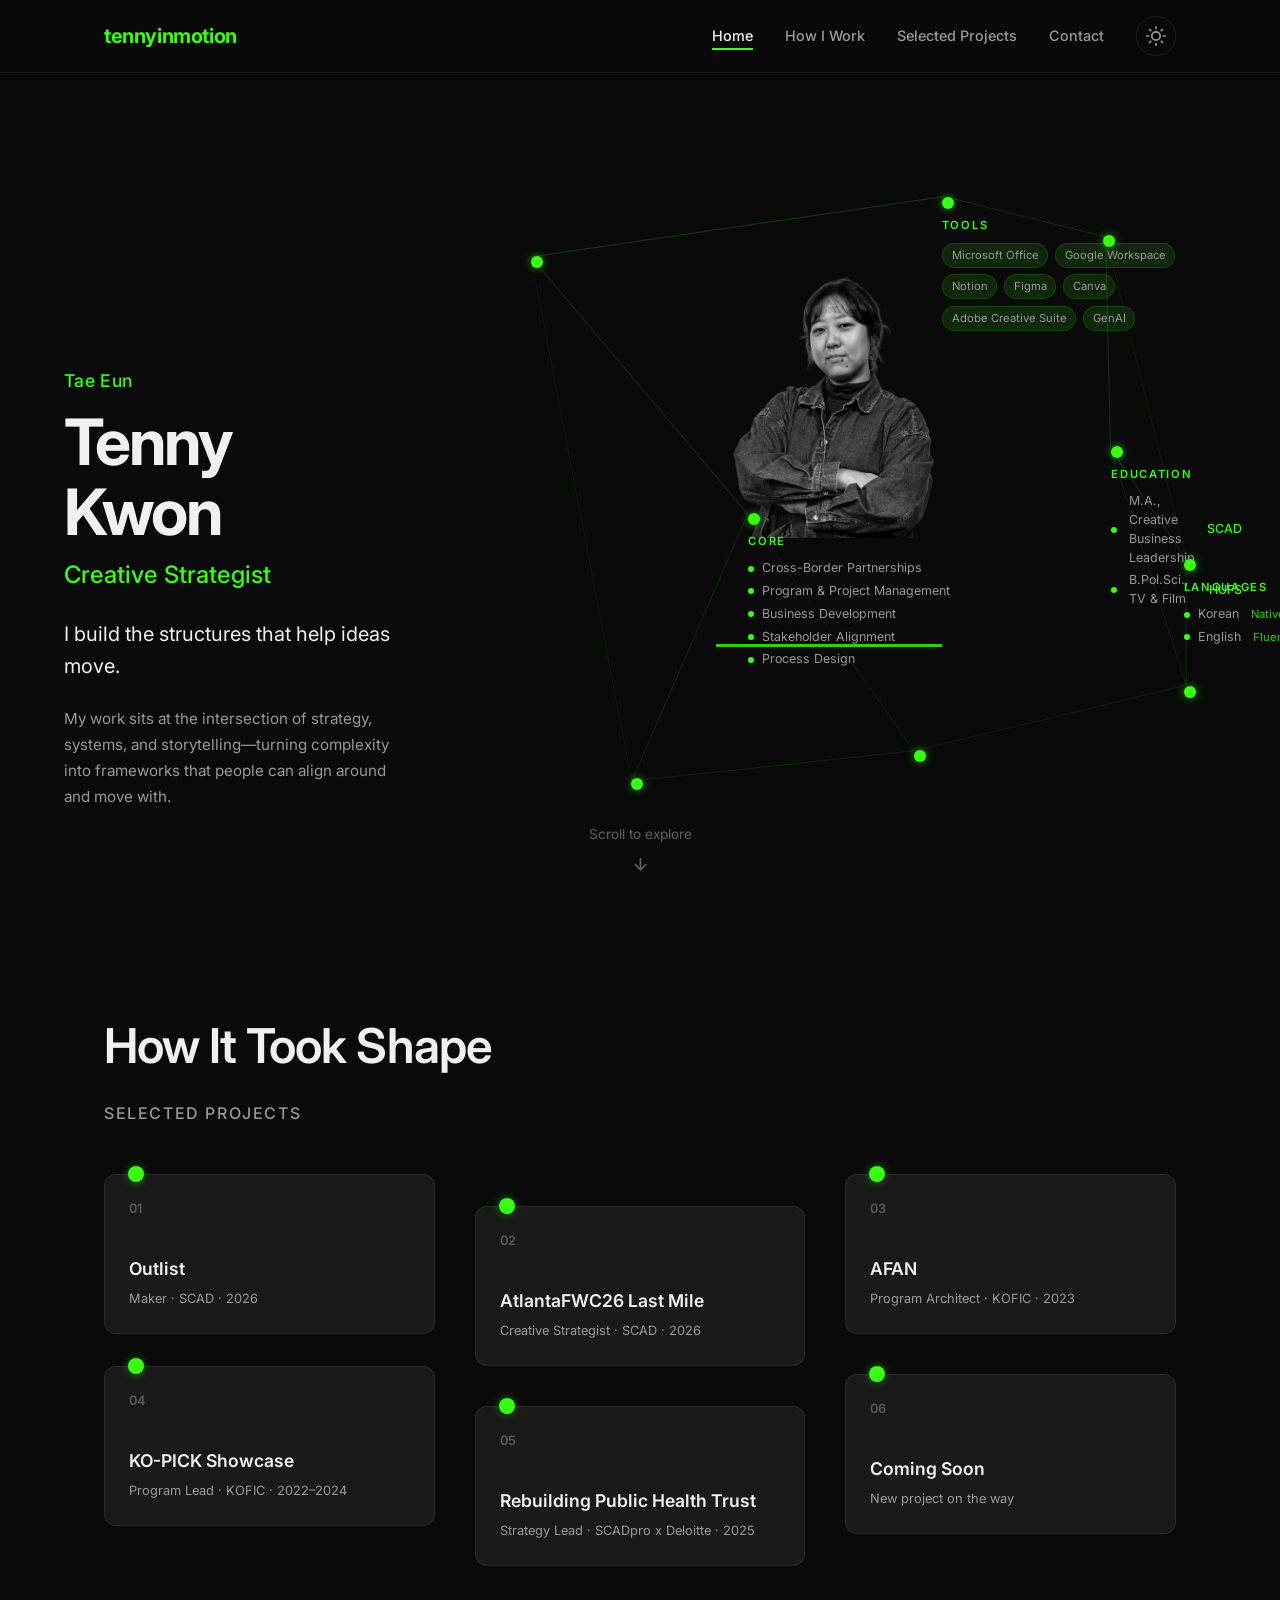
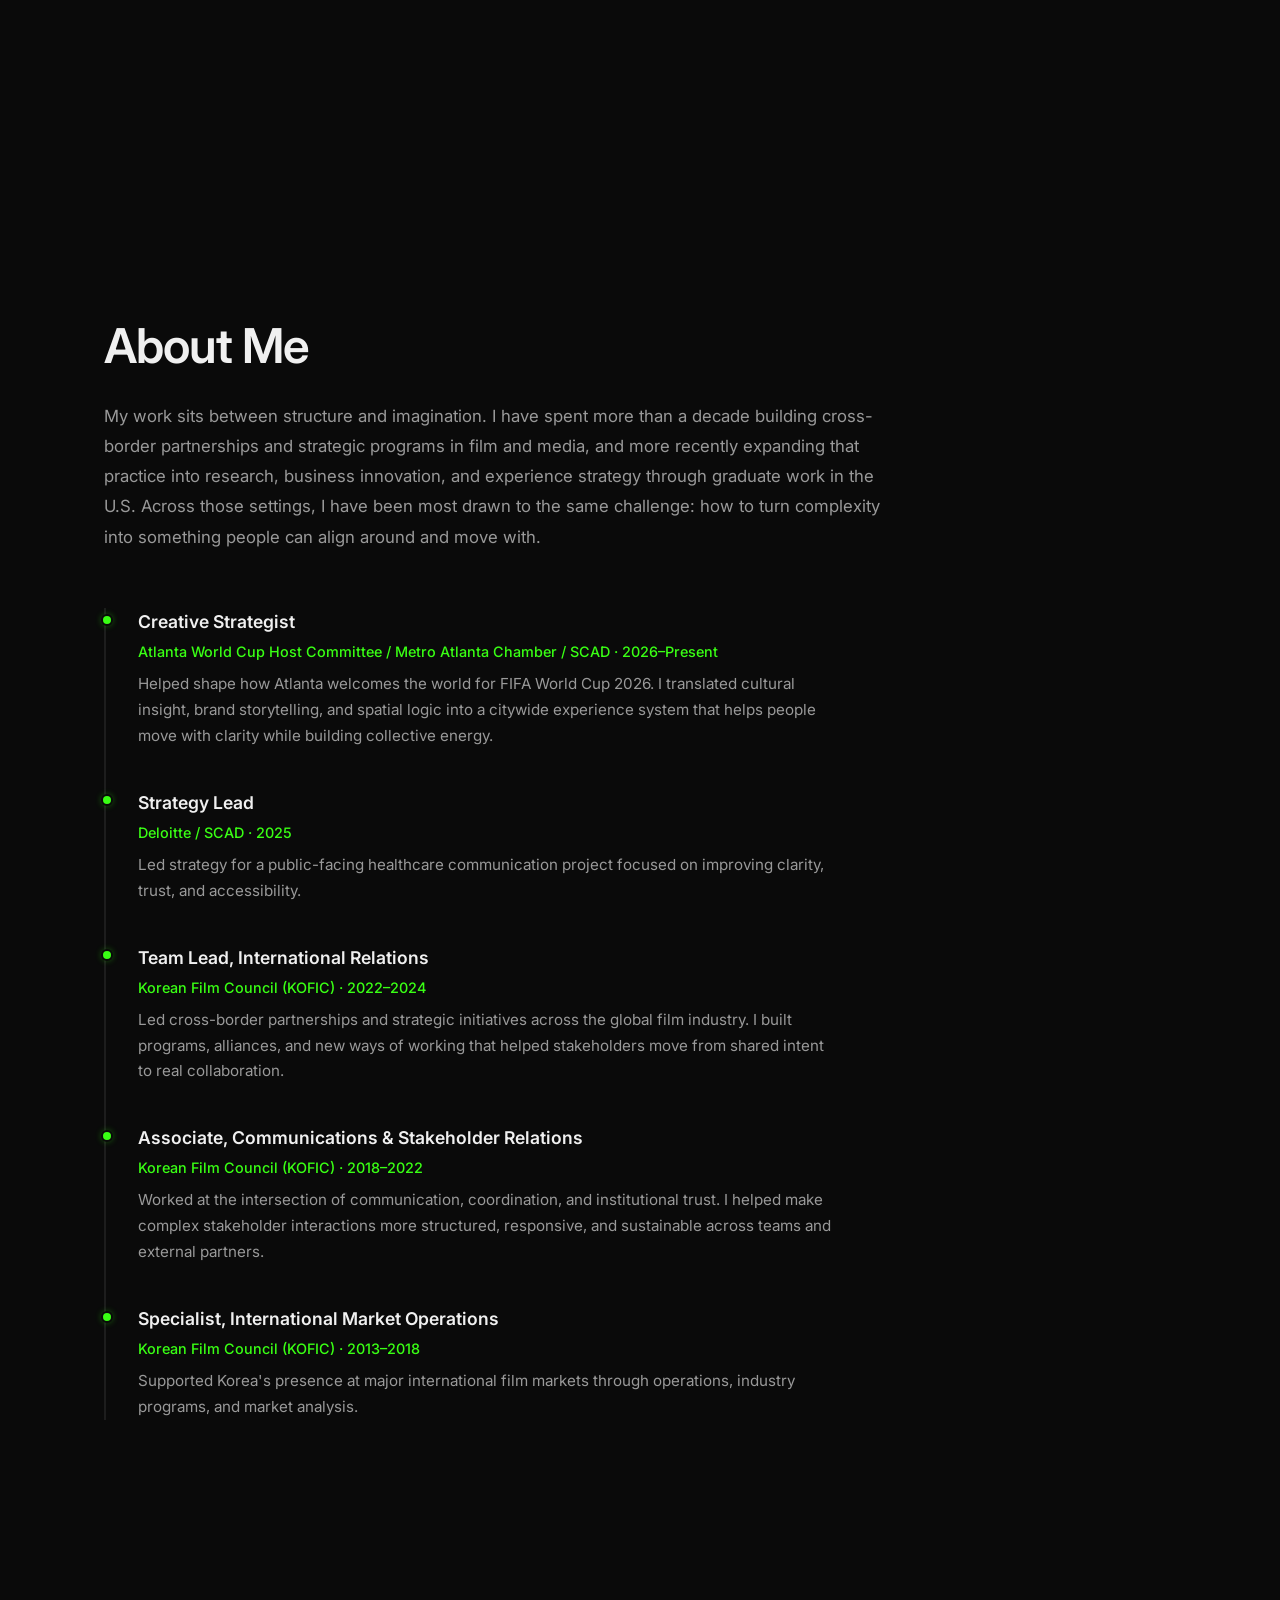
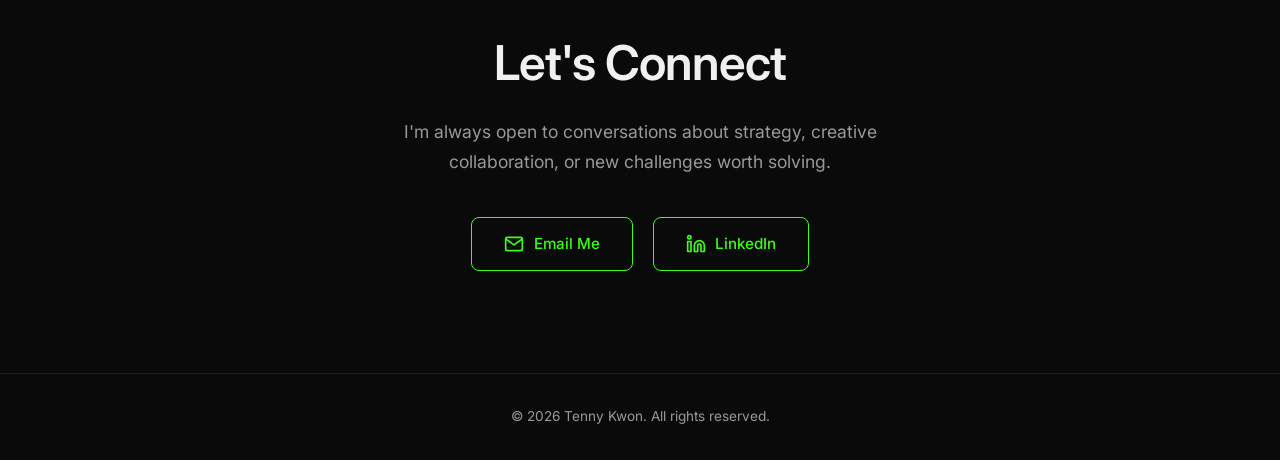
==== commit c29b4618: "Implement nav and hero section from Figma design - Nav: logo "TK" → "tennyinmotion", updated link la" ====
--- a/index.html
+++ b/index.html
@@ -18,7 +18,7 @@
   <!-- Navigation -->
   <nav class="nav" id="nav">
     <div class="nav__container">
-      <a href="#hero" class="nav__logo">TK</a>
+      <a href="#hero" class="nav__logo">tennyinmotion</a>
       <button class="nav__hamburger" aria-label="Toggle menu" aria-expanded="false">
         <span></span>
         <span></span>
@@ -26,10 +26,10 @@
       </button>
       <div class="nav__menu">
         <ul class="nav__links">
+          <li><a href="#hero">Home</a></li>
           <li><a href="#hero">How I Work</a></li>
-          <li><a href="#projects">Projects</a></li>
-          <li><a href="#about">About</a></li>
-          <li><a href="#connect">Connect</a></li>
+          <li><a href="#projects">Selected Projects</a></li>
+          <li><a href="#connect">Contact</a></li>
         </ul>
         <button class="nav__theme-toggle" aria-label="Toggle dark/light mode">
           <svg class="icon-sun" xmlns="http://www.w3.org/2000/svg" width="20" height="20" viewBox="0 0 24 24" fill="none" stroke="currentColor" stroke-width="2" stroke-linecap="round" stroke-linejoin="round"><circle cx="12" cy="12" r="5"/><line x1="12" y1="1" x2="12" y2="3"/><line x1="12" y1="21" x2="12" y2="23"/><line x1="4.22" y1="4.22" x2="5.64" y2="5.64"/><line x1="18.36" y1="18.36" x2="19.78" y2="19.78"/><line x1="1" y1="12" x2="3" y2="12"/><line x1="21" y1="12" x2="23" y2="12"/><line x1="4.22" y1="19.78" x2="5.64" y2="18.36"/><line x1="18.36" y1="5.64" x2="19.78" y2="4.22"/></svg>
@@ -62,87 +62,47 @@
         <div class="hero__network">
           <!-- SVG network lines (behind everything) -->
           <svg class="hero__network-lines" viewBox="0 0 800 700" preserveAspectRatio="xMidYMid meet" aria-hidden="true">
-            <!-- 1→2 top horizontal -->
-            <line x1="180" y1="60" x2="420" y2="50" stroke="currentColor" stroke-width="1" opacity="0.3"/>
-            <!-- 1→3 left side -->
-            <line x1="180" y1="60" x2="80" y2="330" stroke="currentColor" stroke-width="1" opacity="0.25"/>
-            <!-- 2→5 top-right diagonal -->
-            <line x1="420" y1="50" x2="740" y2="300" stroke="currentColor" stroke-width="1" opacity="0.15"/>
-            <!-- 2→6 center diagonal -->
-            <line x1="420" y1="50" x2="620" y2="430" stroke="currentColor" stroke-width="1" opacity="0.12"/>
-            <!-- 3→4 left cluster -->
-            <line x1="80" y1="330" x2="200" y2="480" stroke="currentColor" stroke-width="1" opacity="0.3"/>
-            <!-- 3→7 left to bottom -->
-            <line x1="80" y1="330" x2="380" y2="600" stroke="currentColor" stroke-width="1" opacity="0.1"/>
-            <!-- 4→7 bottom-left -->
-            <line x1="200" y1="480" x2="380" y2="600" stroke="currentColor" stroke-width="1" opacity="0.25"/>
-            <!-- 4→6 center cross -->
-            <line x1="200" y1="480" x2="620" y2="430" stroke="currentColor" stroke-width="1" opacity="0.12"/>
-            <!-- 5→6 right cluster -->
-            <line x1="740" y1="300" x2="620" y2="430" stroke="currentColor" stroke-width="1" opacity="0.2"/>
-            <!-- 6→7 bottom-right -->
-            <line x1="620" y1="430" x2="380" y2="600" stroke="currentColor" stroke-width="1" opacity="0.18"/>
+            <!-- 1→2 top-left to tools -->
+            <line x1="120" y1="120" x2="530" y2="60" stroke="currentColor" stroke-width="1" opacity="0.28"/>
+            <!-- 1→4 top-left to core -->
+            <line x1="120" y1="120" x2="335" y2="375" stroke="currentColor" stroke-width="1" opacity="0.22"/>
+            <!-- 2→3 tools to top-right -->
+            <line x1="530" y1="60" x2="690" y2="100" stroke="currentColor" stroke-width="1" opacity="0.2"/>
+            <!-- 3→5 top-right to education -->
+            <line x1="690" y1="100" x2="695" y2="310" stroke="currentColor" stroke-width="1" opacity="0.25"/>
+            <!-- 3→6 top-right to languages -->
+            <line x1="690" y1="100" x2="770" y2="420" stroke="currentColor" stroke-width="1" opacity="0.12"/>
+            <!-- 4→7 core to bottom-left -->
+            <line x1="335" y1="375" x2="220" y2="640" stroke="currentColor" stroke-width="1" opacity="0.18"/>
+            <!-- 4→8 core to bottom-center -->
+            <line x1="335" y1="375" x2="500" y2="610" stroke="currentColor" stroke-width="1" opacity="0.12"/>
+            <!-- 5→6 education to languages -->
+            <line x1="695" y1="310" x2="770" y2="420" stroke="currentColor" stroke-width="1" opacity="0.22"/>
+            <!-- 5→9 education to bottom-right -->
+            <line x1="695" y1="310" x2="770" y2="545" stroke="currentColor" stroke-width="1" opacity="0.15"/>
+            <!-- 6→9 languages to bottom-right -->
+            <line x1="770" y1="420" x2="770" y2="545" stroke="currentColor" stroke-width="1" opacity="0.18"/>
+            <!-- 7→8 bottom-left to bottom-center -->
+            <line x1="220" y1="640" x2="500" y2="610" stroke="currentColor" stroke-width="1" opacity="0.15"/>
+            <!-- 1→7 top-left to bottom-left (long diagonal) -->
+            <line x1="120" y1="120" x2="220" y2="640" stroke="currentColor" stroke-width="1" opacity="0.1"/>
+            <!-- 8→9 bottom-center to bottom-right -->
+            <line x1="500" y1="610" x2="770" y2="545" stroke="currentColor" stroke-width="1" opacity="0.12"/>
           </svg>
 
           <!-- Photo -->
           <img src="assets/images/newprofile.png" alt="Tenny Kwon" class="hero__photo-img">
 
-          <!-- Dot 1: top-center-left (decorative) -->
+          <!-- Green bar below photo -->
+          <div class="hero__photo-bar"></div>
+
+          <!-- Dot 1: top-left (decorative) -->
           <div class="hero__node hero__node--1">
             <span class="hero__node-dot"></span>
           </div>
 
-          <!-- Dot 2: top-right (decorative) -->
+          <!-- Dot 2: top-center — TOOLS -->
           <div class="hero__node hero__node--2">
-            <span class="hero__node-dot"></span>
-          </div>
-
-          <!-- Dot 3: left mid — CORE (Skills) -->
-          <div class="hero__node hero__node--3">
-            <span class="hero__node-dot"></span>
-            <div class="hero__node-content">
-              <h3 class="hero__category-heading">Core</h3>
-              <ul class="hero__category-list">
-                <li data-skill="crossborder">Cross-Border Partnerships</li>
-                <li data-skill="program">Program &amp; Project Management</li>
-                <li data-skill="bizdev">Business Development</li>
-                <li data-skill="alignment">Stakeholder Alignment</li>
-                <li data-skill="process">Process Design</li>
-              </ul>
-            </div>
-          </div>
-
-          <!-- Dot 4: center-left — EDUCATION -->
-          <div class="hero__node hero__node--4">
-            <span class="hero__node-dot"></span>
-            <div class="hero__node-content">
-              <h3 class="hero__category-heading">Education</h3>
-              <ul class="hero__category-list">
-                <li>SCAD | M.A., Creative Business Leadership</li>
-                <li>HUFS | B.Pol.Sci., TV &amp; Film; B.A., English Interpretation &amp; Translation</li>
-              </ul>
-            </div>
-          </div>
-
-          <!-- Dot 5: right edge — LANGUAGES -->
-          <div class="hero__node hero__node--5">
-            <span class="hero__node-dot"></span>
-            <div class="hero__node-content">
-              <h3 class="hero__category-heading">Languages</h3>
-              <ul class="hero__category-list">
-                <li>Korean <span class="hero__skill-level">Native</span></li>
-                <li>English <span class="hero__skill-level">Fluent</span></li>
-              </ul>
-            </div>
-          </div>
-
-          <!-- Dot 6: bottom-right (decorative) -->
-          <div class="hero__node hero__node--6">
-            <span class="hero__node-dot"></span>
-          </div>
-
-          <!-- Dot 7: bottom-left — TOOLS -->
-          <div class="hero__node hero__node--7">
             <span class="hero__node-dot"></span>
             <div class="hero__node-content">
               <h3 class="hero__category-heading">Tools</h3>
@@ -157,6 +117,65 @@
               </ul>
             </div>
           </div>
+
+          <!-- Dot 3: top-right (decorative) -->
+          <div class="hero__node hero__node--3">
+            <span class="hero__node-dot"></span>
+          </div>
+
+          <!-- Dot 4: left-center — CORE (Skills) -->
+          <div class="hero__node hero__node--4">
+            <span class="hero__node-dot"></span>
+            <div class="hero__node-content">
+              <h3 class="hero__category-heading">Core</h3>
+              <ul class="hero__category-list hero__category-list--bulleted">
+                <li data-skill="crossborder">Cross-Border Partnerships</li>
+                <li data-skill="program">Program &amp; Project Management</li>
+                <li data-skill="bizdev">Business Development</li>
+                <li data-skill="alignment">Stakeholder Alignment</li>
+                <li data-skill="process">Process Design</li>
+              </ul>
+            </div>
+          </div>
+
+          <!-- Dot 5: right — EDUCATION -->
+          <div class="hero__node hero__node--5">
+            <span class="hero__node-dot"></span>
+            <div class="hero__node-content">
+              <h3 class="hero__category-heading">Education</h3>
+              <ul class="hero__category-list hero__category-list--education">
+                <li><span class="hero__edu-degree">M.A., Creative Business Leadership</span><span class="hero__edu-school">SCAD</span></li>
+                <li><span class="hero__edu-degree">B.Pol.Sci., TV &amp; Film</span><span class="hero__edu-school">HUFS</span></li>
+              </ul>
+            </div>
+          </div>
+
+          <!-- Dot 6: far-right — LANGUAGES -->
+          <div class="hero__node hero__node--6">
+            <span class="hero__node-dot"></span>
+            <div class="hero__node-content">
+              <h3 class="hero__category-heading">Languages</h3>
+              <ul class="hero__category-list hero__category-list--bulleted">
+                <li>Korean <span class="hero__skill-level">Native</span></li>
+                <li>English <span class="hero__skill-level">Fluent</span></li>
+              </ul>
+            </div>
+          </div>
+
+          <!-- Dot 7: bottom-left (decorative) -->
+          <div class="hero__node hero__node--7">
+            <span class="hero__node-dot"></span>
+          </div>
+
+          <!-- Dot 8: bottom-center (decorative) -->
+          <div class="hero__node hero__node--8">
+            <span class="hero__node-dot"></span>
+          </div>
+
+          <!-- Dot 9: bottom-right (decorative) -->
+          <div class="hero__node hero__node--9">
+            <span class="hero__node-dot"></span>
+          </div>
         </div>
       </div>
 
--- a/styles/main.css
+++ b/styles/main.css
@@ -308,10 +308,10 @@
 /* Photo */
 .hero__photo-img {
   position: absolute;
-  top: 8%;
+  top: 18%;
   left: 50%;
   transform: translateX(-42%);
-  width: 38%;
+  width: 35%;
   height: auto;
   z-index: 1;
   filter: grayscale(100%) contrast(1.1);
@@ -320,6 +320,18 @@
 
 .hero__network:hover .hero__photo-img {
   filter: grayscale(0%) contrast(1);
+}
+
+/* Green bar below photo */
+.hero__photo-bar {
+  position: absolute;
+  top: 72%;
+  left: 38%;
+  width: 28%;
+  height: 3px;
+  background: var(--accent);
+  z-index: 2;
+  opacity: 0.8;
 }
 
 /* --- Node dots (all 7) --- */
@@ -338,26 +350,30 @@
   animation: skillPulse 3s ease-in-out infinite;
 }
 
-.hero__node--2 .hero__node-dot { animation-delay: 0.4s; }
-.hero__node--3 .hero__node-dot { animation-delay: 0.8s; }
-.hero__node--4 .hero__node-dot { animation-delay: 1.2s; }
-.hero__node--5 .hero__node-dot { animation-delay: 1.6s; }
-.hero__node--6 .hero__node-dot { animation-delay: 2.0s; }
-.hero__node--7 .hero__node-dot { animation-delay: 2.4s; }
+.hero__node--2 .hero__node-dot { animation-delay: 0.3s; }
+.hero__node--3 .hero__node-dot { animation-delay: 0.6s; }
+.hero__node--4 .hero__node-dot { animation-delay: 0.9s; }
+.hero__node--5 .hero__node-dot { animation-delay: 1.2s; }
+.hero__node--6 .hero__node-dot { animation-delay: 1.5s; }
+.hero__node--7 .hero__node-dot { animation-delay: 1.8s; }
+.hero__node--8 .hero__node-dot { animation-delay: 2.1s; }
+.hero__node--9 .hero__node-dot { animation-delay: 2.4s; }
 
 @keyframes skillPulse {
   0%, 100% { box-shadow: 0 0 6px rgba(var(--accent-rgb), 0.4); }
   50% { box-shadow: 0 0 12px rgba(var(--accent-rgb), 0.8); }
 }
 
-/* Node positions — asymmetric scattered layout (800x700 viewBox) */
-.hero__node--1 { top: 8.6%;  left: 22.5%;  }  /* (180,60) — decorative, top-left */
-.hero__node--2 { top: 7.1%;  left: 52.5%;  }  /* (420,50) — decorative, top-center */
-.hero__node--3 { top: 47.1%; left: 10%;    }  /* (80,330) — Core/Skills, left-center */
-.hero__node--4 { top: 68.6%; left: 25%;    }  /* (200,480) — Education, lower-left cluster */
-.hero__node--5 { top: 42.9%; left: 92.5%;  }  /* (740,300) — Languages, far-right */
-.hero__node--6 { top: 61.4%; left: 77.5%;  }  /* (620,430) — decorative, right-center */
-.hero__node--7 { top: 85.7%; left: 47.5%;  }  /* (380,600) — Tools, bottom-center */
+/* Node positions — matching Figma layout (800x700 viewBox) */
+.hero__node--1 { top: 17%;   left: 15%;    }  /* (120,120) — decorative, top-left */
+.hero__node--2 { top: 8.6%;  left: 66%;    }  /* (530,60)  — Tools, top-center */
+.hero__node--3 { top: 14%;   left: 86%;    }  /* (690,100) — decorative, top-right */
+.hero__node--4 { top: 53.5%; left: 42%;    }  /* (335,375) — Core, left-center */
+.hero__node--5 { top: 44%;   left: 87%;    }  /* (695,310) — Education, right */
+.hero__node--6 { top: 60%;   left: 96%;    }  /* (770,420) — Languages, far-right */
+.hero__node--7 { top: 91%;   left: 27.5%;  }  /* (220,640) — decorative, bottom-left */
+.hero__node--8 { top: 87%;   left: 62.5%;  }  /* (500,610) — decorative, bottom-center */
+.hero__node--9 { top: 78%;   left: 96%;    }  /* (770,545) — decorative, bottom-right */
 
 /* Node content (categories below dots) */
 .hero__node-content {
@@ -365,13 +381,13 @@
   white-space: nowrap;
 }
 
-.hero__node--4 .hero__node-content {
-  max-width: 260px;
+.hero__node--2 .hero__node-content {
+  max-width: 320px;
   white-space: normal;
 }
 
-.hero__node--7 .hero__node-content {
-  max-width: 320px;
+.hero__node--5 .hero__node-content {
+  max-width: 300px;
   white-space: normal;
 }
 
@@ -402,6 +418,50 @@
 
 .hero__category-list li:hover {
   color: var(--text-primary);
+}
+
+/* Bulleted lists (green dots) */
+.hero__category-list--bulleted li {
+  display: flex;
+  align-items: center;
+  gap: 0.5rem;
+}
+
+.hero__category-list--bulleted li::before {
+  content: '';
+  display: inline-block;
+  width: 6px;
+  height: 6px;
+  min-width: 6px;
+  border-radius: 50%;
+  background: var(--accent);
+}
+
+/* Education: degree + school name */
+.hero__category-list--education li {
+  display: flex;
+  align-items: center;
+  gap: 0.75rem;
+}
+
+.hero__category-list--education li::before {
+  content: '';
+  display: inline-block;
+  width: 6px;
+  height: 6px;
+  min-width: 6px;
+  border-radius: 50%;
+  background: var(--accent);
+}
+
+.hero__edu-degree {
+  color: var(--text-secondary);
+}
+
+.hero__edu-school {
+  color: var(--accent);
+  font-weight: 500;
+  font-size: 0.78rem;
 }
 
 /* Tools: inline tags */
@@ -875,8 +935,14 @@
   }
 
   .hero__node--1,
-  .hero__node--2,
-  .hero__node--6 {
+  .hero__node--3,
+  .hero__node--7,
+  .hero__node--8,
+  .hero__node--9 {
+    display: none;
+  }
+
+  .hero__photo-bar {
     display: none;
   }
 
